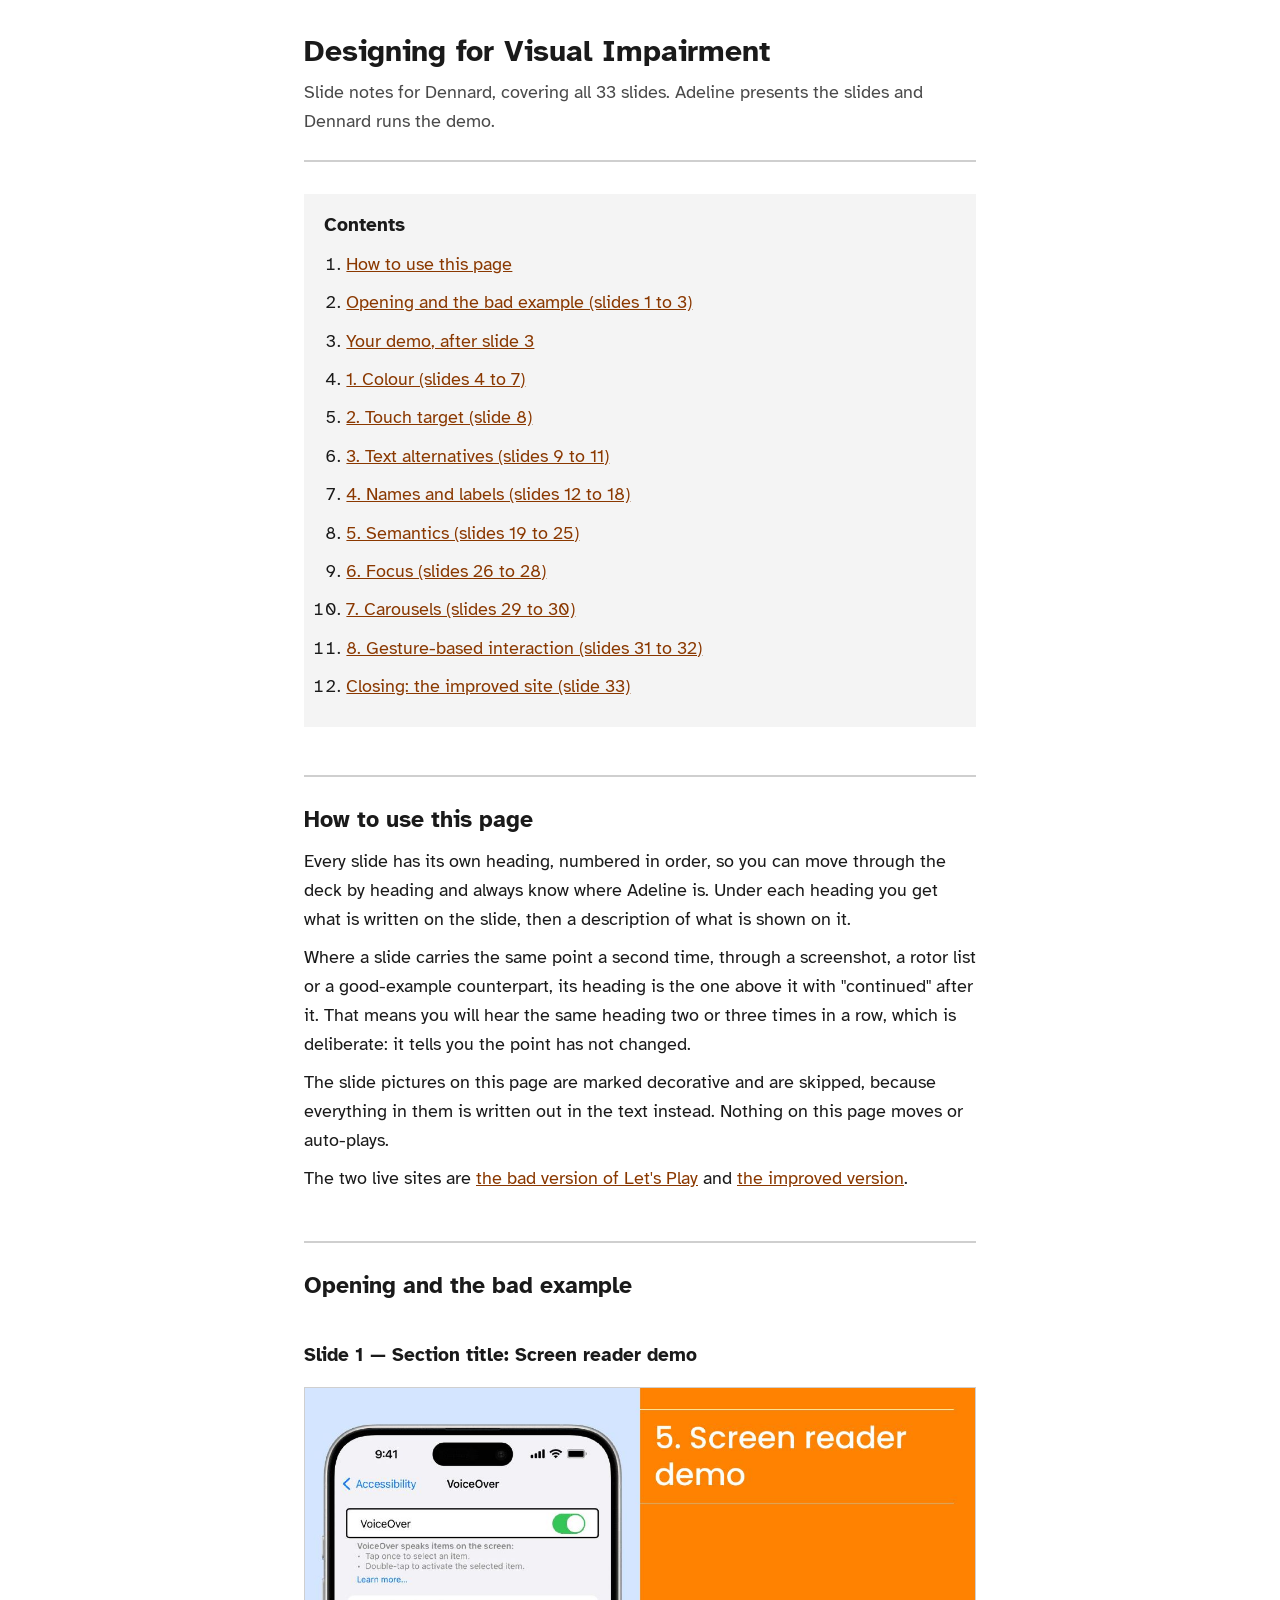
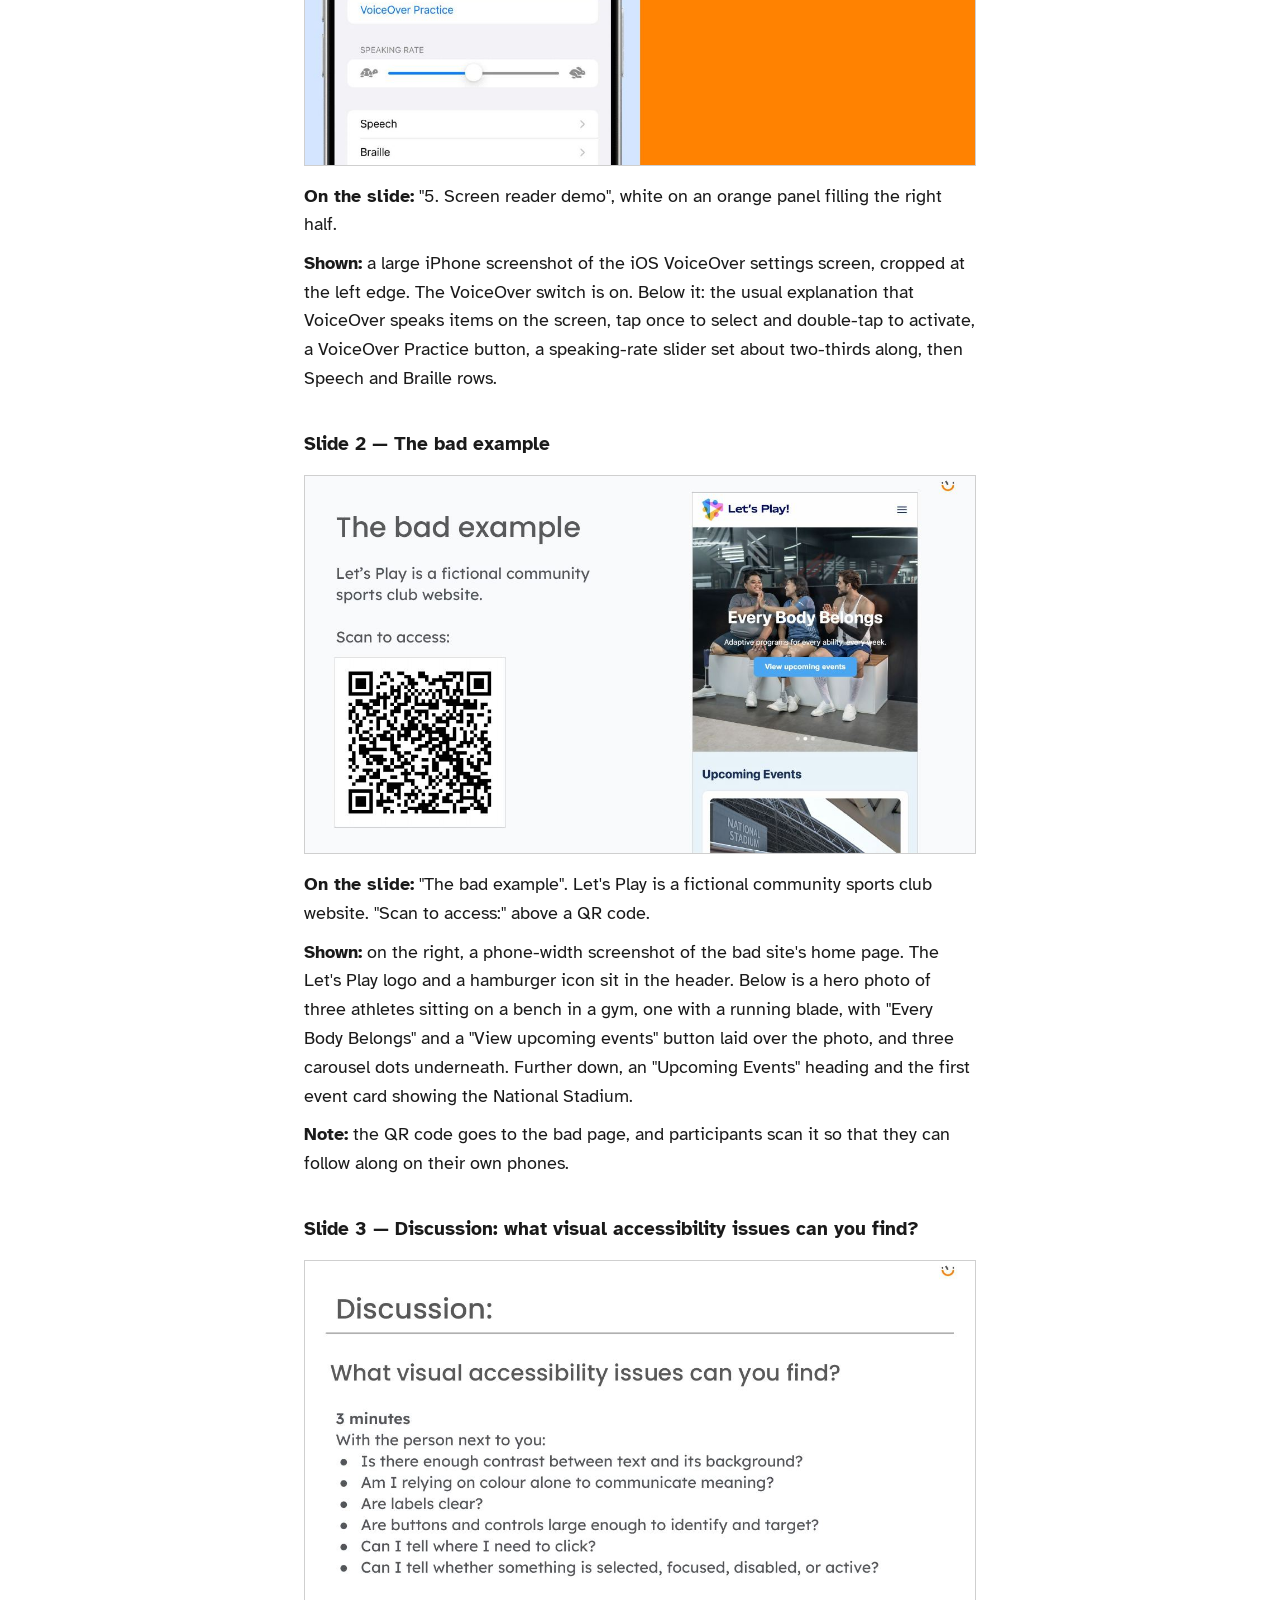
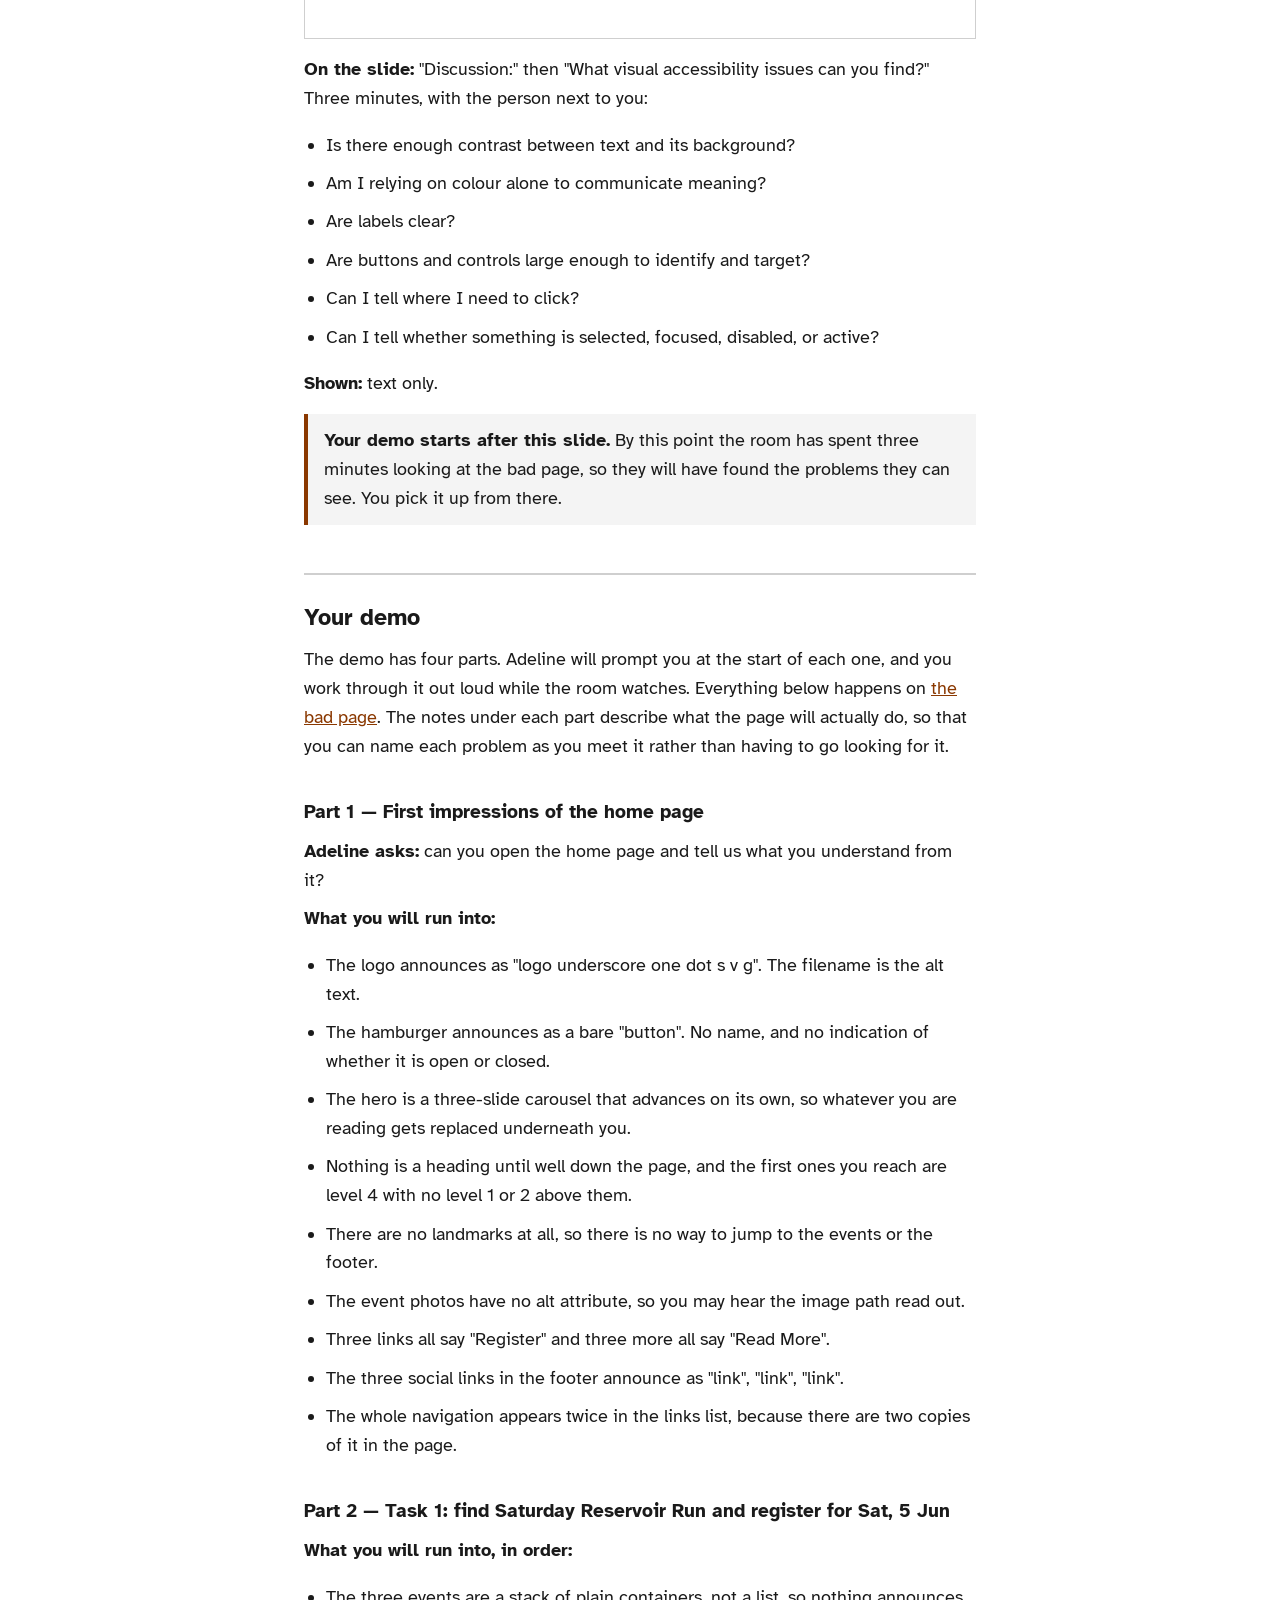
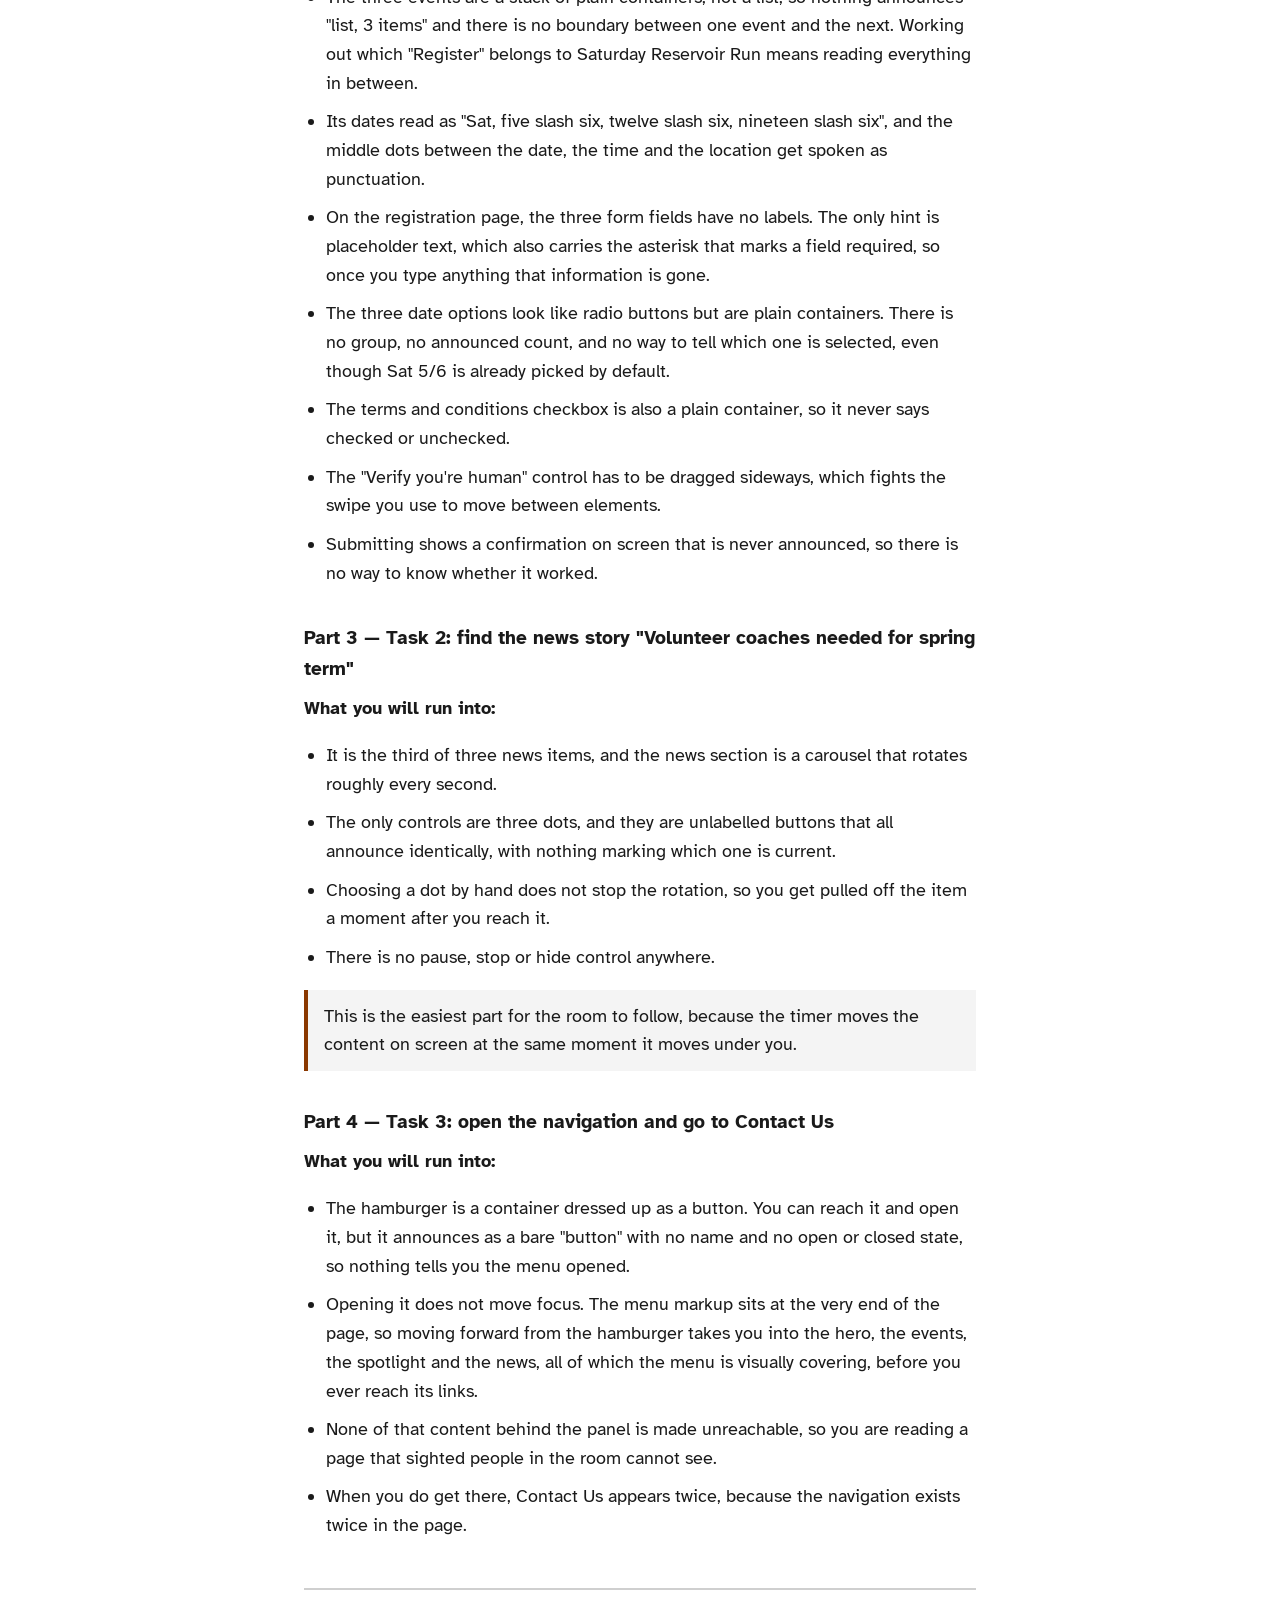
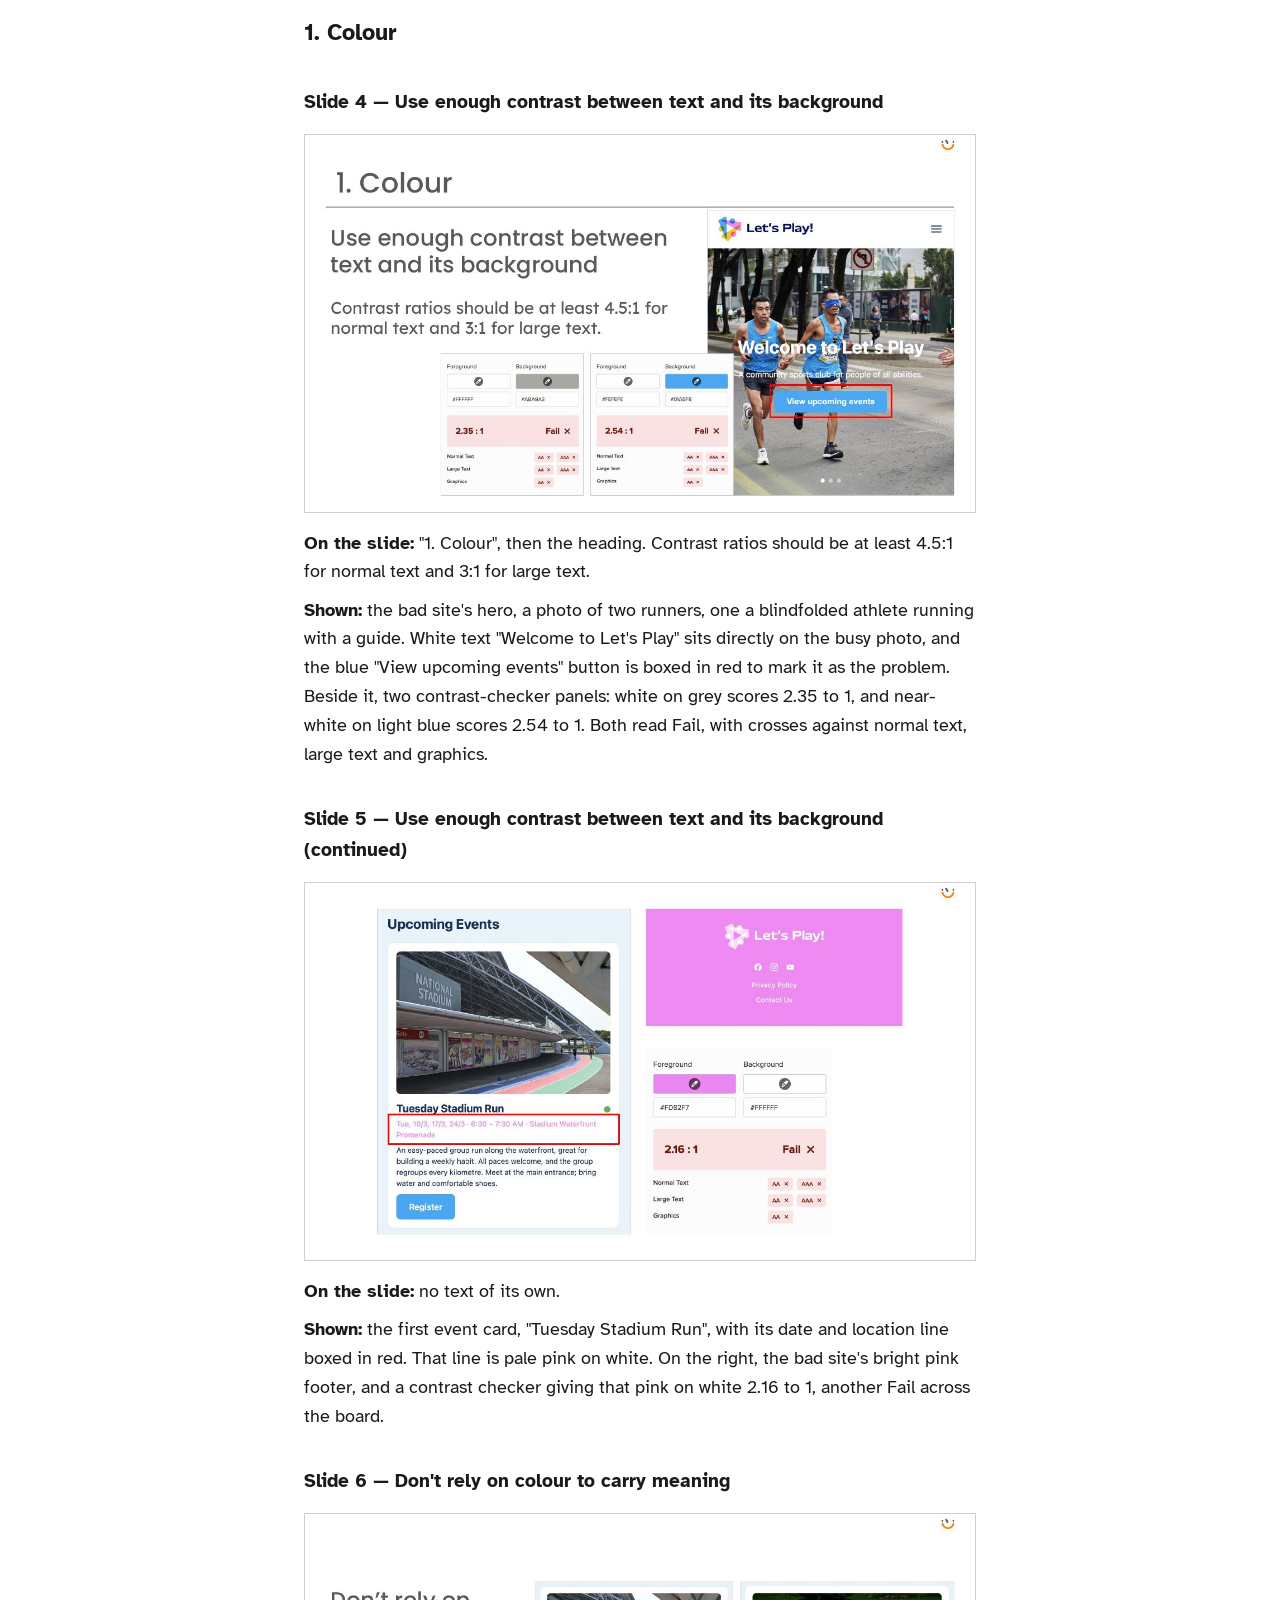
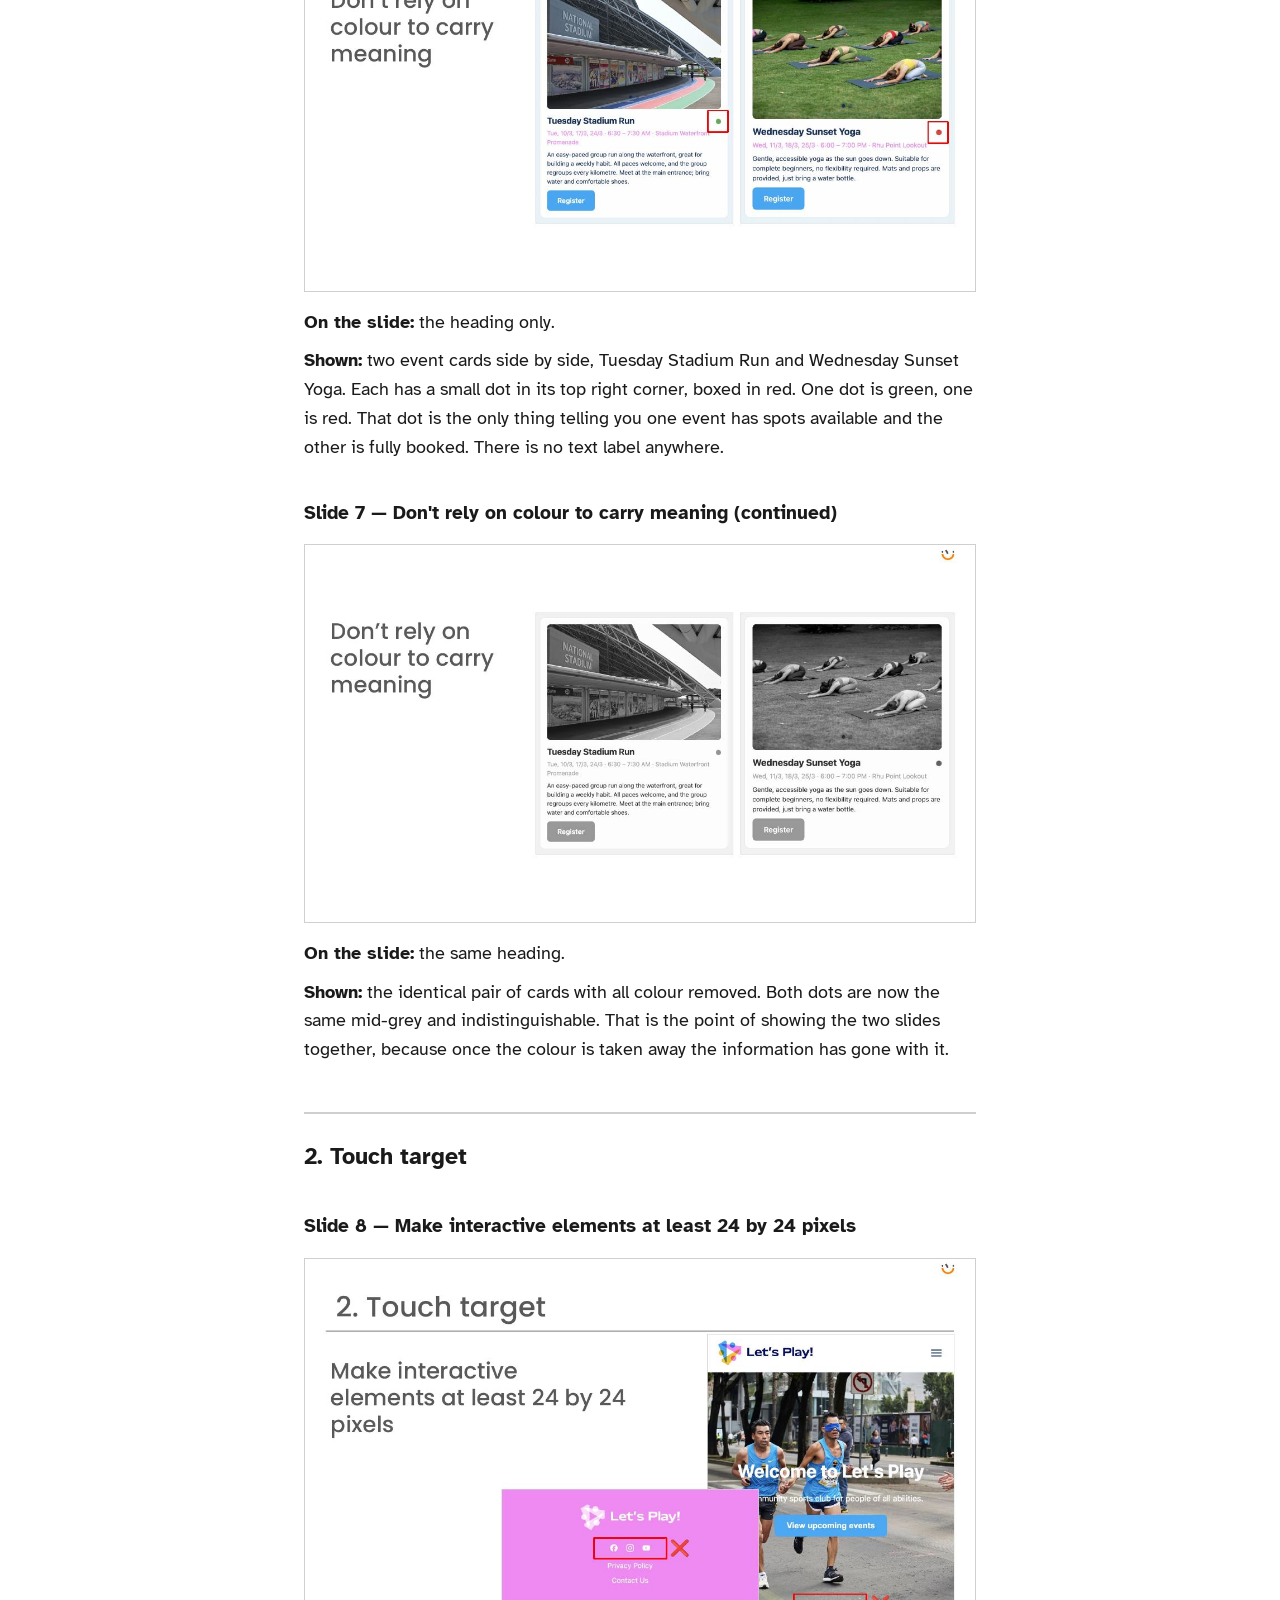
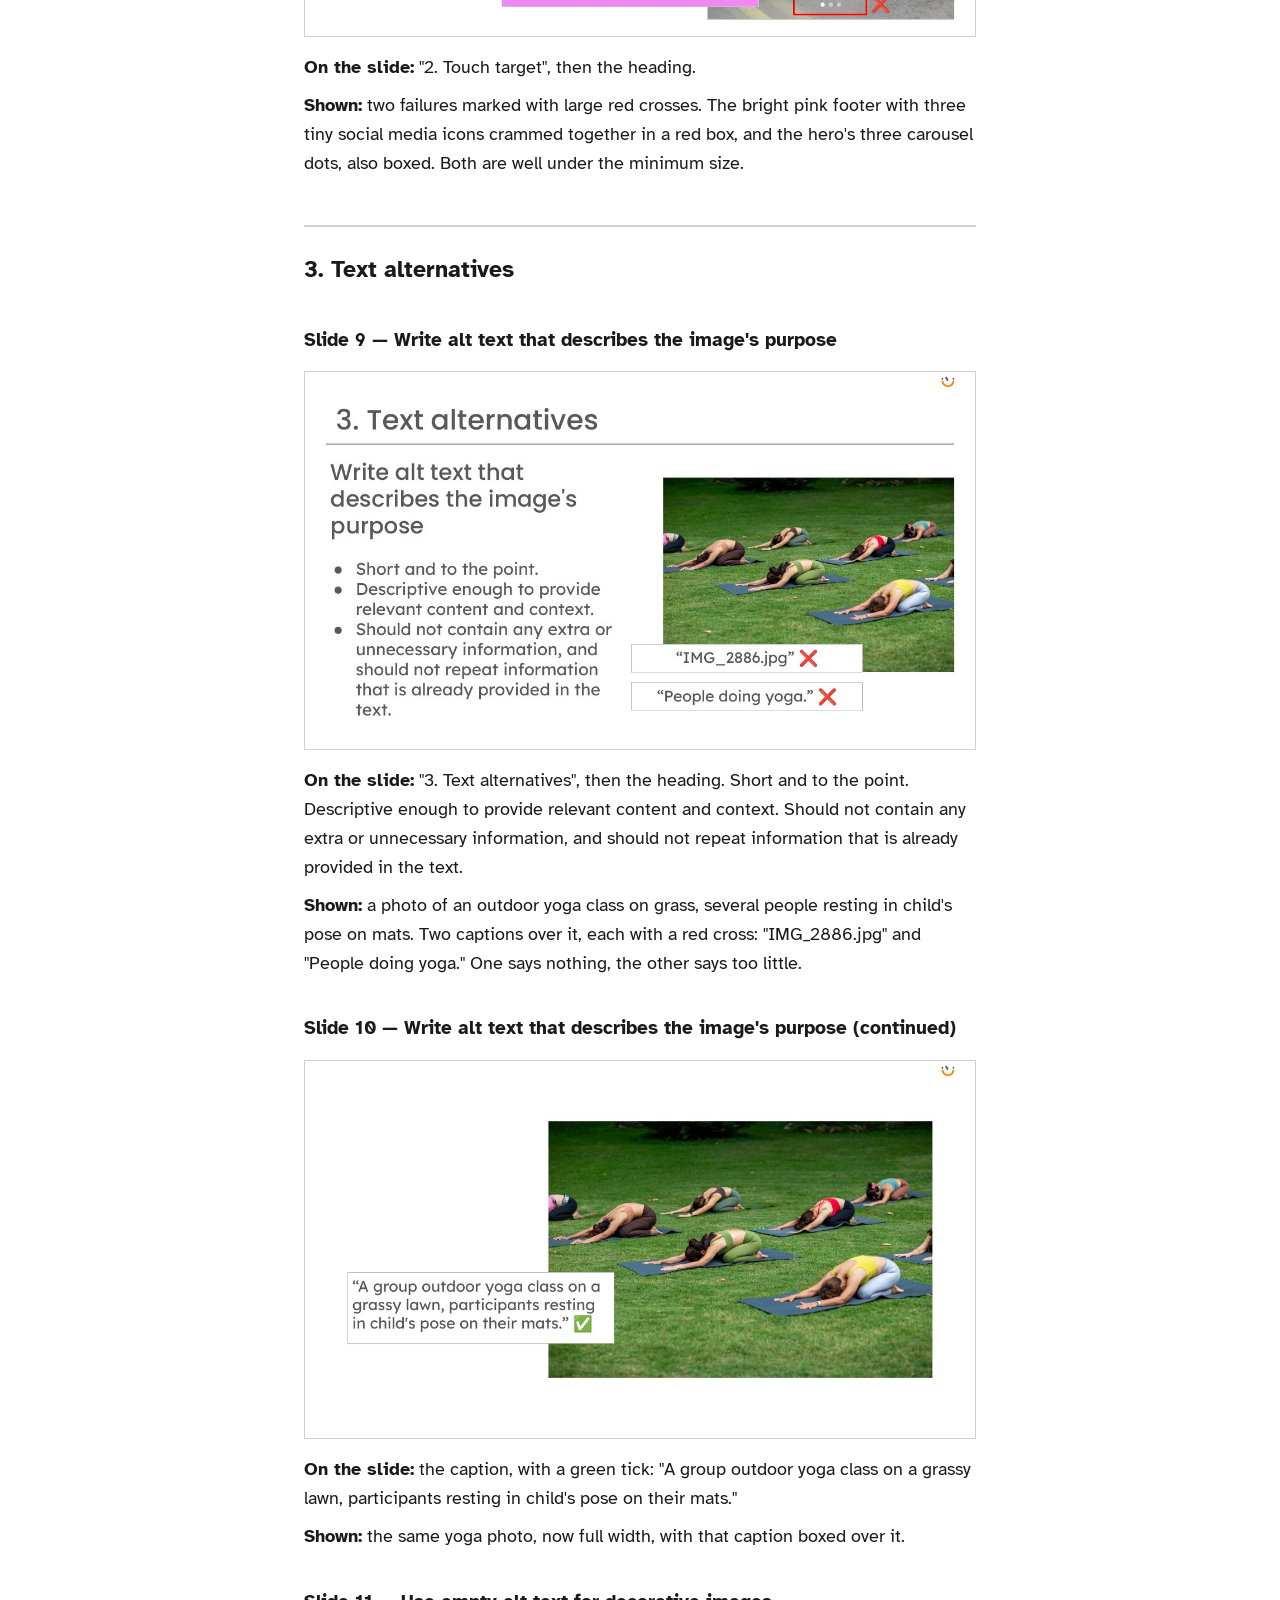
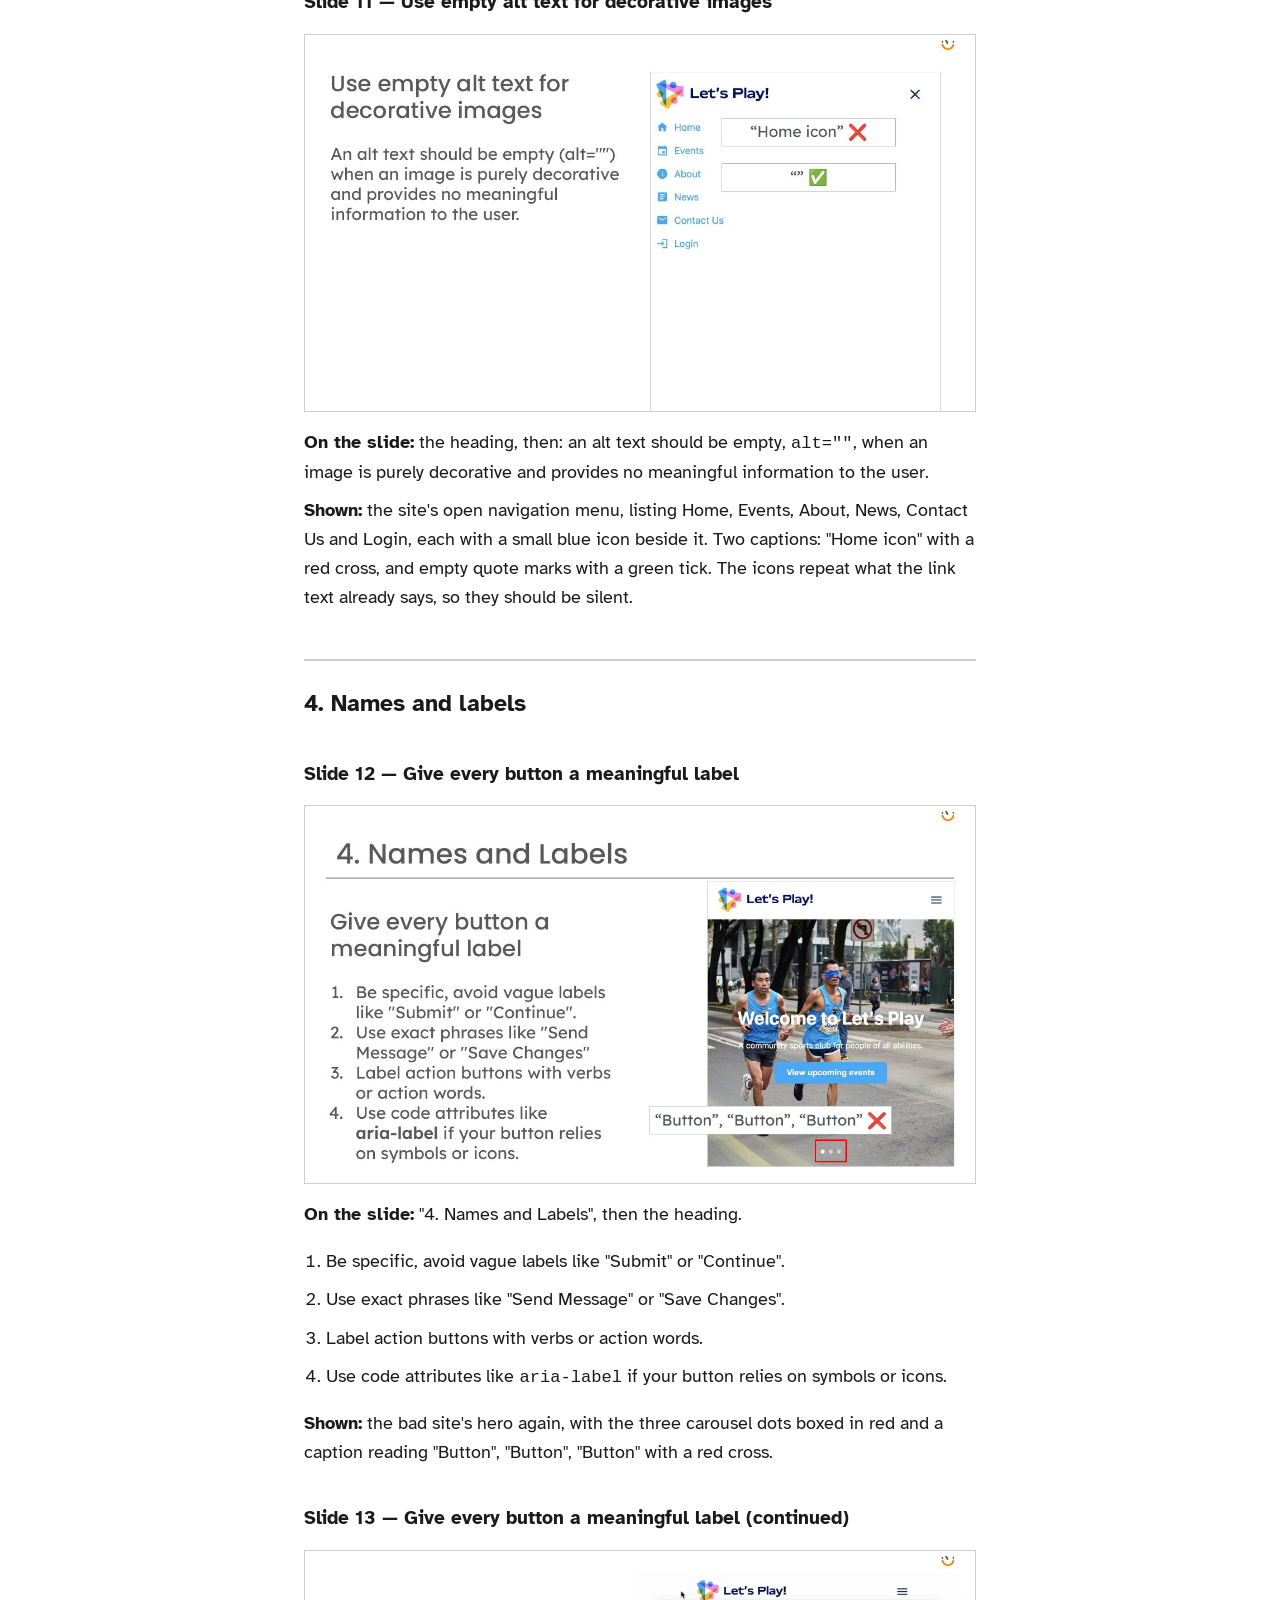
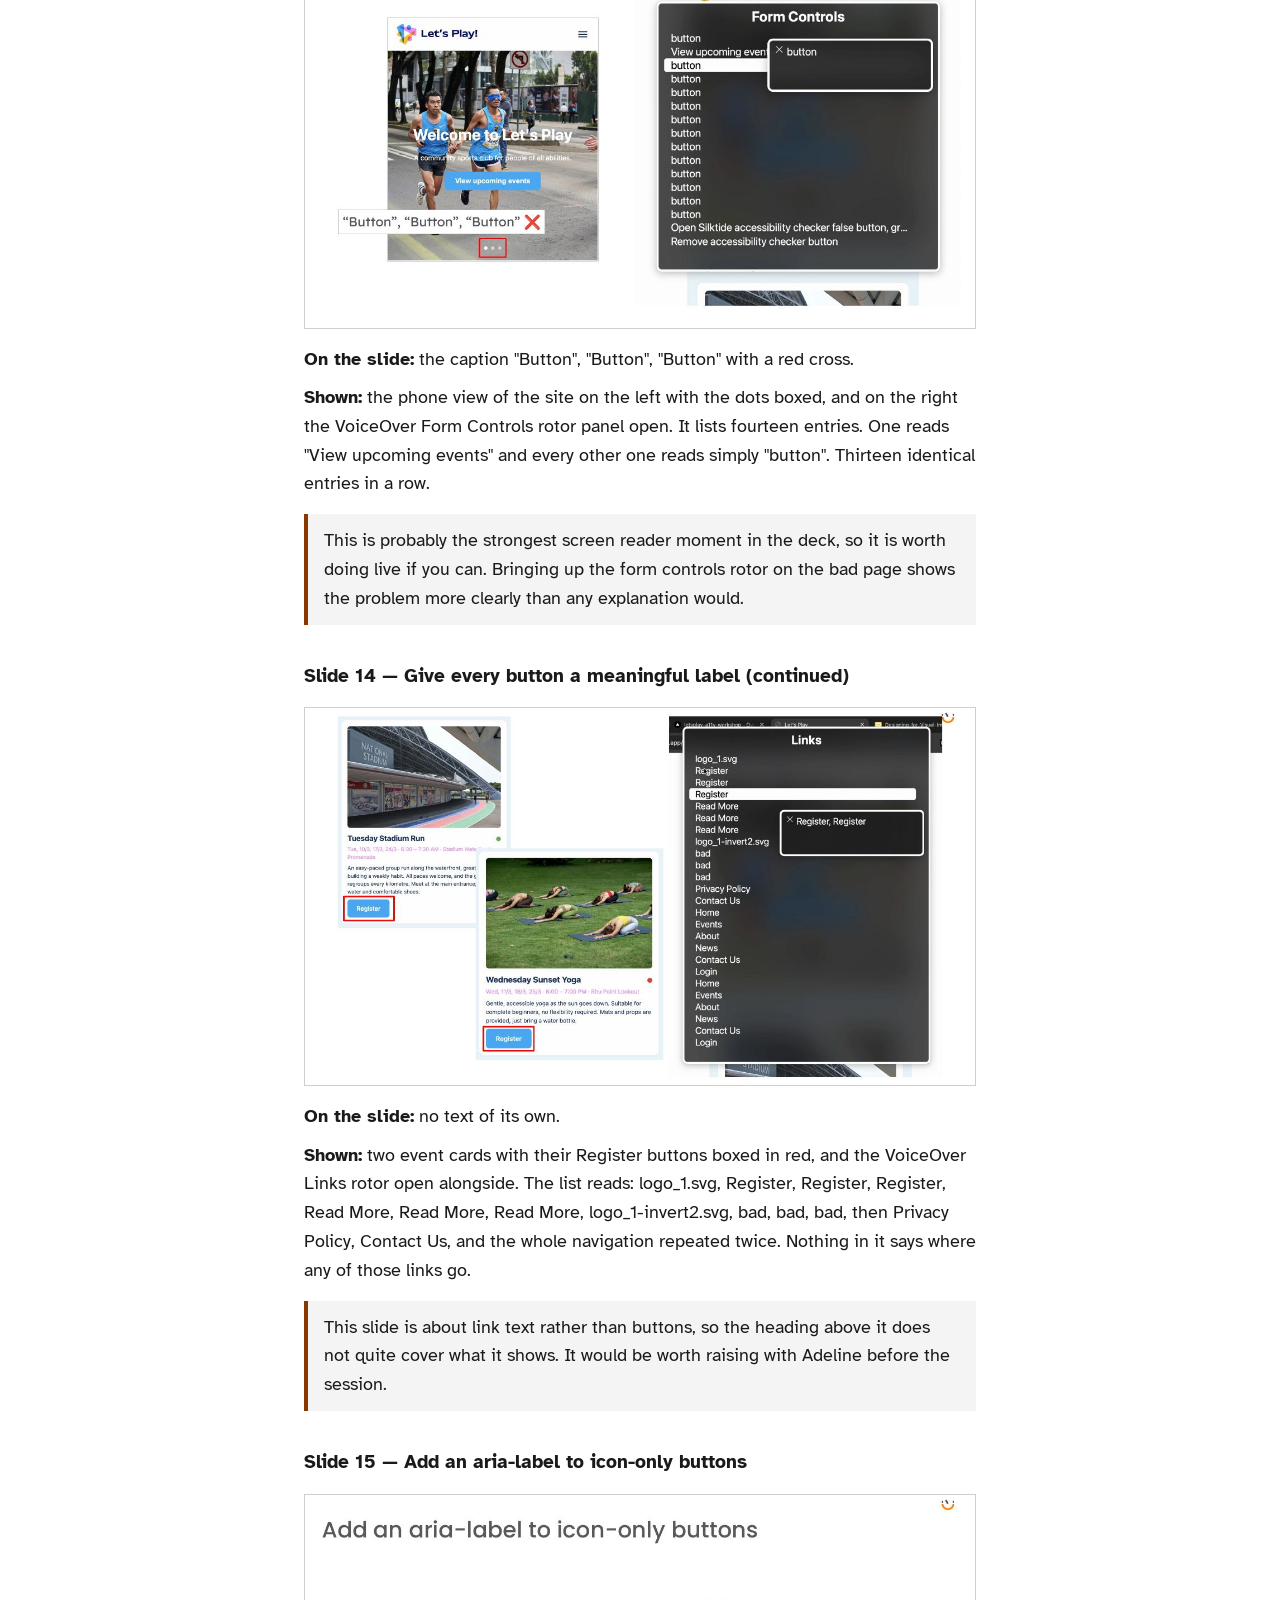
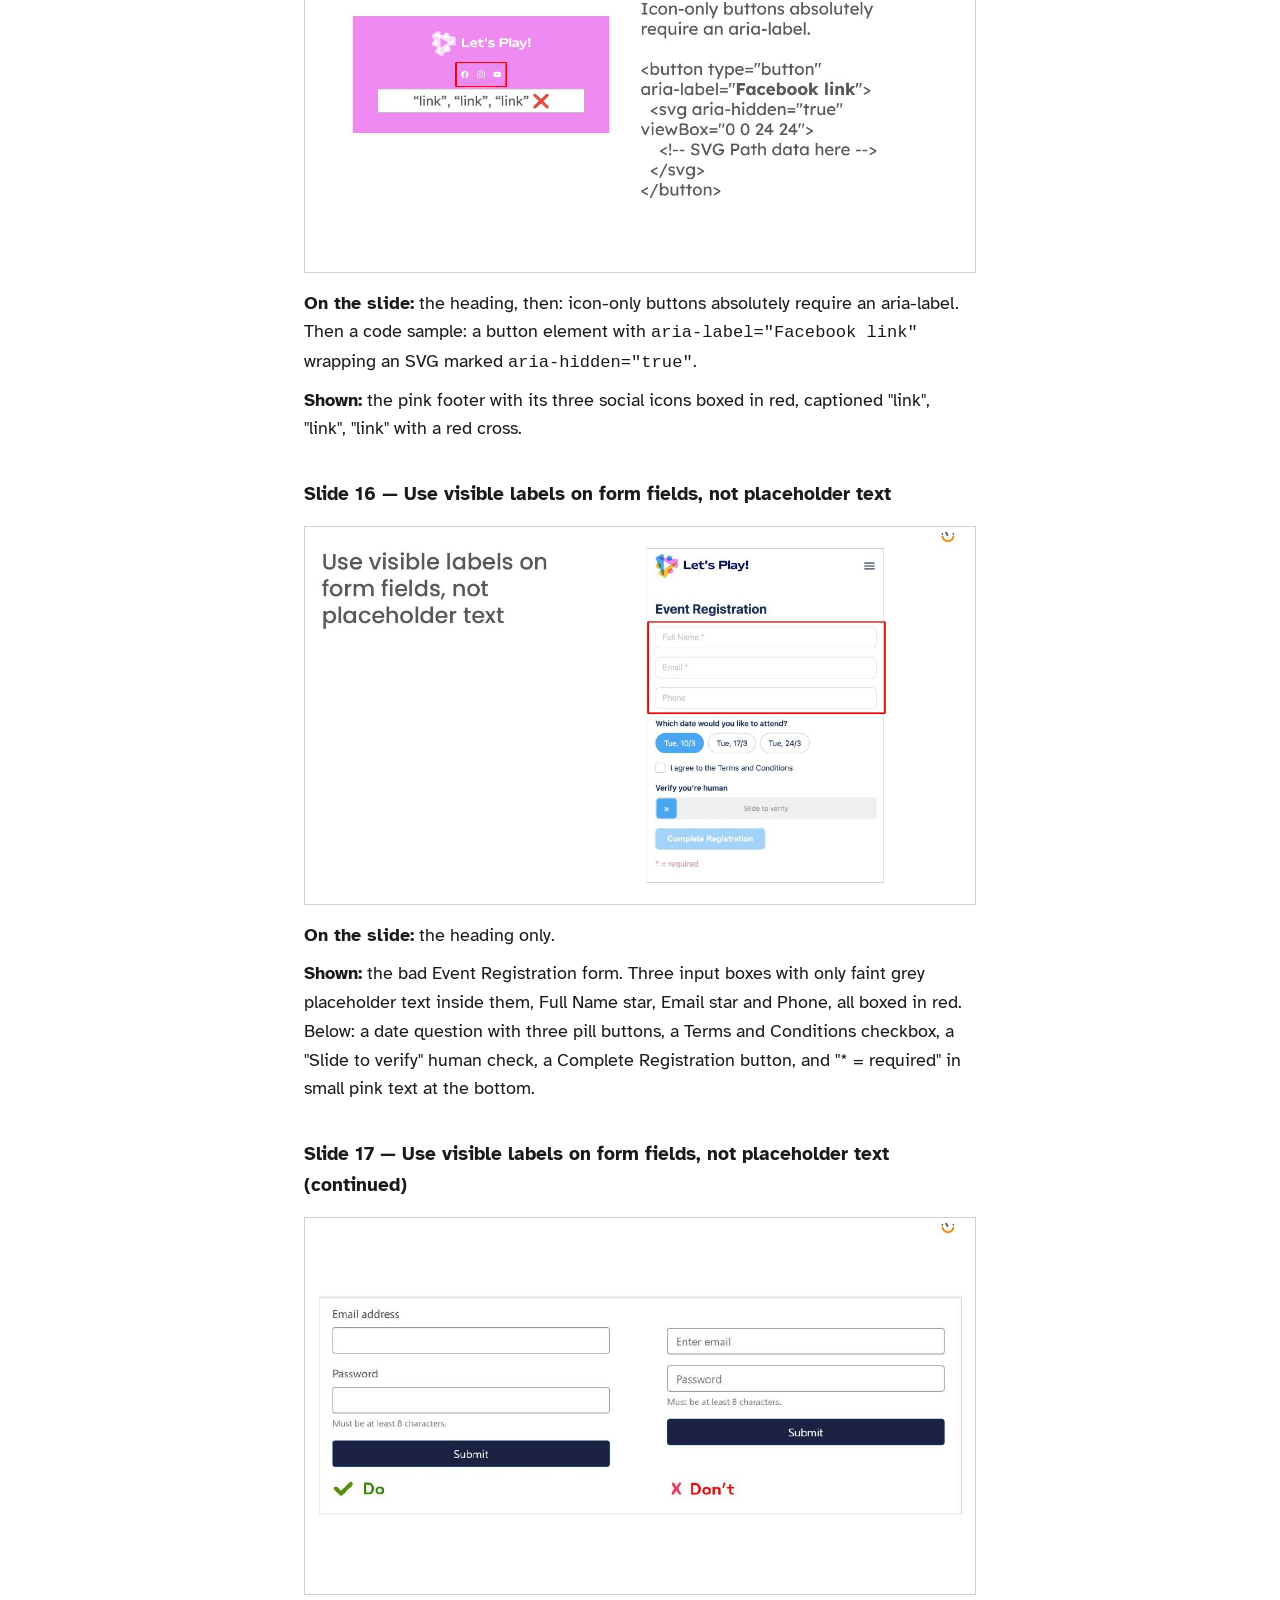
==== dennard/index.html @ 5a0f4a59 "Remove nav icons from good.html, fix register meta format, add slides/QR - Remove Material Icons fro" ====
<!DOCTYPE html>
<html lang="en">
<head>
<meta charset="utf-8">
<meta name="viewport" content="width=device-width, initial-scale=1">
<title>Designing for Visual Impairment — slide notes for Dennard</title>
<link rel="preconnect" href="https://fonts.googleapis.com">
<link rel="preconnect" href="https://fonts.gstatic.com" crossorigin>
<link rel="stylesheet" href="https://fonts.googleapis.com/css2?family=Atkinson+Hyperlegible:ital,wght@0,400;0,700;1,400&display=swap">
<style>
  :root {
    --ink: #1a1a1a;
    --muted: #4a4a4a;
    --bg: #ffffff;
    --rule: #cfcfcf;
    --accent: #8a3800;
    --panel: #f4f4f4;
  }
  @media (prefers-color-scheme: dark) {
    :root {
      --ink: #f2f2f2;
      --muted: #c9c9c9;
      --bg: #141414;
      --rule: #4a4a4a;
      --accent: #ffb27a;
      --panel: #202020;
    }
  }
  * { box-sizing: border-box; }
  body {
    margin: 0;
    background: var(--bg);
    color: var(--ink);
    font-family: "Atkinson Hyperlegible", Verdana, sans-serif;
    font-size: 1.125rem;
    line-height: 1.6;
  }
  .wrap { max-width: 44rem; margin: 0 auto; padding: 0 1rem 5rem; }
  .skip-link {
    position: absolute; left: -9999px; top: 0;
    background: var(--ink); color: var(--bg);
    padding: 0.75rem 1rem; z-index: 10;
  }
  .skip-link:focus { left: 0; }
  a { color: var(--accent); }
  a:focus-visible { outline: 3px solid var(--accent); outline-offset: 3px; }
  header.page { border-bottom: 2px solid var(--rule); padding: 2rem 0 1.5rem; }
  h1 { font-size: 1.9rem; line-height: 1.25; margin: 0 0 0.5rem; }
  .sub { color: var(--muted); margin: 0; }
  h2 {
    font-size: 1.45rem; margin: 3rem 0 0.5rem;
    padding-top: 1.5rem; border-top: 2px solid var(--rule);
  }
  h3 { font-size: 1.2rem; margin: 2.25rem 0 0.5rem; }
  p, li { margin: 0.6rem 0; }
  ul, ol { padding-left: 1.4rem; }
  nav.toc { background: var(--panel); padding: 1rem 1.25rem; margin: 2rem 0; }
  nav.toc h2 { margin-top: 0; border-top: none; padding-top: 0; font-size: 1.2rem; }
  nav.toc ol { margin: 0.5rem 0 0; }
  figure { margin: 1rem 0; }
  figure img {
    width: 100%; height: auto; display: block;
    border: 1px solid var(--rule);
  }
  .note {
    background: var(--panel);
    border-left: 4px solid var(--accent);
    padding: 0.75rem 1rem; margin: 1rem 0;
  }
  code { font-family: ui-monospace, "SF Mono", Menlo, monospace; font-size: 0.95em; }
  footer.page { border-top: 2px solid var(--rule); margin-top: 3rem; padding-top: 1.5rem; color: var(--muted); }
</style>
</head>
<body>
<a class="skip-link" href="#main">Skip to main content</a>

<div class="wrap">

<header class="page">
  <h1>Designing for Visual Impairment</h1>
  <p class="sub">Slide notes for Dennard, covering all 33 slides. Adeline presents
  the slides and Dennard runs the demo.</p>
</header>

<nav class="toc" aria-label="Contents">
  <h2>Contents</h2>
  <ol>
    <li><a href="#how">How to use this page</a></li>
    <li><a href="#intro">Opening and the bad example (slides 1 to 3)</a></li>
    <li><a href="#demo">Your demo, after slide 3</a></li>
    <li><a href="#colour">1. Colour (slides 4 to 7)</a></li>
    <li><a href="#touch">2. Touch target (slide 8)</a></li>
    <li><a href="#alt">3. Text alternatives (slides 9 to 11)</a></li>
    <li><a href="#names">4. Names and labels (slides 12 to 18)</a></li>
    <li><a href="#semantics">5. Semantics (slides 19 to 25)</a></li>
    <li><a href="#focus">6. Focus (slides 26 to 28)</a></li>
    <li><a href="#carousels">7. Carousels (slides 29 to 30)</a></li>
    <li><a href="#gestures">8. Gesture-based interaction (slides 31 to 32)</a></li>
    <li><a href="#improved">Closing: the improved site (slide 33)</a></li>
  </ol>
</nav>

<main id="main">

<h2 id="how">How to use this page</h2>

<p>Every slide has its own heading, numbered in order, so you can move through
the deck by heading and always know where Adeline is. Under each heading you get
what is written on the slide, then a description of what is shown on it.</p>

<p>Where a slide carries the same point a second time, through a screenshot, a
rotor list or a good-example counterpart, its heading is the one above it with
"continued" after it. That means you will hear the same heading two or three
times in a row, which is deliberate: it tells you the point has not changed.</p>

<p>The slide pictures on this page are marked decorative and are skipped, because
everything in them is written out in the text instead. Nothing on this page moves
or auto-plays.</p>

<p>The two live sites are
<a href="https://letsplay-a11y-workshop.vercel.app/bad">the bad version of Let's Play</a>
and <a href="https://letsplay-a11y-workshop.vercel.app/good">the improved version</a>.</p>

<h2 id="intro">Opening and the bad example</h2>

<h3>Slide 1 — Section title: Screen reader demo</h3>
<figure><img src="slides/slide-01.jpg" alt=""></figure>
<p><strong>On the slide:</strong> "5. Screen reader demo", white on an orange panel
filling the right half.</p>
<p><strong>Shown:</strong> a large iPhone screenshot of the iOS VoiceOver settings
screen, cropped at the left edge. The VoiceOver switch is on. Below it: the usual
explanation that VoiceOver speaks items on the screen, tap once to select and
double-tap to activate, a VoiceOver Practice button, a speaking-rate slider set
about two-thirds along, then Speech and Braille rows.</p>

<h3>Slide 2 — The bad example</h3>
<figure><img src="slides/slide-02.jpg" alt=""></figure>
<p><strong>On the slide:</strong> "The bad example". Let's Play is a fictional
community sports club website. "Scan to access:" above a QR code.</p>
<p><strong>Shown:</strong> on the right, a phone-width screenshot of the bad site's
home page. The Let's Play logo and a hamburger icon sit in the header. Below is a
hero photo of three athletes sitting on a bench in a gym, one with a running blade,
with "Every Body Belongs" and a "View upcoming events" button laid over the photo,
and three carousel dots underneath. Further down, an "Upcoming Events" heading and
the first event card showing the National Stadium.</p>
<p><strong>Note:</strong> the QR code goes to the bad page, and participants scan it
so that they can follow along on their own phones.</p>

<h3>Slide 3 — Discussion: what visual accessibility issues can you find?</h3>
<figure><img src="slides/slide-03.jpg" alt=""></figure>
<p><strong>On the slide:</strong> "Discussion:" then "What visual accessibility
issues can you find?" Three minutes, with the person next to you:</p>
<ul>
  <li>Is there enough contrast between text and its background?</li>
  <li>Am I relying on colour alone to communicate meaning?</li>
  <li>Are labels clear?</li>
  <li>Are buttons and controls large enough to identify and target?</li>
  <li>Can I tell where I need to click?</li>
  <li>Can I tell whether something is selected, focused, disabled, or active?</li>
</ul>
<p><strong>Shown:</strong> text only.</p>
<p class="note"><strong>Your demo starts after this slide.</strong> By this point the
room has spent three minutes looking at the bad page, so they will have found the
problems they can see. You pick it up from there.</p>

<h2 id="demo">Your demo</h2>

<p>The demo has four parts. Adeline will prompt you at the start of each one, and
you work through it out loud while the room watches. Everything below happens on
<a href="https://letsplay-a11y-workshop.vercel.app/bad">the bad page</a>. The notes
under each part describe what the page will actually do, so that you can name each
problem as you meet it rather than having to go looking for it.</p>

<h3>Part 1 — First impressions of the home page</h3>

<p><strong>Adeline asks:</strong> can you open the home page and tell us what you
understand from it?</p>

<p><strong>What you will run into:</strong></p>
<ul>
  <li>The logo announces as "logo underscore one dot s v g". The filename is the
  alt text.</li>
  <li>The hamburger announces as a bare "button". No name, and no indication of
  whether it is open or closed.</li>
  <li>The hero is a three-slide carousel that advances on its own, so whatever you
  are reading gets replaced underneath you.</li>
  <li>Nothing is a heading until well down the page, and the first ones you reach
  are level 4 with no level 1 or 2 above them.</li>
  <li>There are no landmarks at all, so there is no way to jump to the events or
  the footer.</li>
  <li>The event photos have no alt attribute, so you may hear the image path read out.</li>
  <li>Three links all say "Register" and three more all say "Read More".</li>
  <li>The three social links in the footer announce as "link", "link", "link".</li>
  <li>The whole navigation appears twice in the links list, because there are two
  copies of it in the page.</li>
</ul>

<h3>Part 2 — Task 1: find Saturday Reservoir Run and register for Sat, 5 Jun</h3>

<p><strong>What you will run into, in order:</strong></p>
<ul>
  <li>The three events are a stack of plain containers, not a list, so nothing
  announces "list, 3 items" and there is no boundary between one event and the next.
  Working out which "Register" belongs to Saturday Reservoir Run means reading
  everything in between.</li>
  <li>Its dates read as "Sat, five slash six, twelve slash six, nineteen slash six",
  and the middle dots between the date, the time and the location get spoken as
  punctuation.</li>
  <li>On the registration page, the three form fields have no labels. The only hint
  is placeholder text, which also carries the asterisk that marks a field required,
  so once you type anything that information is gone.</li>
  <li>The three date options look like radio buttons but are plain containers. There
  is no group, no announced count, and no way to tell which one is selected, even
  though Sat 5/6 is already picked by default.</li>
  <li>The terms and conditions checkbox is also a plain container, so it never says
  checked or unchecked.</li>
  <li>The "Verify you're human" control has to be dragged sideways, which fights the
  swipe you use to move between elements.</li>
  <li>Submitting shows a confirmation on screen that is never announced, so there is
  no way to know whether it worked.</li>
</ul>

<h3>Part 3 — Task 2: find the news story "Volunteer coaches needed for spring term"</h3>

<p><strong>What you will run into:</strong></p>
<ul>
  <li>It is the third of three news items, and the news section is a carousel that
  rotates roughly every second.</li>
  <li>The only controls are three dots, and they are unlabelled buttons that all
  announce identically, with nothing marking which one is current.</li>
  <li>Choosing a dot by hand does not stop the rotation, so you get pulled off the
  item a moment after you reach it.</li>
  <li>There is no pause, stop or hide control anywhere.</li>
</ul>
<p class="note">This is the easiest part for the room to follow, because the timer
moves the content on screen at the same moment it moves under you.</p>

<h3>Part 4 — Task 3: open the navigation and go to Contact Us</h3>

<p><strong>What you will run into:</strong></p>
<ul>
  <li>The hamburger is a container dressed up as a button. You can reach it and
  open it, but it announces as a bare "button" with no name and no open or closed
  state, so nothing tells you the menu opened.</li>
  <li>Opening it does not move focus. The menu markup sits at the very end of the
  page, so moving forward from the hamburger takes you into the hero, the events,
  the spotlight and the news, all of which the menu is visually covering, before you
  ever reach its links.</li>
  <li>None of that content behind the panel is made unreachable, so you are reading
  a page that sighted people in the room cannot see.</li>
  <li>When you do get there, Contact Us appears twice, because the navigation exists
  twice in the page.</li>
</ul>

<h2 id="colour">1. Colour</h2>

<h3>Slide 4 — Use enough contrast between text and its background</h3>
<figure><img src="slides/slide-04.jpg" alt=""></figure>
<p><strong>On the slide:</strong> "1. Colour", then the heading. Contrast ratios
should be at least 4.5:1 for normal text and 3:1 for large text.</p>
<p><strong>Shown:</strong> the bad site's hero, a photo of two runners, one a
blindfolded athlete running with a guide. White text "Welcome to Let's Play" sits
directly on the busy photo, and the blue "View upcoming events" button is boxed in
red to mark it as the problem. Beside it, two contrast-checker panels: white on
grey scores 2.35 to 1, and near-white on light blue scores 2.54 to 1. Both read
Fail, with crosses against normal text, large text and graphics.</p>

<h3>Slide 5 — Use enough contrast between text and its background (continued)</h3>
<figure><img src="slides/slide-05.jpg" alt=""></figure>
<p><strong>On the slide:</strong> no text of its own.</p>
<p><strong>Shown:</strong> the first event card, "Tuesday Stadium Run", with its
date and location line boxed in red. That line is pale pink on white. On the right,
the bad site's bright pink footer, and a contrast checker giving that pink on white
2.16 to 1, another Fail across the board.</p>

<h3>Slide 6 — Don't rely on colour to carry meaning</h3>
<figure><img src="slides/slide-06.jpg" alt=""></figure>
<p><strong>On the slide:</strong> the heading only.</p>
<p><strong>Shown:</strong> two event cards side by side, Tuesday Stadium Run and
Wednesday Sunset Yoga. Each has a small dot in its top right corner, boxed in red.
One dot is green, one is red. That dot is the only thing telling you one event has
spots available and the other is fully booked. There is no text label anywhere.</p>

<h3>Slide 7 — Don't rely on colour to carry meaning (continued)</h3>
<figure><img src="slides/slide-07.jpg" alt=""></figure>
<p><strong>On the slide:</strong> the same heading.</p>
<p><strong>Shown:</strong> the identical pair of cards with all colour removed. Both
dots are now the same mid-grey and indistinguishable. That is the point of showing the two
slides together, because once the colour is taken away the information has gone
with it.</p>

<h2 id="touch">2. Touch target</h2>

<h3>Slide 8 — Make interactive elements at least 24 by 24 pixels</h3>
<figure><img src="slides/slide-08.jpg" alt=""></figure>
<p><strong>On the slide:</strong> "2. Touch target", then the heading.</p>
<p><strong>Shown:</strong> two failures marked with large red crosses. The bright
pink footer with three tiny social media icons crammed together in a red box, and
the hero's three carousel dots, also boxed. Both are well under the minimum size.</p>

<h2 id="alt">3. Text alternatives</h2>

<h3>Slide 9 — Write alt text that describes the image's purpose</h3>
<figure><img src="slides/slide-09.jpg" alt=""></figure>
<p><strong>On the slide:</strong> "3. Text alternatives", then the heading. Short and
to the point. Descriptive enough to provide relevant content and context. Should not
contain any extra or unnecessary information, and should not repeat information that
is already provided in the text.</p>
<p><strong>Shown:</strong> a photo of an outdoor yoga class on grass, several people
resting in child's pose on mats. Two captions over it, each with a red cross:
"IMG_2886.jpg" and "People doing yoga." One says nothing, the other says too little.</p>

<h3>Slide 10 — Write alt text that describes the image's purpose (continued)</h3>
<figure><img src="slides/slide-10.jpg" alt=""></figure>
<p><strong>On the slide:</strong> the caption, with a green tick: "A group outdoor
yoga class on a grassy lawn, participants resting in child's pose on their mats."</p>
<p><strong>Shown:</strong> the same yoga photo, now full width, with that caption
boxed over it.</p>

<h3>Slide 11 — Use empty alt text for decorative images</h3>
<figure><img src="slides/slide-11.jpg" alt=""></figure>
<p><strong>On the slide:</strong> the heading, then: an alt text should be empty,
<code>alt=""</code>, when an image is purely decorative and provides no meaningful
information to the user.</p>
<p><strong>Shown:</strong> the site's open navigation menu, listing Home, Events,
About, News, Contact Us and Login, each with a small blue icon beside it. Two
captions: "Home icon" with a red cross, and empty quote marks with a green tick.
The icons repeat what the link text already says, so they should be silent.</p>

<h2 id="names">4. Names and labels</h2>

<h3>Slide 12 — Give every button a meaningful label</h3>
<figure><img src="slides/slide-12.jpg" alt=""></figure>
<p><strong>On the slide:</strong> "4. Names and Labels", then the heading.</p>
<ol>
  <li>Be specific, avoid vague labels like "Submit" or "Continue".</li>
  <li>Use exact phrases like "Send Message" or "Save Changes".</li>
  <li>Label action buttons with verbs or action words.</li>
  <li>Use code attributes like <code>aria-label</code> if your button relies on
  symbols or icons.</li>
</ol>
<p><strong>Shown:</strong> the bad site's hero again, with the three carousel dots
boxed in red and a caption reading "Button", "Button", "Button" with a red cross.</p>

<h3>Slide 13 — Give every button a meaningful label (continued)</h3>
<figure><img src="slides/slide-13.jpg" alt=""></figure>
<p><strong>On the slide:</strong> the caption "Button", "Button", "Button" with a
red cross.</p>
<p><strong>Shown:</strong> the phone view of the site on the left with the dots
boxed, and on the right the VoiceOver Form Controls rotor panel open. It lists
fourteen entries. One reads "View upcoming events" and every other one reads simply
"button". Thirteen identical entries in a row.</p>
<p class="note">This is probably the strongest screen reader moment in the deck, so
it is worth doing live if you can. Bringing up the form controls rotor on the bad
page shows the problem more clearly than any explanation would.</p>

<h3>Slide 14 — Give every button a meaningful label (continued)</h3>
<figure><img src="slides/slide-14.jpg" alt=""></figure>
<p><strong>On the slide:</strong> no text of its own.</p>
<p><strong>Shown:</strong> two event cards with their Register buttons boxed in red,
and the VoiceOver Links rotor open alongside. The list reads: logo_1.svg, Register,
Register, Register, Read More, Read More, Read More, logo_1-invert2.svg, bad, bad,
bad, then Privacy Policy, Contact Us, and the whole navigation repeated twice.
Nothing in it says where any of those links go.</p>
<p class="note">This slide is about link text rather than buttons, so the heading
above it does not quite cover what it shows. It would be worth raising with
Adeline before the session.</p>

<h3>Slide 15 — Add an aria-label to icon-only buttons</h3>
<figure><img src="slides/slide-15.jpg" alt=""></figure>
<p><strong>On the slide:</strong> the heading, then: icon-only buttons absolutely
require an aria-label. Then a code sample: a button element with
<code>aria-label="Facebook link"</code> wrapping an SVG marked
<code>aria-hidden="true"</code>.</p>
<p><strong>Shown:</strong> the pink footer with its three social icons boxed in red,
captioned "link", "link", "link" with a red cross.</p>

<h3>Slide 16 — Use visible labels on form fields, not placeholder text</h3>
<figure><img src="slides/slide-16.jpg" alt=""></figure>
<p><strong>On the slide:</strong> the heading only.</p>
<p><strong>Shown:</strong> the bad Event Registration form. Three input boxes with
only faint grey placeholder text inside them, Full Name star, Email star and Phone,
all boxed in red. Below: a date question with three pill buttons, a Terms and
Conditions checkbox, a "Slide to verify" human check, a Complete Registration button,
and "* = required" in small pink text at the bottom.</p>

<h3>Slide 17 — Use visible labels on form fields, not placeholder text (continued)</h3>
<figure><img src="slides/slide-17.jpg" alt=""></figure>
<p><strong>On the slide:</strong> no text beyond the two labels, "Do" with a green
tick and "Don't" with a red cross.</p>
<p><strong>Shown:</strong> two versions of the same short sign-in form. On the left,
visible labels sit above each field: Email address, Password. On the right, the same
fields carry only placeholder text inside the box, which vanishes the moment you
start typing.</p>

<h3>Slide 18 — Avoid ambiguous text</h3>
<figure><img src="slides/slide-18.jpg" alt=""></figure>
<p><strong>On the slide:</strong> the heading, then: when a screen reader encounters
ambiguous text like "10/3", it may read it as a fraction or confuse the month and day
depending on the user's regional settings. Then a caption: "Tuesday, ten slash three"
with a red cross, and the question "Is it 10th of March or 3rd of October?"</p>
<p><strong>Shown:</strong> the Tuesday Stadium Run card with "Tue, 10/3," boxed in
red inside its date line.</p>

<h2 id="semantics">5. Semantics</h2>

<h3>Slide 19 — Use real heading levels, not just large text</h3>
<figure><img src="slides/slide-19.jpg" alt=""></figure>
<p><strong>On the slide:</strong> "5. Semantics", then the heading.</p>
<ul>
  <li>Headings are NOT just font size.</li>
  <li>One <code>&lt;h1&gt;</code> per page, then descend one level at a time.</li>
  <li>Never fake one with styled text.</li>
  <li>How big it looks is a separate decision from what level it is.</li>
</ul>
<p><strong>Shown:</strong> text only.</p>

<h3>Slide 20 — Use real heading levels, not just large text (continued)</h3>
<figure><img src="slides/slide-20.jpg" alt=""></figure>
<p><strong>On the slide:</strong> Many assistive technology users skim a page by
jumping from heading to heading via the rotor. If headings are missing or out of
order, they lose their primary way to scan the page.</p>
<p><strong>Shown:</strong> the bad site with the VoiceOver headings rotor open over
it. It finds only three headings, and all three are level 4: Upcoming Events,
Athlete Spotlight, Latest News. There is no level 1 and no level 2 on the page at all.</p>

<h3>Slide 21 — Use real heading levels, not just large text (continued)</h3>
<figure><img src="slides/slide-21.jpg" alt=""></figure>
<p><strong>On the slide:</strong> four labels, each with a green tick: H1, H2, H2, H3.</p>
<p><strong>Shown:</strong> two phone views of the improved site with the labels
pinned to the elements they belong to. "Every Body Belongs" is marked H1, "Upcoming
Events" is marked H2, and the event title "Tuesday Stadium Run" is marked H3. One
level at a time, top to bottom.</p>

<h3>Slide 22 — Use landmark elements: header, nav, main, footer</h3>
<figure><img src="slides/slide-22.jpg" alt=""></figure>
<p><strong>On the slide:</strong> the heading, then:</p>
<ul>
  <li>Use proper named regions, so someone can jump straight to the part they want
  instead of swiping through everything above it.</li>
  <li>For example <code>&lt;header&gt;</code>, <code>&lt;nav&gt;</code>, one
  <code>&lt;main&gt;</code> per page, <code>&lt;footer&gt;</code>.</li>
  <li>Give a skip link as the first focusable element.</li>
</ul>
<p><strong>Shown:</strong> a simple page diagram in pastel blocks. A header strip
across the top, a narrow nav column down the left, a large main area filling the
middle, and a footer strip across the bottom.</p>

<h3>Slide 23 — Use landmark elements: header, nav, main, footer (continued)</h3>
<figure><img src="slides/slide-23.jpg" alt=""></figure>
<p><strong>On the slide:</strong> three labels reading <code>&lt;div&gt;</code>,
each with a red cross.</p>
<p><strong>Shown:</strong> the bad site's home page in a phone frame with red boxes
drawn round the header strip, the hamburger button and the whole body of the page.
Every one of them is an unnamed div, so there is nothing for the landmarks rotor
to find.</p>

<h3>Slide 24 — Use landmark elements: header, nav, main, footer (continued)</h3>
<figure><img src="slides/slide-24.jpg" alt=""></figure>
<p><strong>On the slide:</strong> three labels with green ticks:
<code>&lt;header&gt;</code>, <code>&lt;nav&gt;</code>, <code>&lt;main&gt;</code>.</p>
<p><strong>Shown:</strong> the same page, same boxes, now drawn in green and labelled
with the real elements instead of divs.</p>

<h3>Slide 25 — Use the real element instead of a styled div</h3>
<figure><img src="slides/slide-25.jpg" alt=""></figure>
<p><strong>On the slide:</strong> the heading, then:</p>
<ul>
  <li>If the browser has an element for it, use it.</li>
  <li>A div in a costume gives you nothing: no announced role, no announced state,
  no keyboard behaviour, no focusability.</li>
</ul>
<p>Then a caption: don't use a stylised <code>&lt;div&gt;</code>, with a red cross.
Use a proper checkbox or radio button for selectors. An
<code>&lt;input type="radio"&gt;</code> with <code>aria-checked</code> true or false.</p>
<p><strong>Shown:</strong> the full registration form on the right, with the row of
three date pills boxed in red. They look like a radio group and behave like nothing
at all.</p>

<h2 id="focus">6. Focus</h2>

<h3>Slide 26 — Show a visible focus ring on every interactive element</h3>
<figure><img src="slides/slide-26.jpg" alt=""></figure>
<p><strong>On the slide:</strong> "6. Focus", then the heading. You must always see
where you are, the focus ring. Never <code>outline: none</code> without a replacement.</p>
<p><strong>Shown:</strong> a small panel of plain controls, each drawn with a clear
blue focus ring: a slider, a button, a radio button and a text field.</p>

<h3>Slide 27 — Keep the focus order the same as the visual order</h3>
<figure><img src="slides/slide-27.jpg" alt=""></figure>
<p><strong>On the slide:</strong> the heading, and a note with a red cross: focus
skips the date selector, terms and conditions checkbox, and human verification.</p>
<p><strong>Shown:</strong> the registration form with a purple line traced across it,
numbered one to six, showing the real focus path. It goes logo, hamburger, then the
three text fields, then jumps straight to Complete Registration. The date pills, the
checkbox and the verification slider are never visited at all.</p>

<h3>Slide 28 — Make content behind an open overlay unreachable</h3>
<figure><img src="slides/slide-28.jpg" alt=""></figure>
<p><strong>On the slide:</strong> "Focus management:" then the heading.</p>
<p><strong>Shown:</strong> the site's navigation panel open as a full overlay, with
a close cross in its top right corner, listing Home, Events, About, News, Contact Us
and Login.</p>
<p class="note">On the bad page the markup for this panel sits at the very end of
the document, so moving forward from the hamburger takes you through the whole page
underneath it before you reach any of these links.</p>

<h2 id="carousels">7. Carousels</h2>

<h3>Slide 29 — Treat a carousel as a last resort</h3>
<figure><img src="slides/slide-29.jpg" alt=""></figure>
<p><strong>On the slide:</strong> "7. Carousels", then the heading.</p>
<ul>
  <li>Don't use one. Stack the content, or use a grid or a simple list.</li>
  <li>If you must use one: don't auto-advance, manual only, no timer.</li>
  <li>Use real button controls with visible text or a proper label, aria-current on
  the active one, and previous and next as well as dots.</li>
</ul>
<p><strong>Shown:</strong> the site's Latest News carousel on a cream background. One
news item is visible, "Club wins regional blind football tournament", with a photo of
a blind football match and a Read More link. Three dots underneath.</p>

<h3>Slide 30 — Carousel best practice</h3>
<figure><img src="slides/slide-30.jpg" alt=""></figure>
<p><strong>On the slide:</strong> "Carousel best practice", as a link.</p>
<p><strong>Shown:</strong> an example carousel from elsewhere, a coastal landscape
captioned "Travel to Southwest England and Paris". It has a clear play and pause
control in the top left and large previous and next arrows in the top right, all
visible on the image rather than hidden.</p>

<h2 id="gestures">8. Gesture-based interaction</h2>

<h3>Slide 31 — Don't make swiping or dragging the only way to do something</h3>
<figure><img src="slides/slide-31.jpg" alt=""></figure>
<p><strong>On the slide:</strong> "8. Gesture-based interaction", then the heading.
Conflict with system gestures: screen reader users rely on specific swipe gestures
to move their focus or read the screen.</p>
<p><strong>Shown:</strong> text only.</p>

<h3>Slide 32 — Don't make swiping or dragging the only way to do something (continued)</h3>
<figure><img src="slides/slide-32.jpg" alt=""></figure>
<p><strong>On the slide:</strong> Swiping left or right on a slider often accidentally
triggers a "next element" command instead of moving the slider.</p>
<p><strong>Shown:</strong> the registration form with the "Verify you're human"
section boxed in red. It is a track labelled "Slide to verify" with a small blue
handle at the left end, and it can only be operated by dragging.</p>
<p class="note">This is one for you to speak to directly, since you will already
have met the verification slider during Task 1 and can describe what happened when
you tried to get past it.</p>

<h2 id="improved">Closing</h2>

<h3>Slide 33 — The improved site</h3>
<figure><img src="slides/slide-33.jpg" alt=""></figure>
<p><strong>On the slide:</strong> "The improved site". How might we make Let's Play
more accessible and inclusive for visually impaired users? "Scan to access:" above a
QR code.</p>
<p><strong>Shown:</strong> a phone view of the improved site on a dark navy
background. The header carries the logo and hamburger, then a photo of the guide
runner and blindfolded athlete as a normal image with the text underneath it rather
than on top: "Welcome to Let's Play", "Find your team, where everybody belongs",
"A community sports club for people of all abilities", and a View upcoming events
button. Upcoming Events follows below.</p>
<p class="note"><strong>This is the second demo point.</strong> It is the same
walkthrough as before but on the improved page, and the difference between the two
is what the whole session has been building towards.</p>

</main>

<footer class="page">
  <p>Notes prepared from the slide deck "Designing for Visual Impairment". Adeline
  presents the slides; this page exists so Dennard knows what is on screen at each
  point.</p>
</footer>

</div>
</body>
</html>
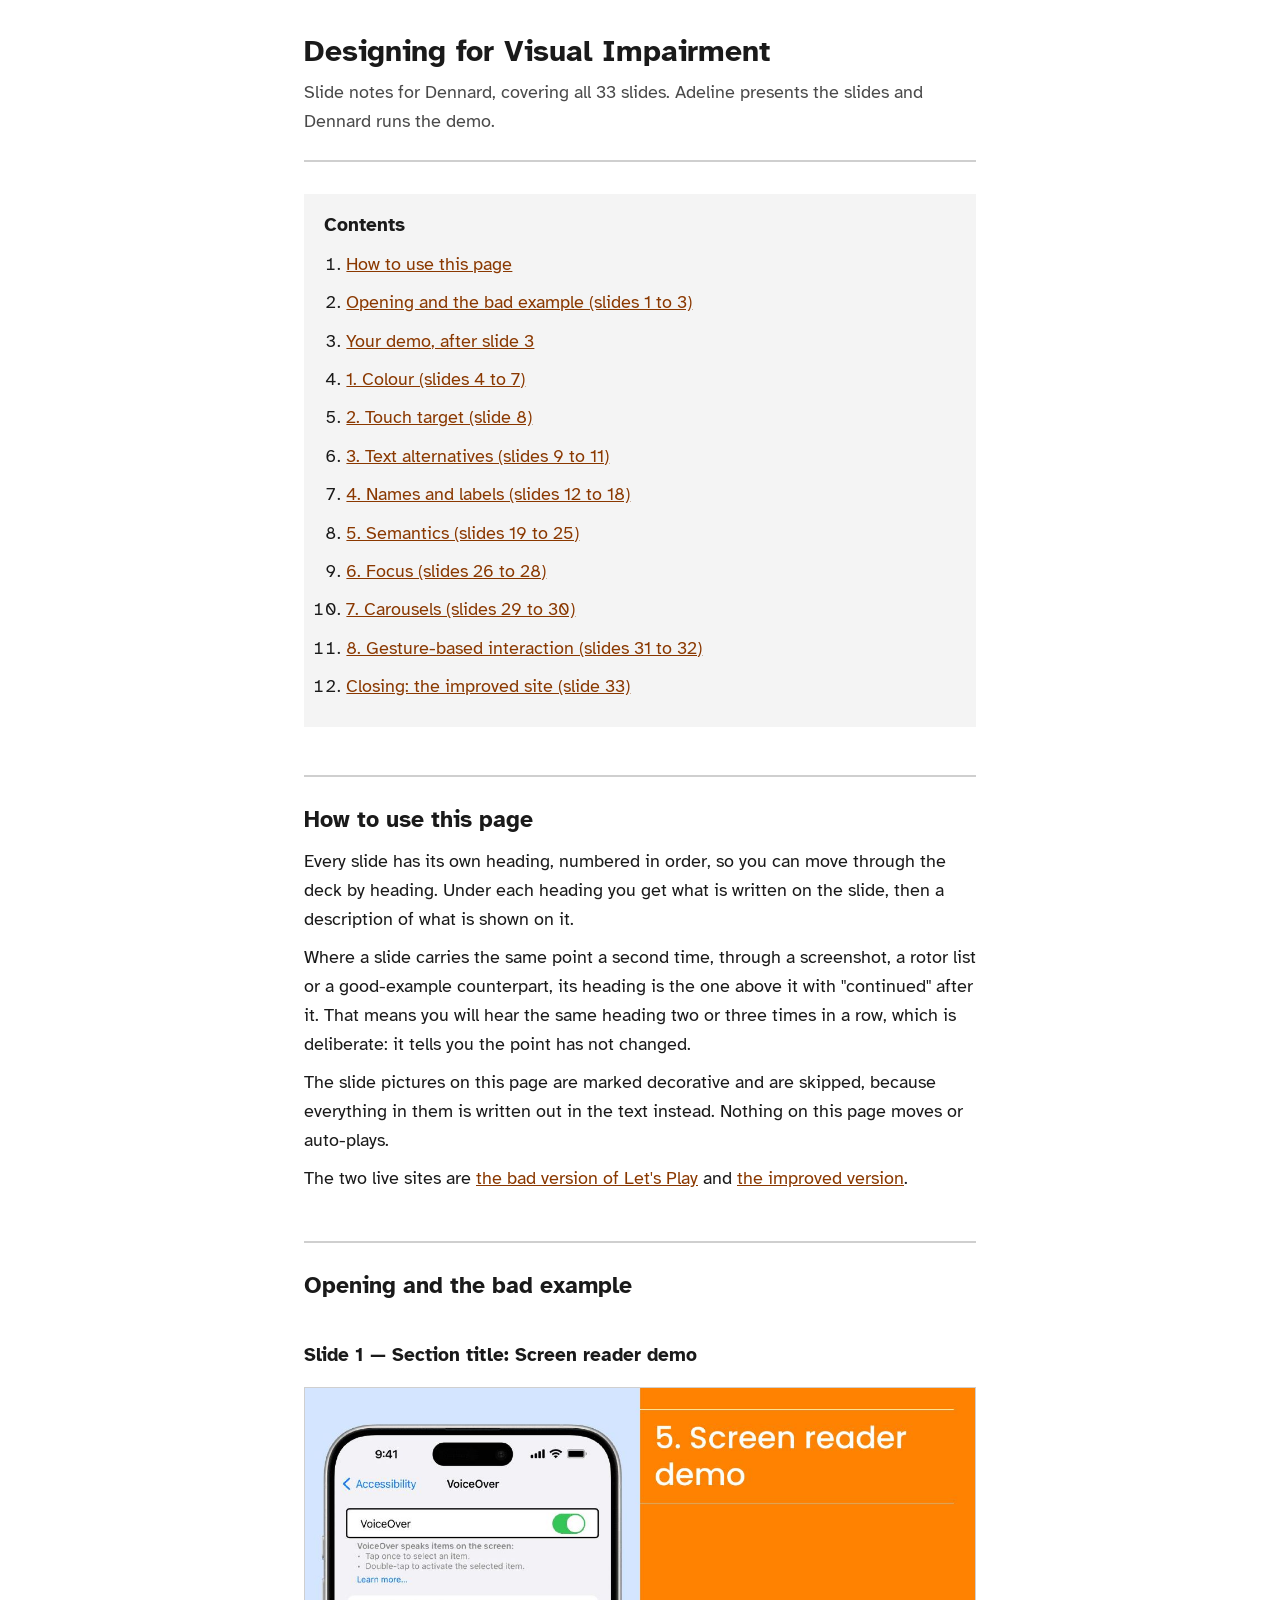
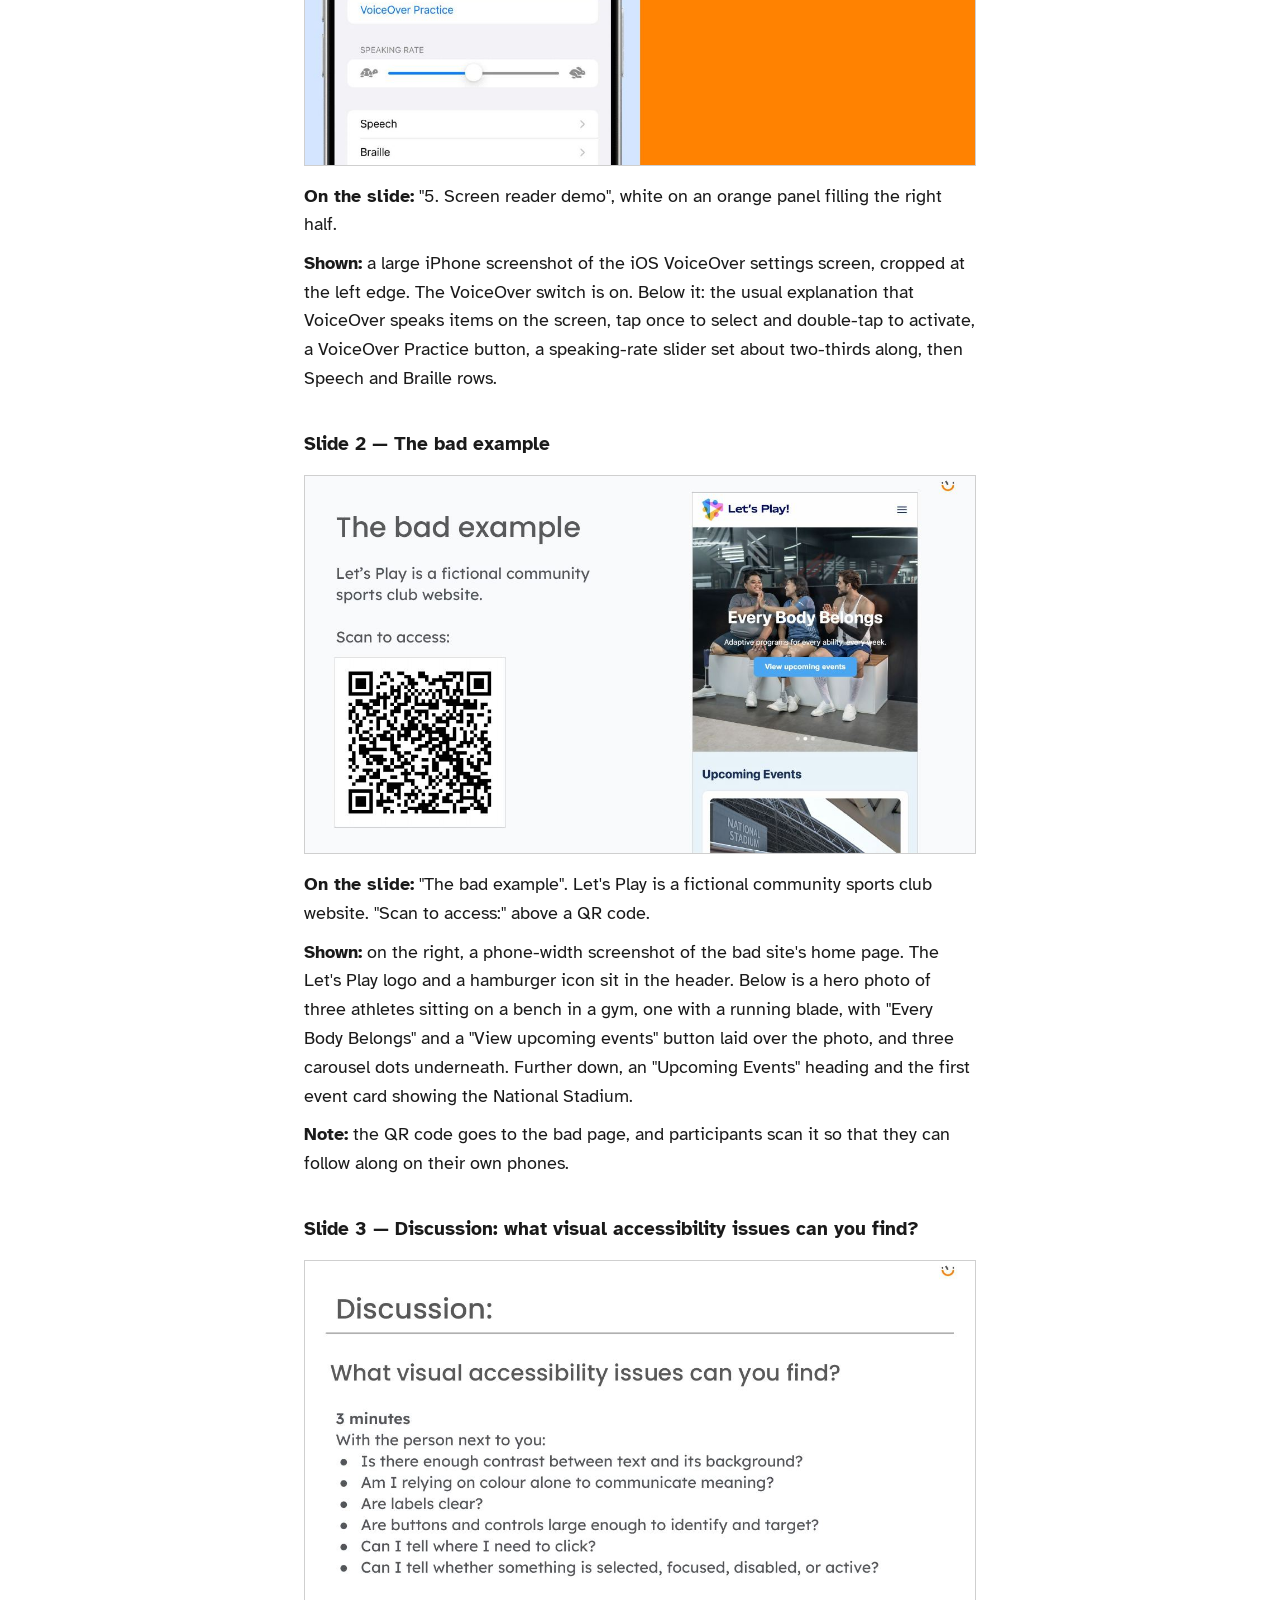
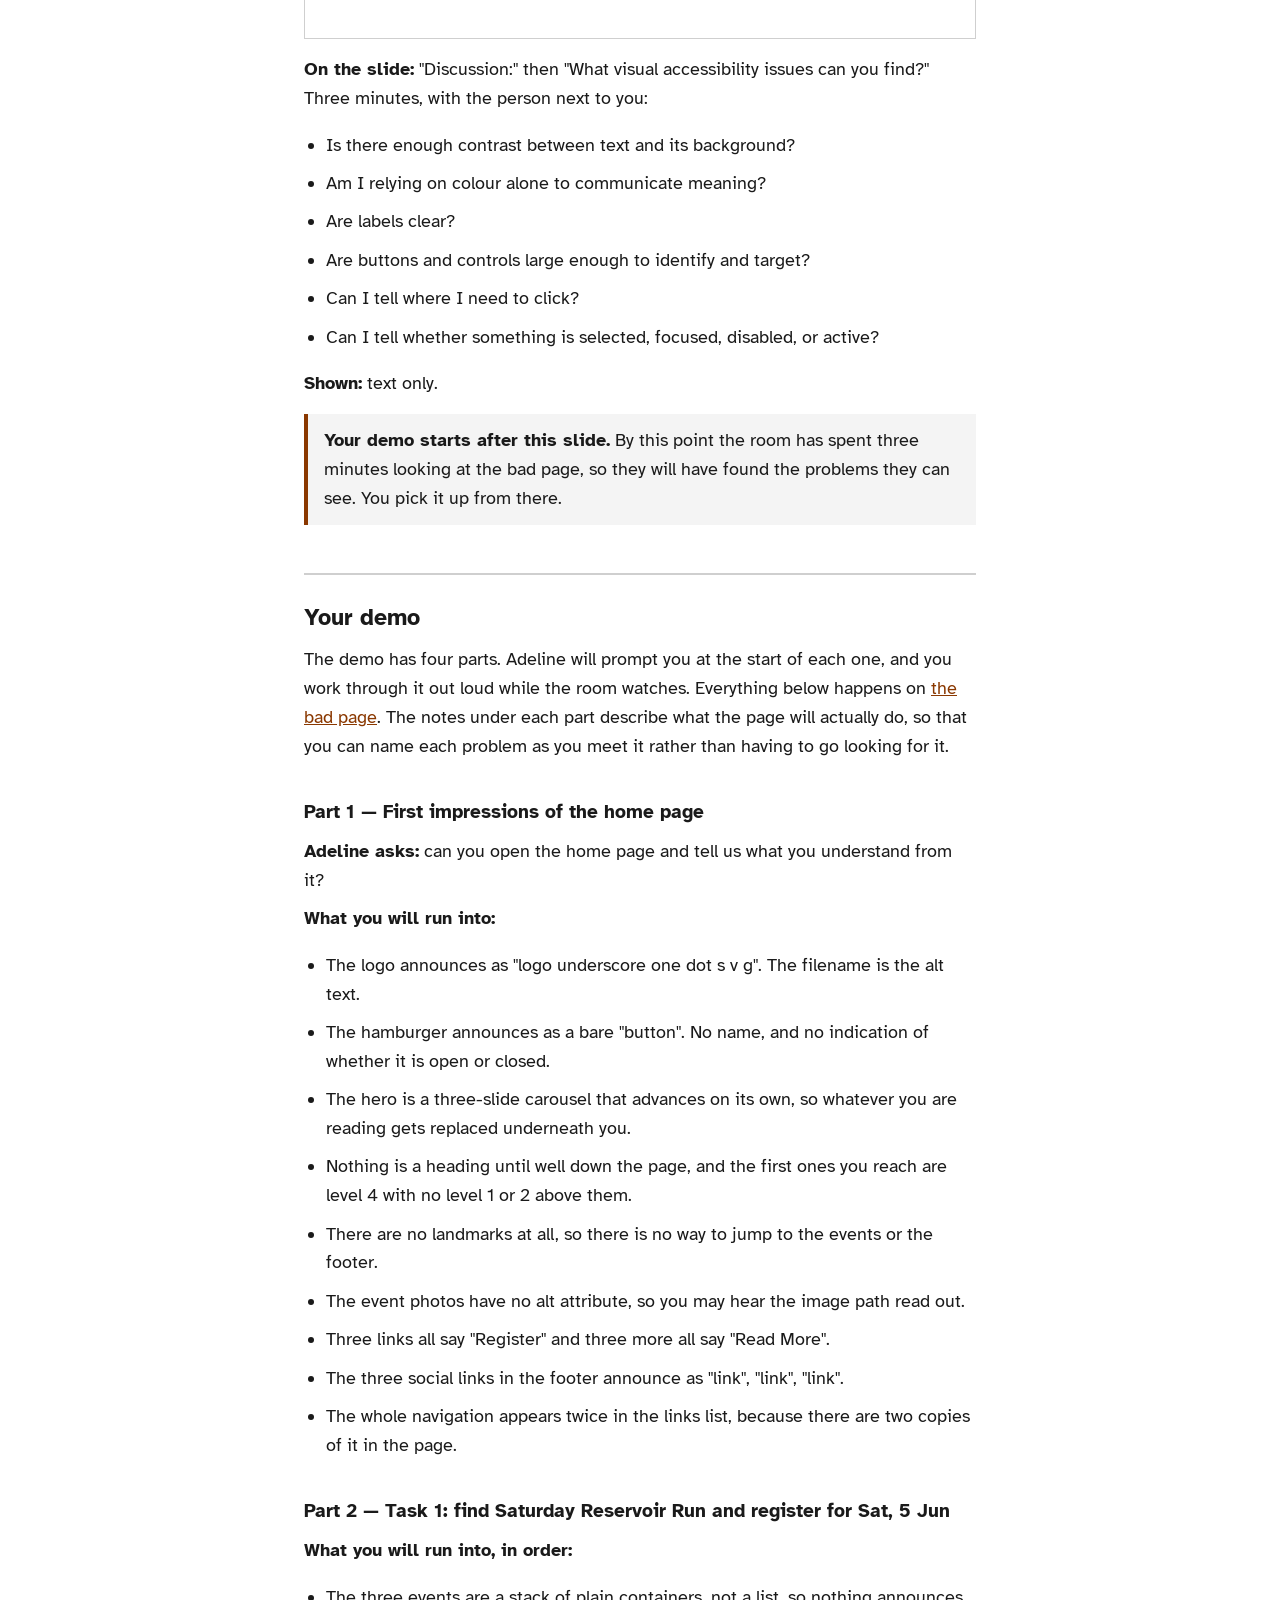
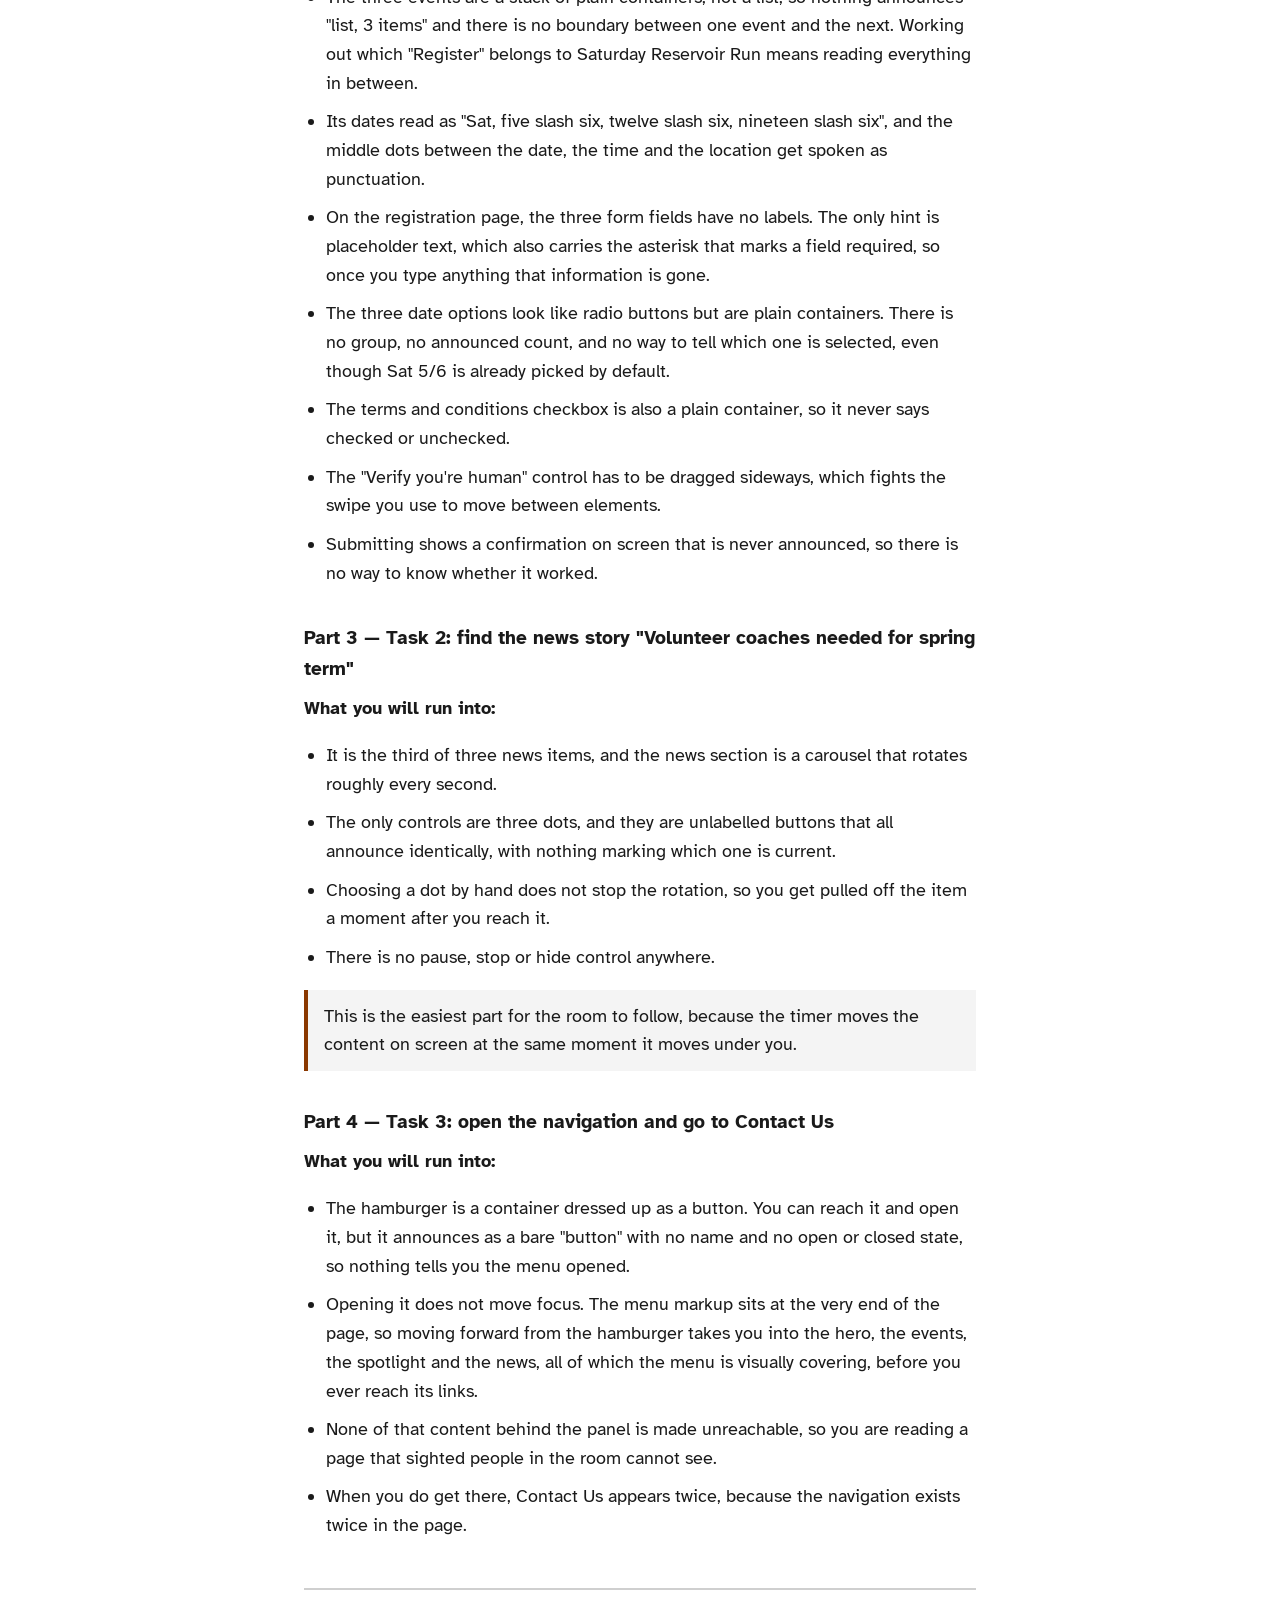
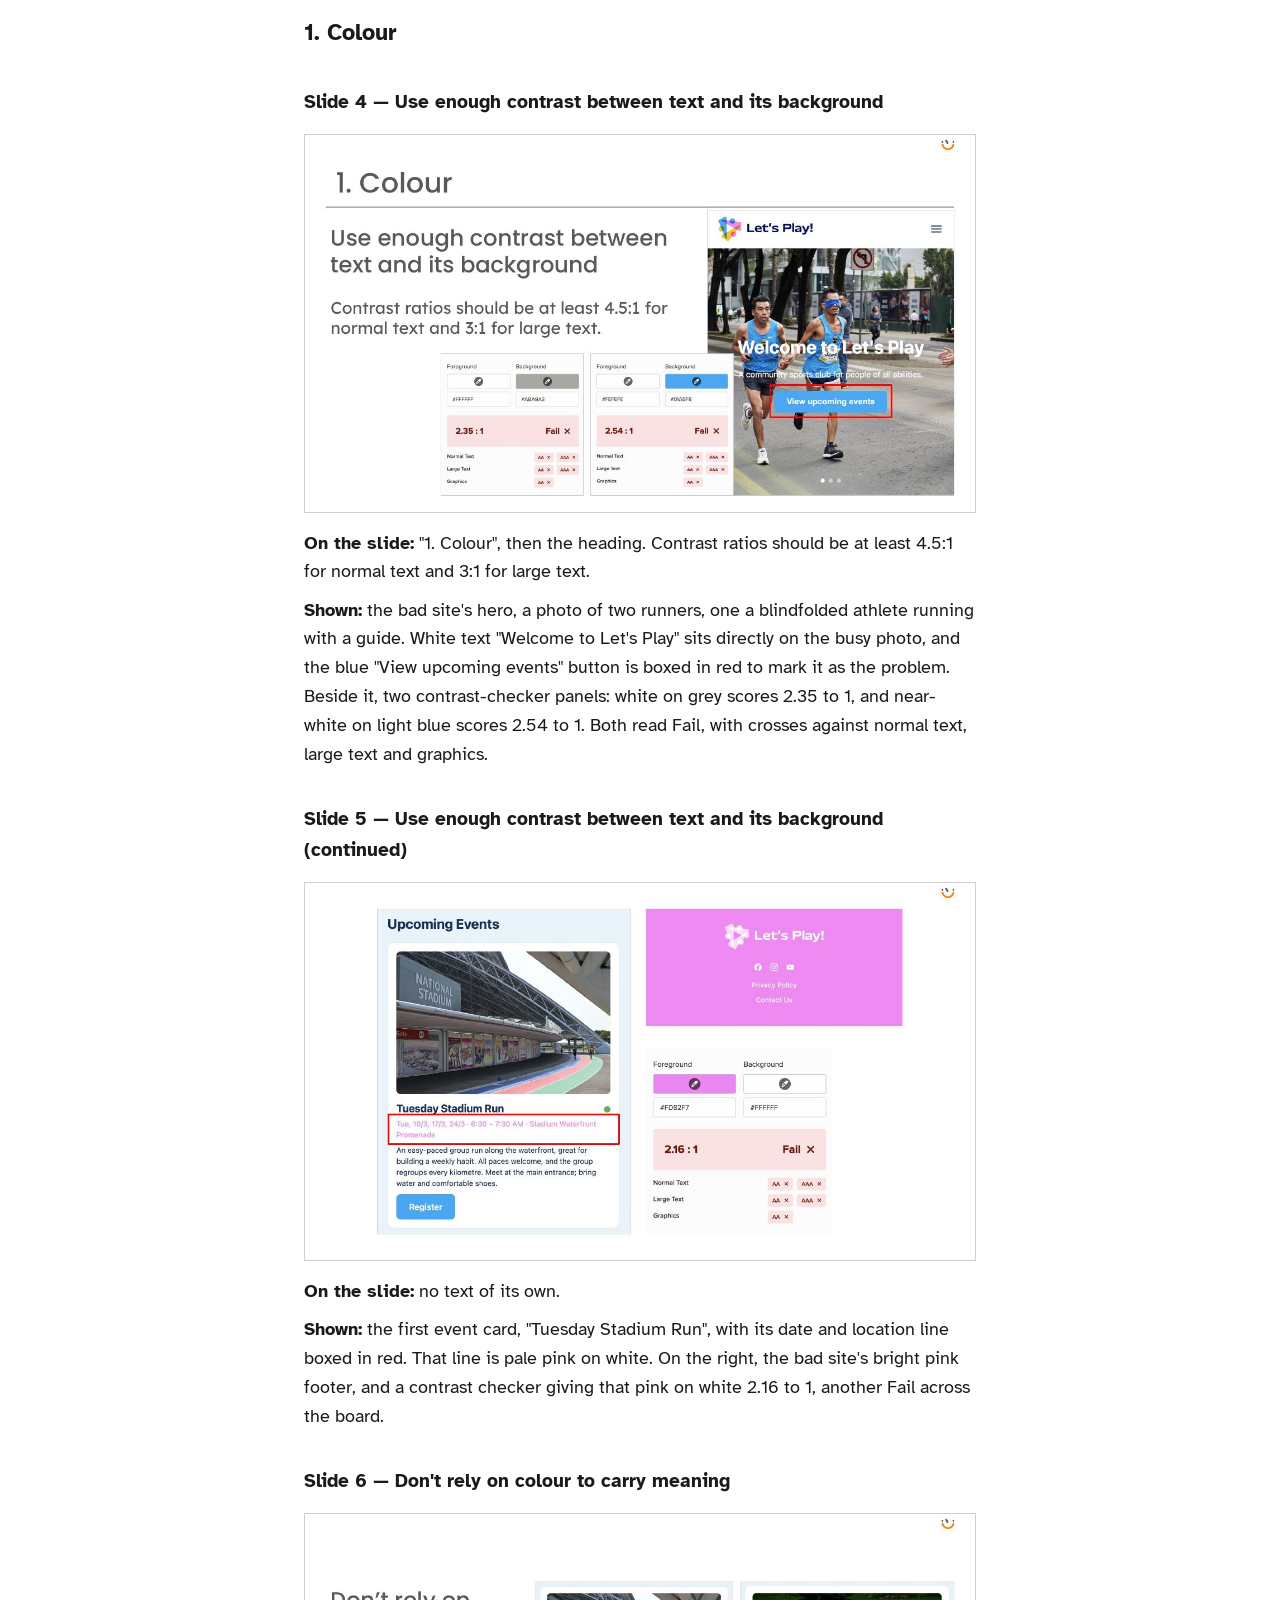
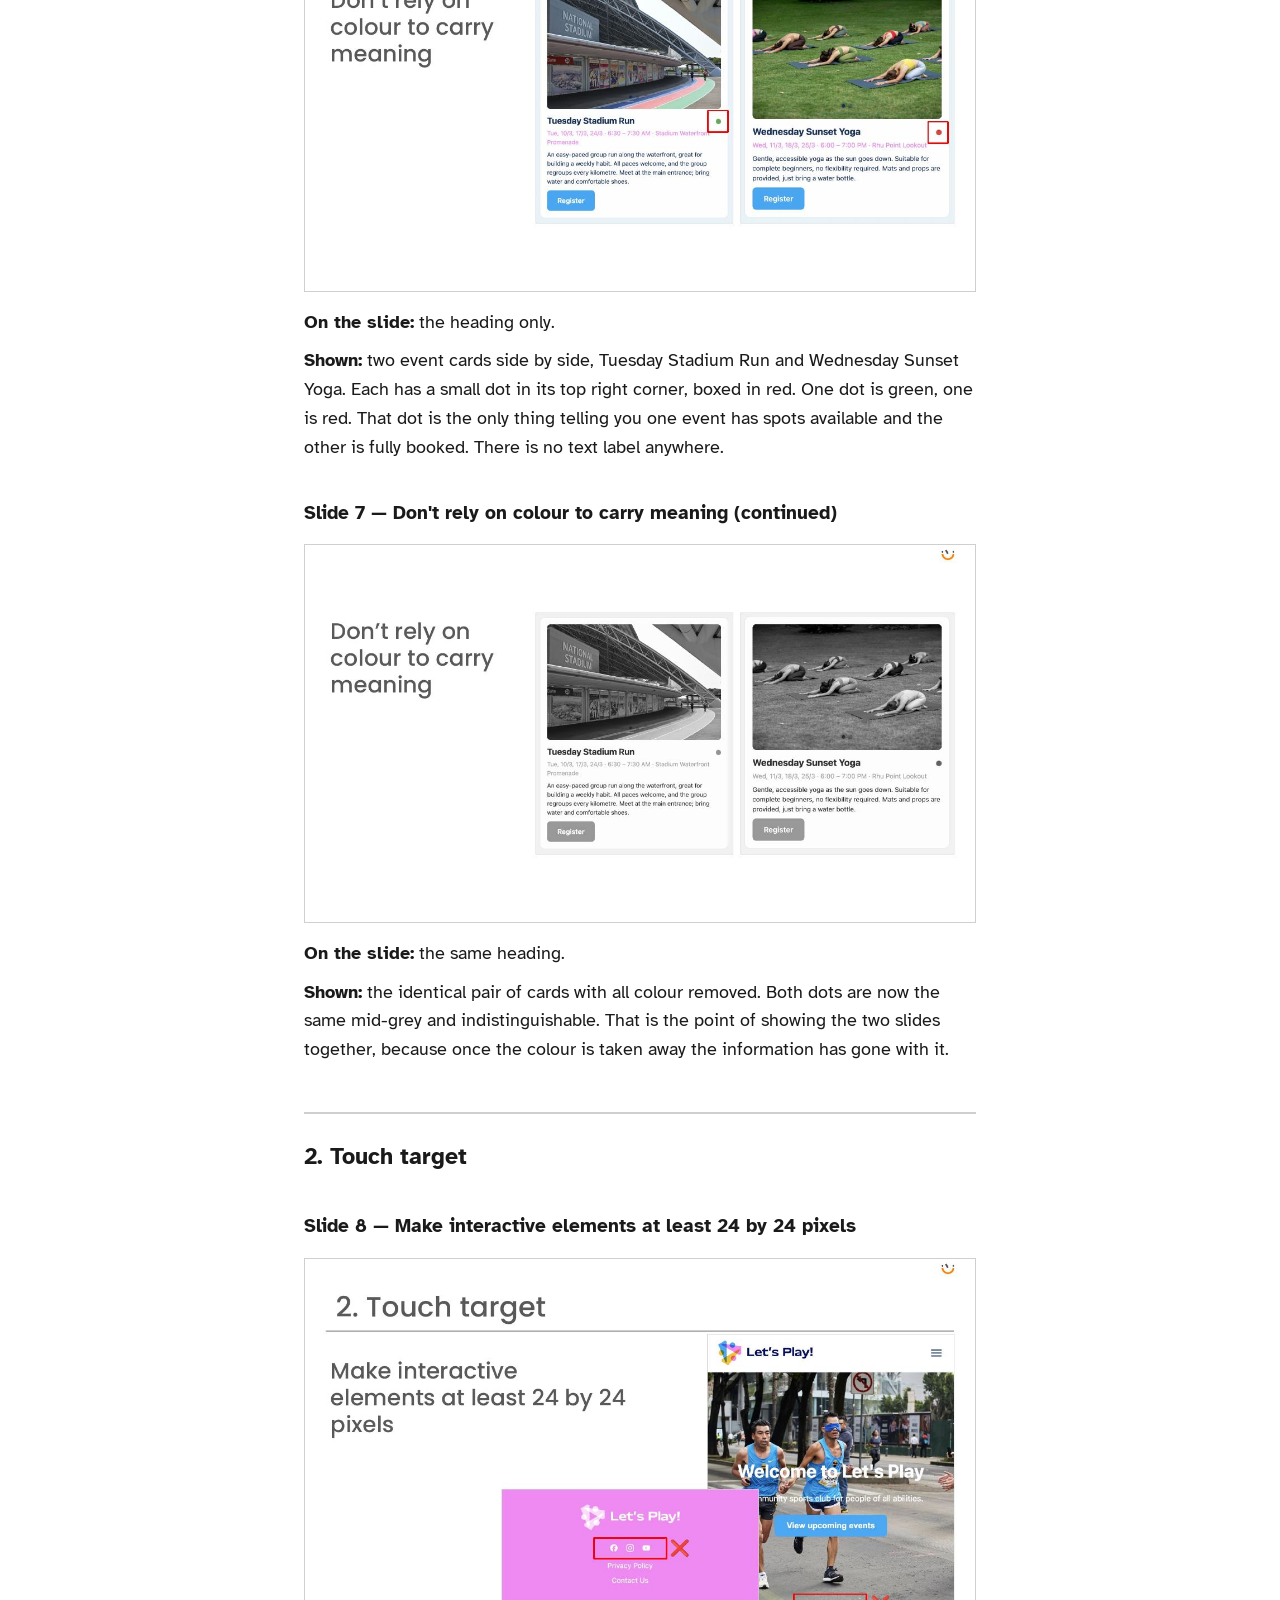
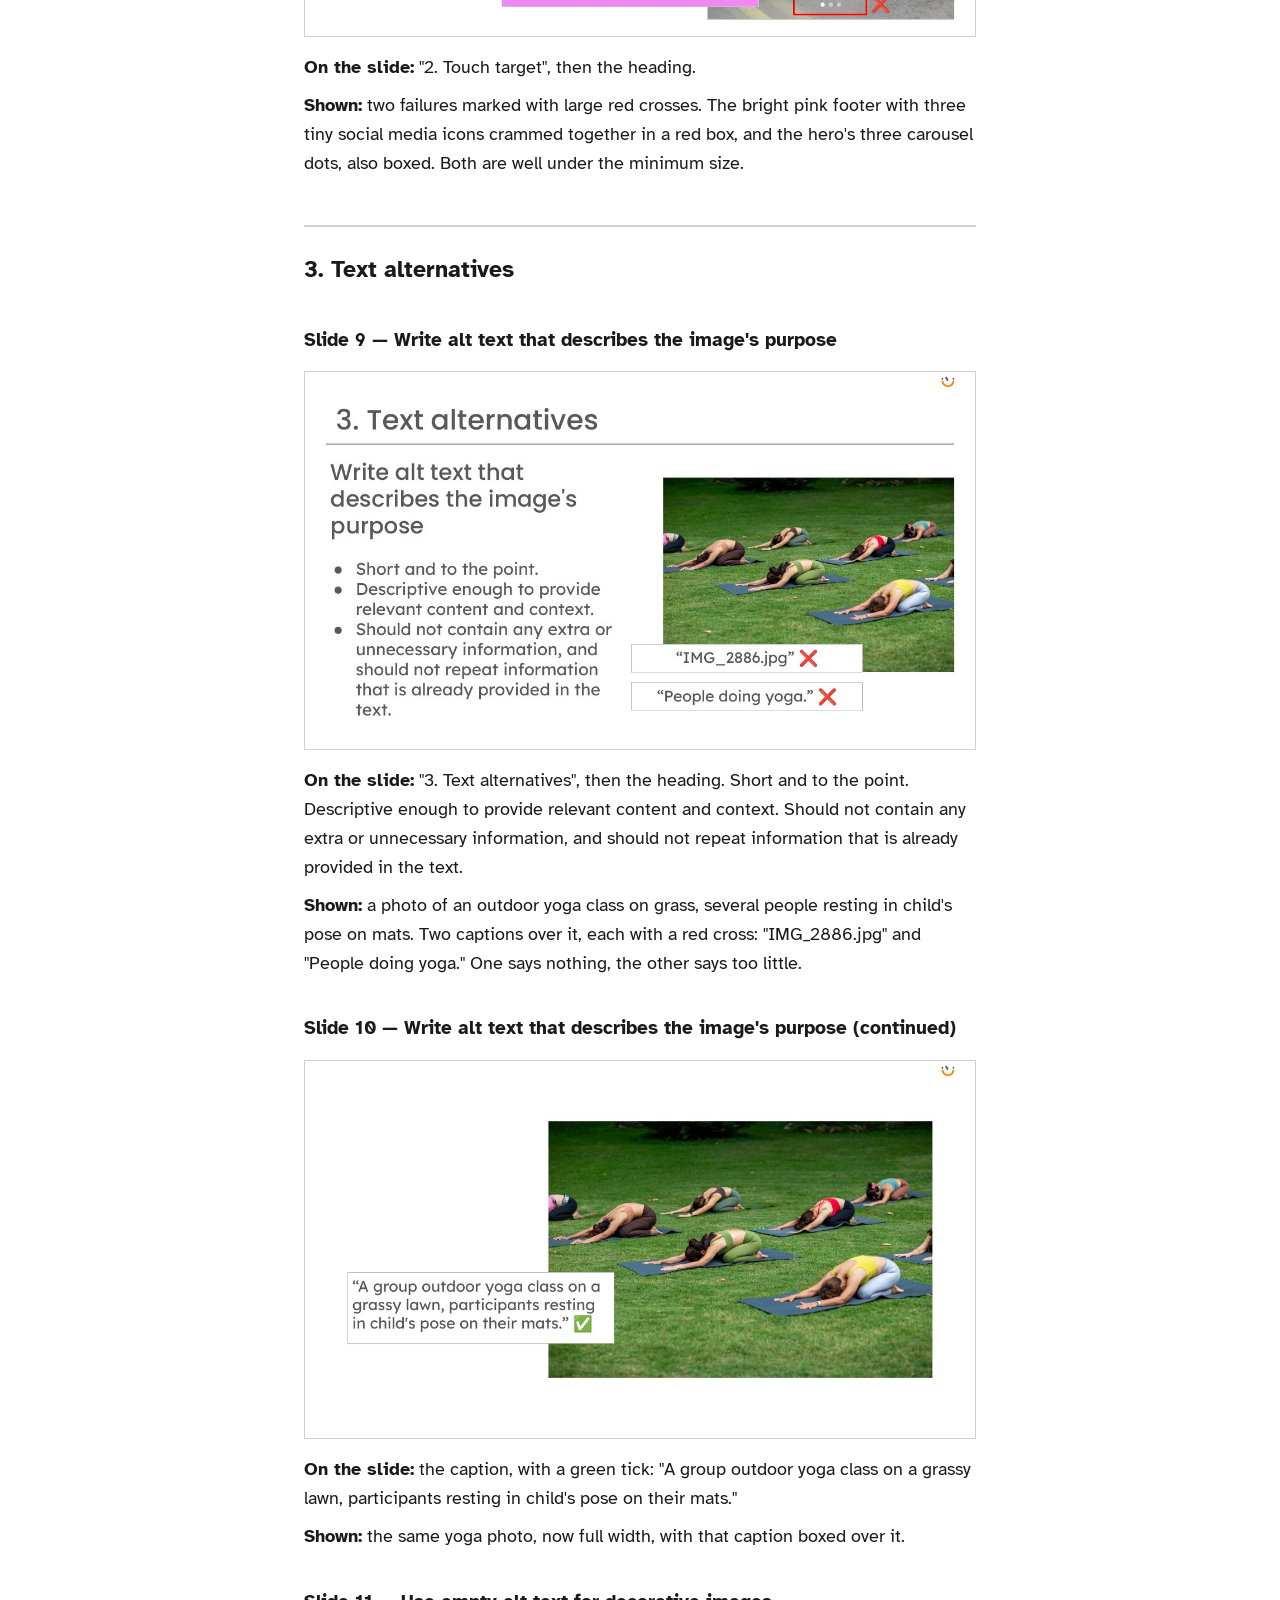
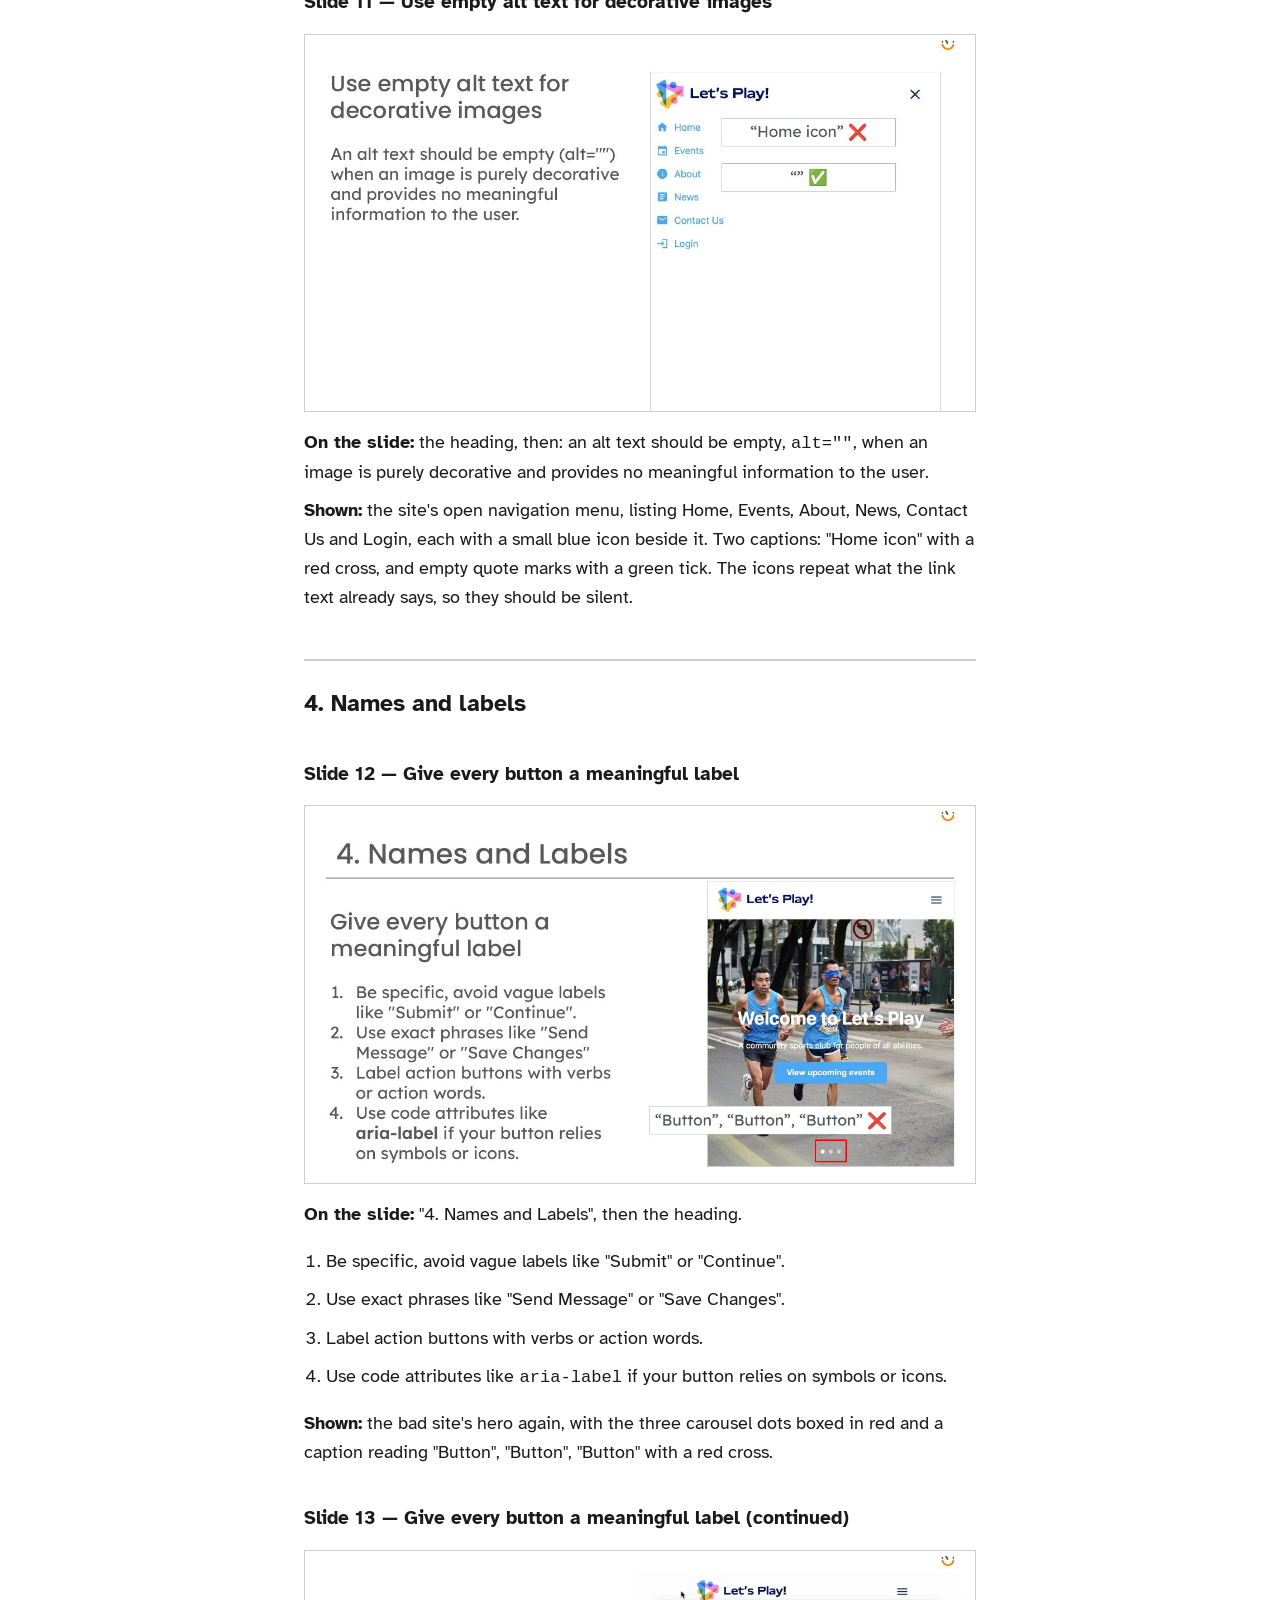
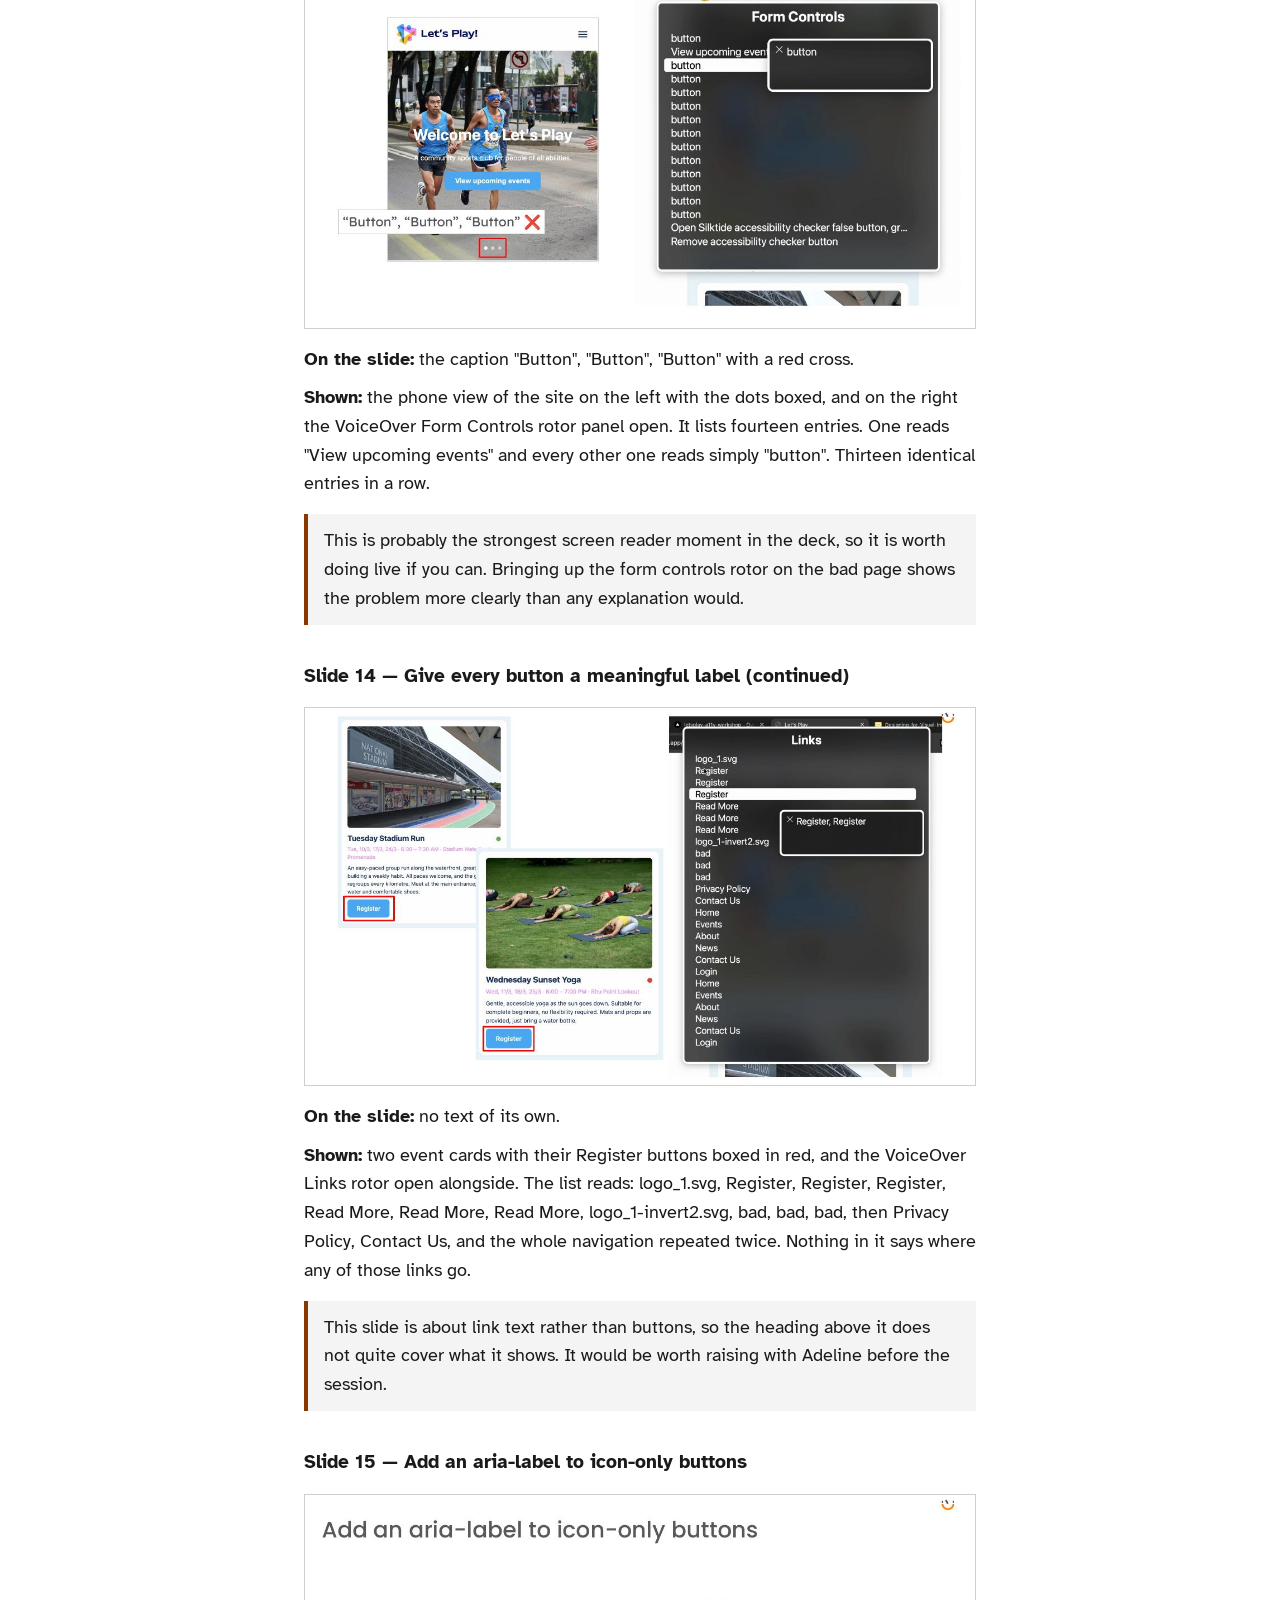
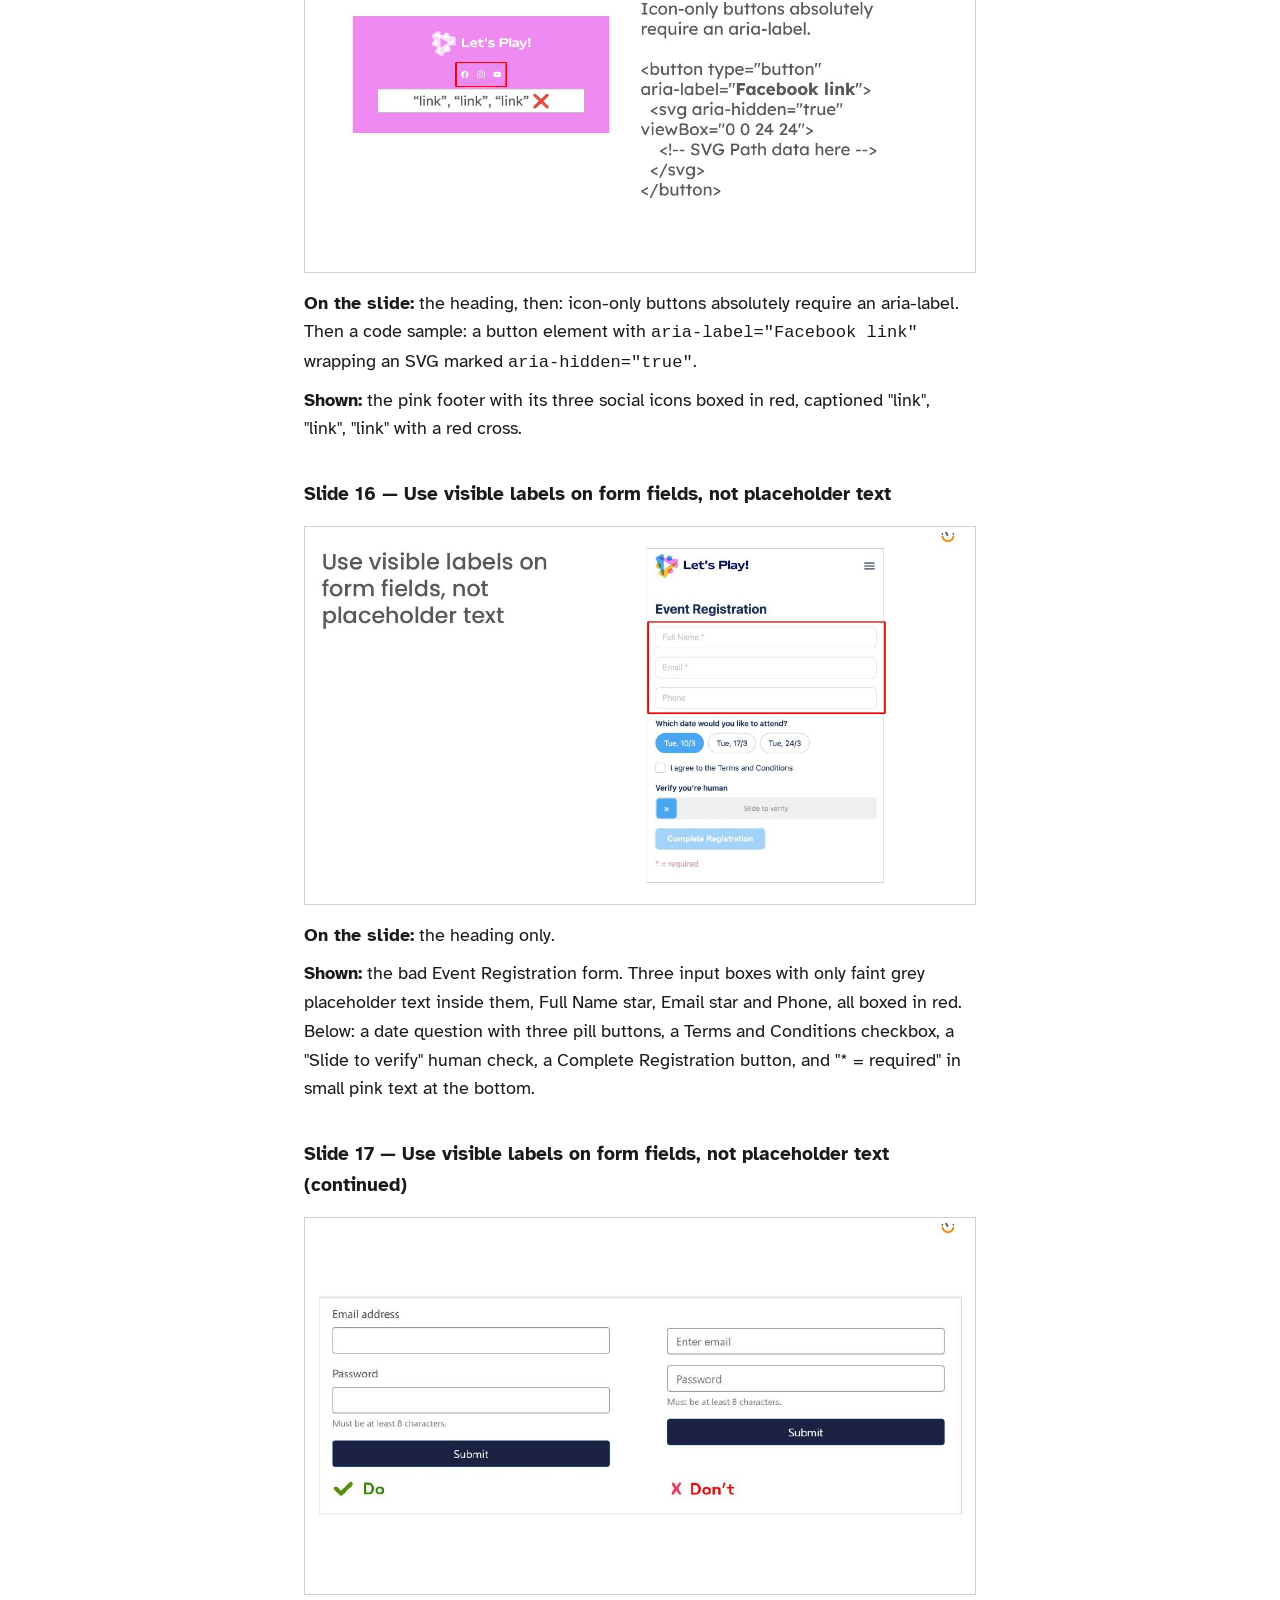
==== commit f56371b4: "Remove confusing "always know where Adeline is" from slide-notes intro Co-Authored-By: Claude Sonnet" ====
--- a/dennard/index.html
+++ b/dennard/index.html
@@ -105,8 +105,8 @@
 <h2 id="how">How to use this page</h2>
 
 <p>Every slide has its own heading, numbered in order, so you can move through
-the deck by heading and always know where Adeline is. Under each heading you get
-what is written on the slide, then a description of what is shown on it.</p>
+the deck by heading. Under each heading you get what is written on the slide,
+then a description of what is shown on it.</p>
 
 <p>Where a slide carries the same point a second time, through a screenshot, a
 rotor list or a good-example counterpart, its heading is the one above it with
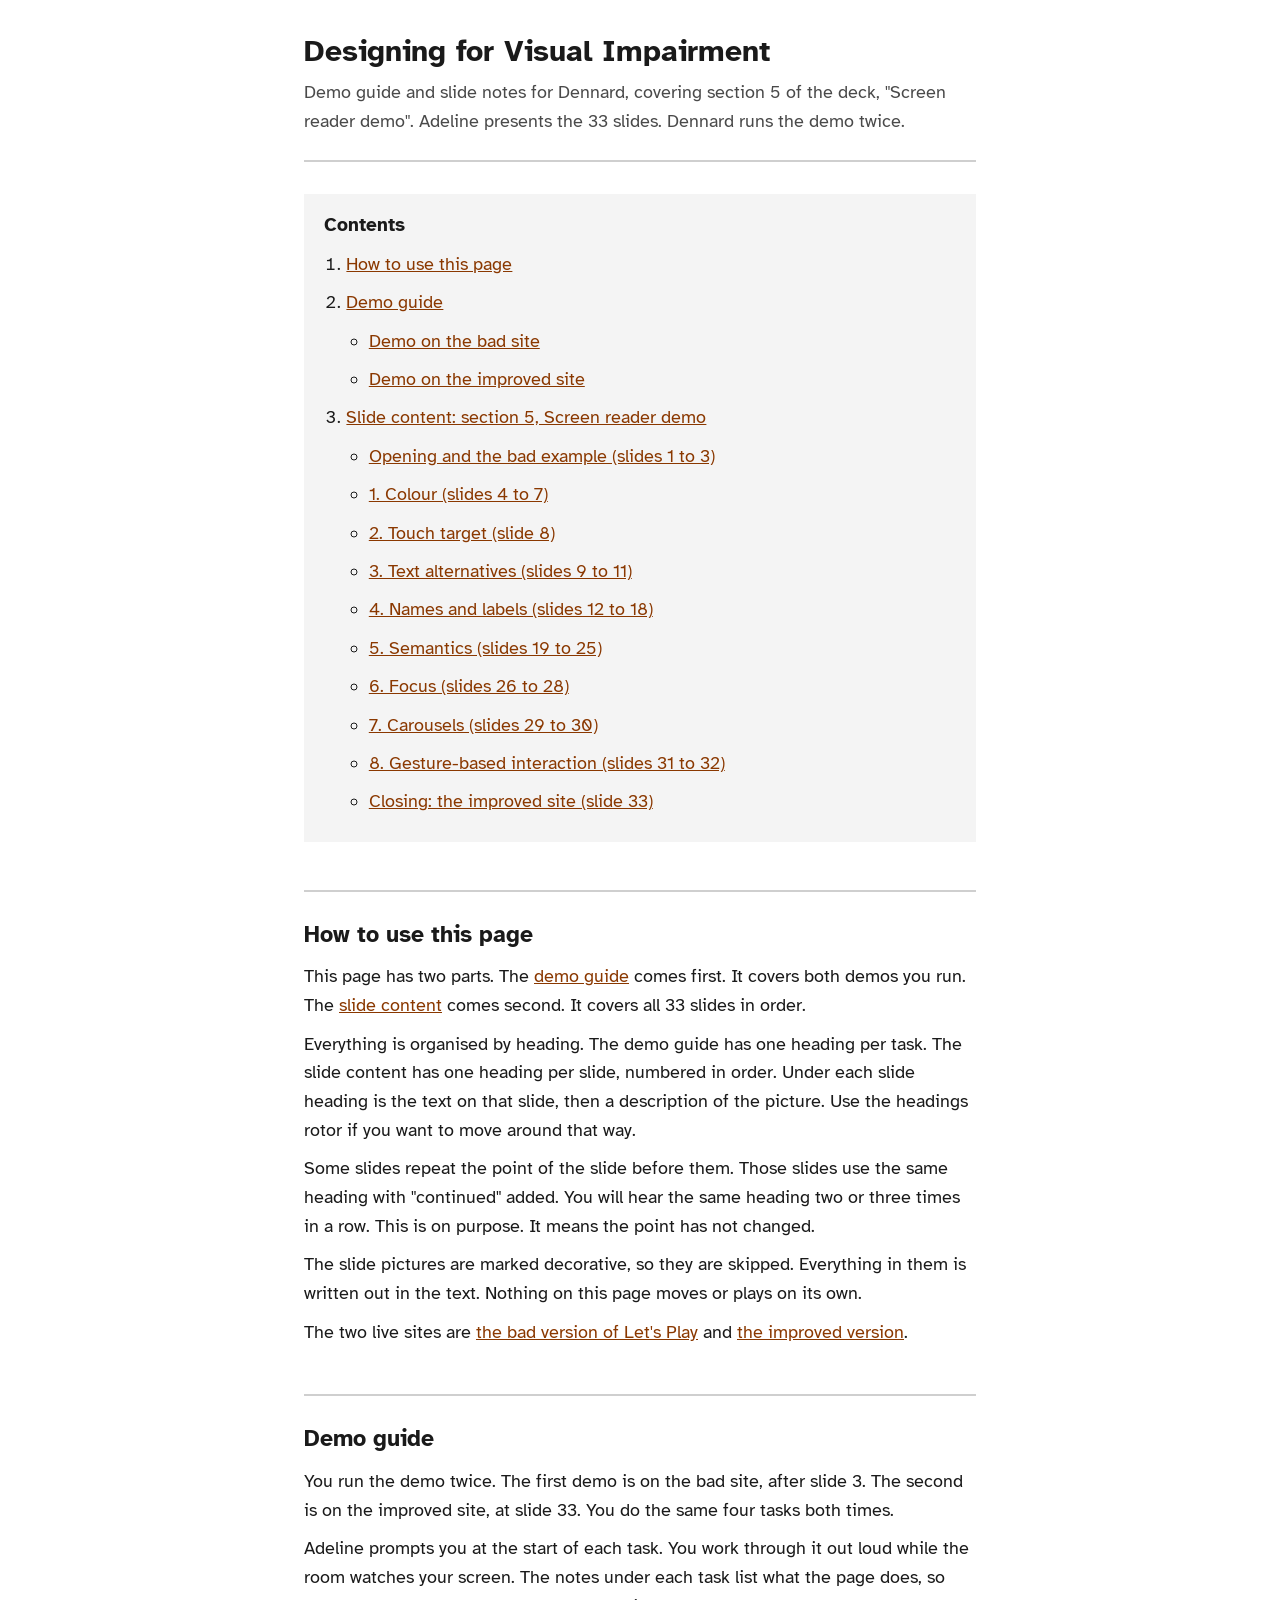
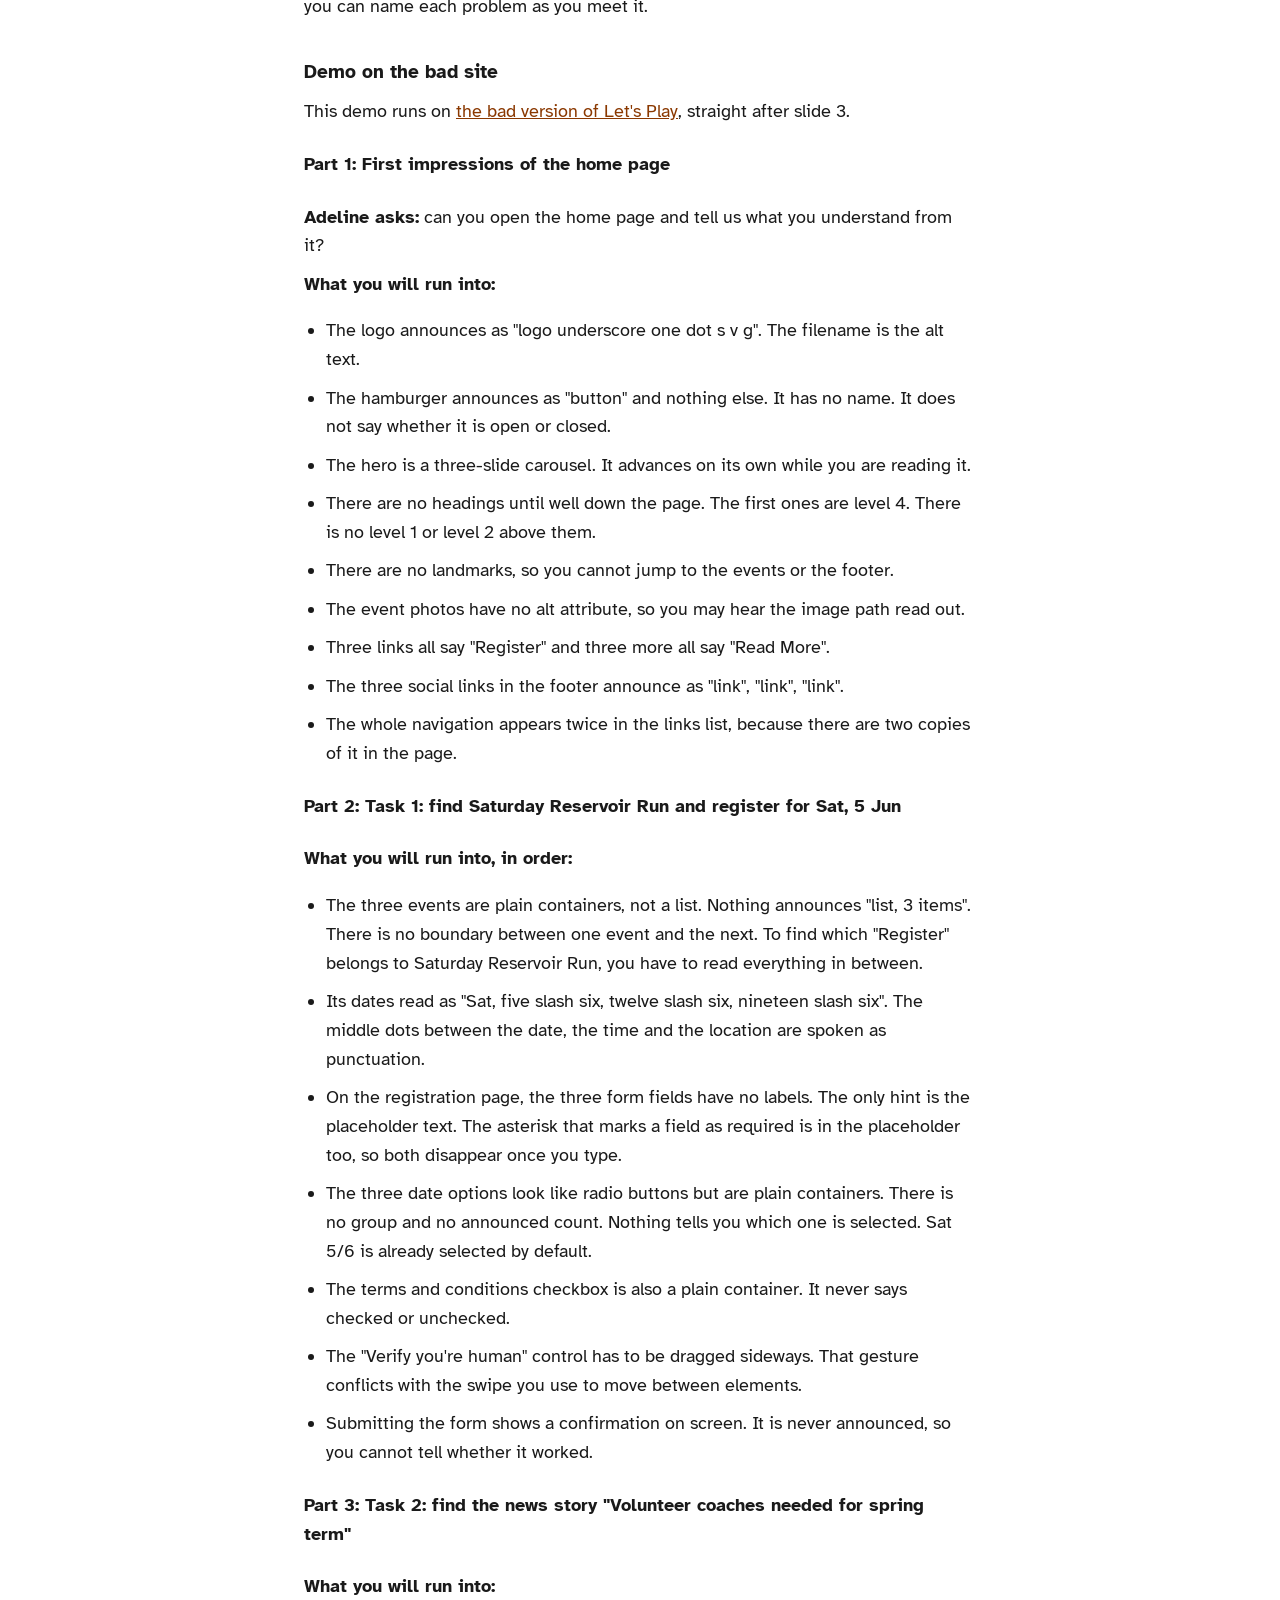
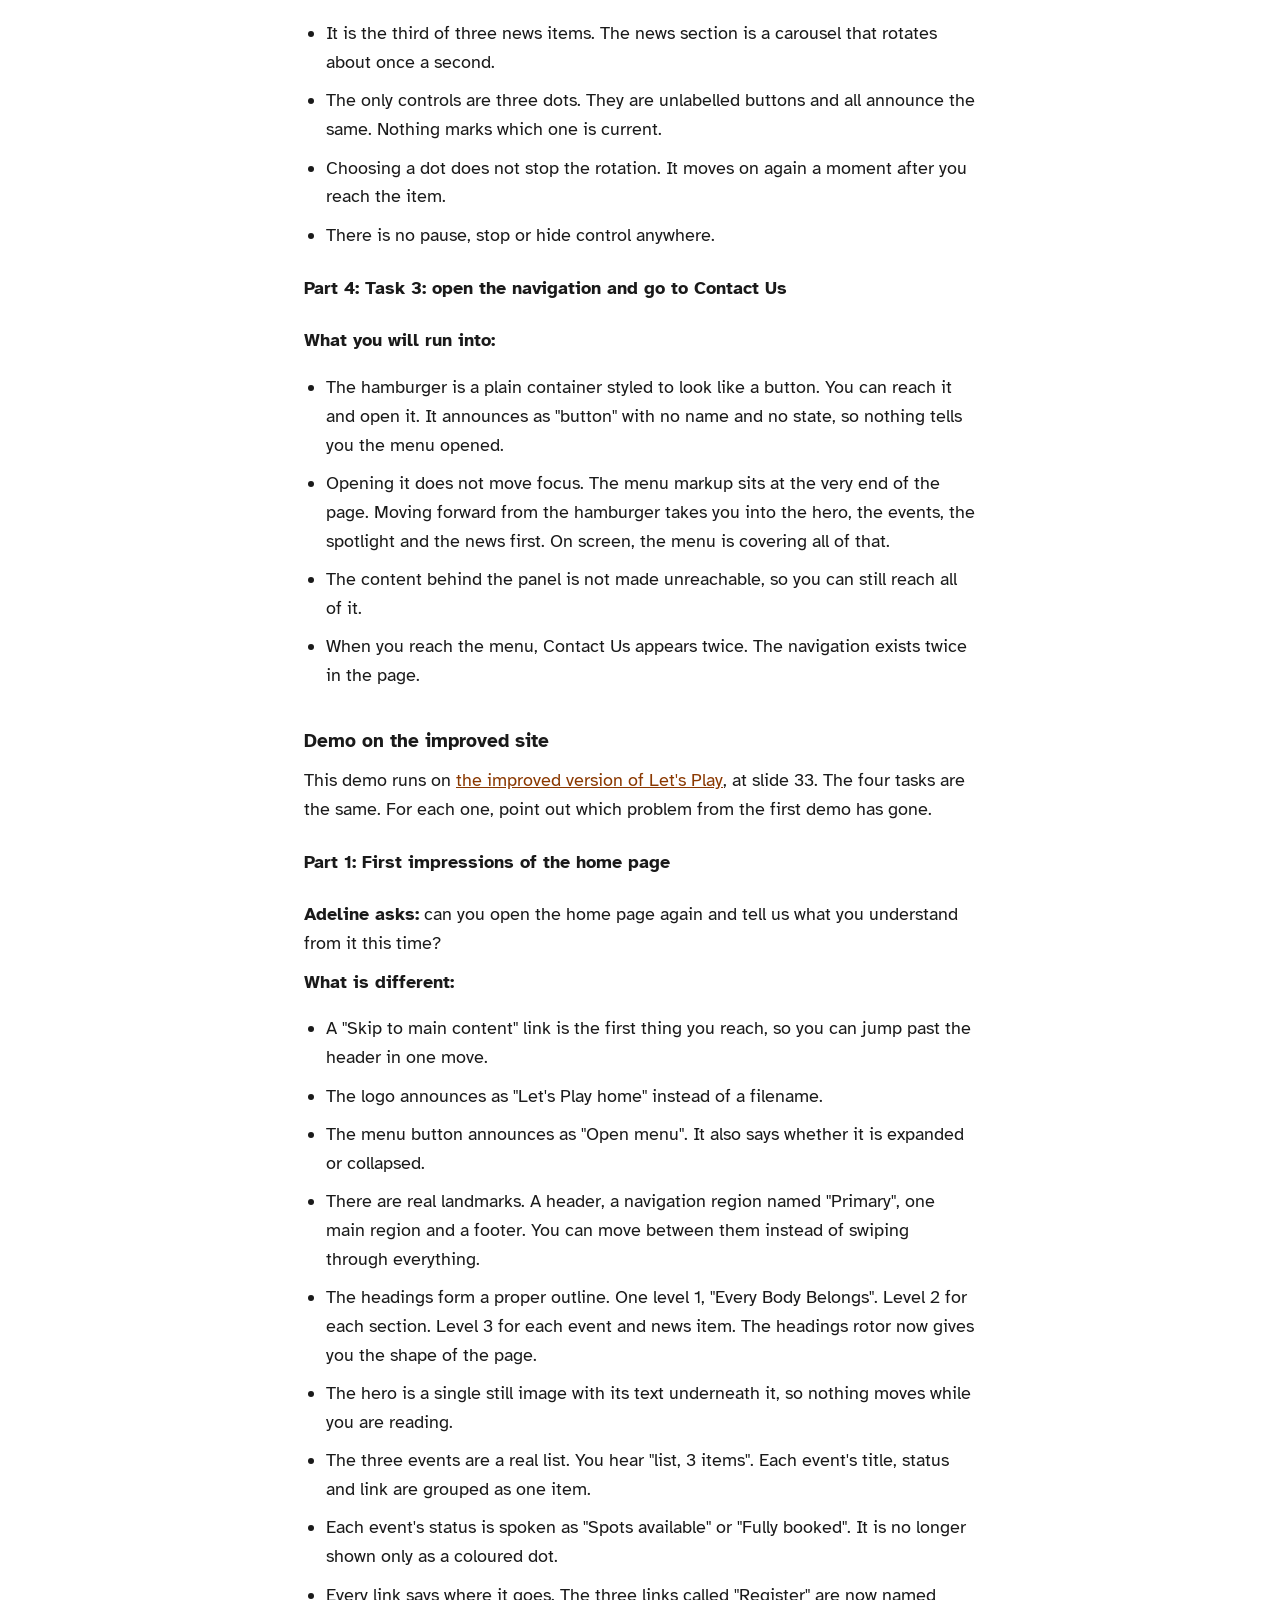
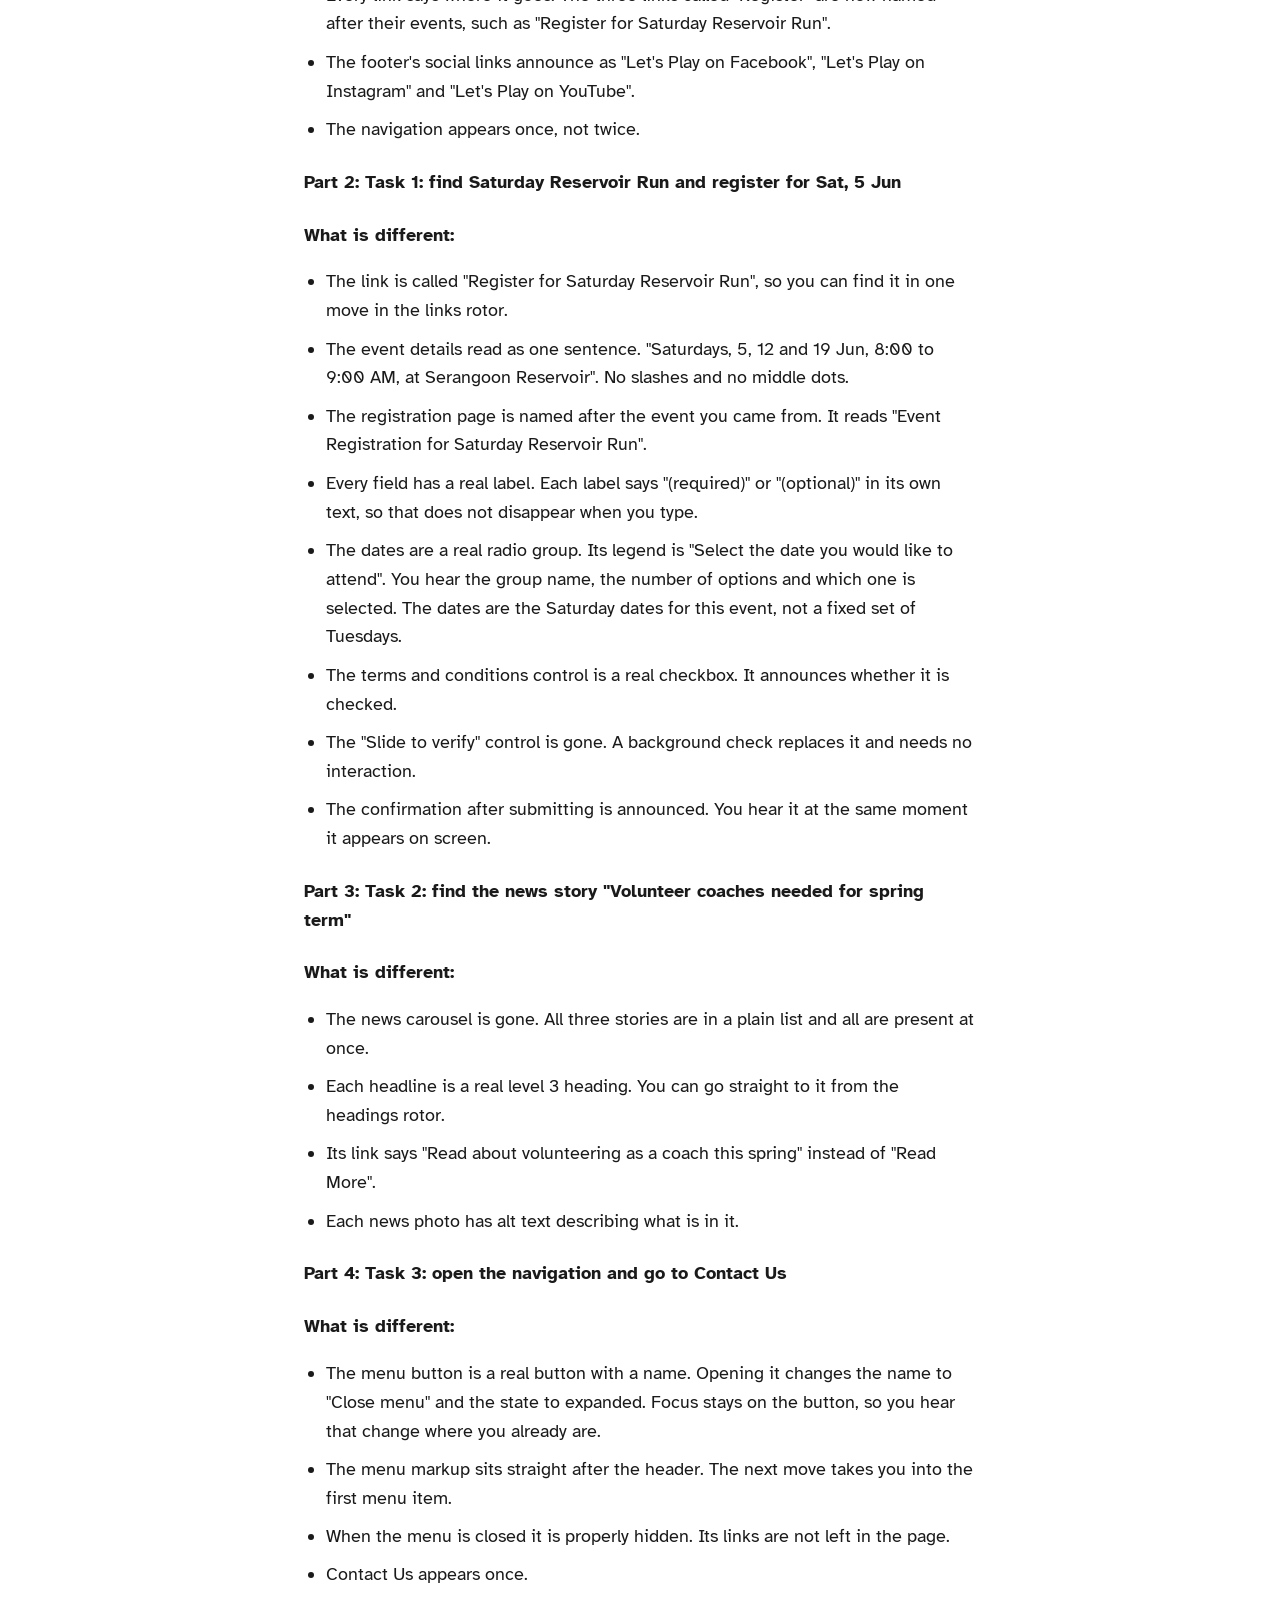
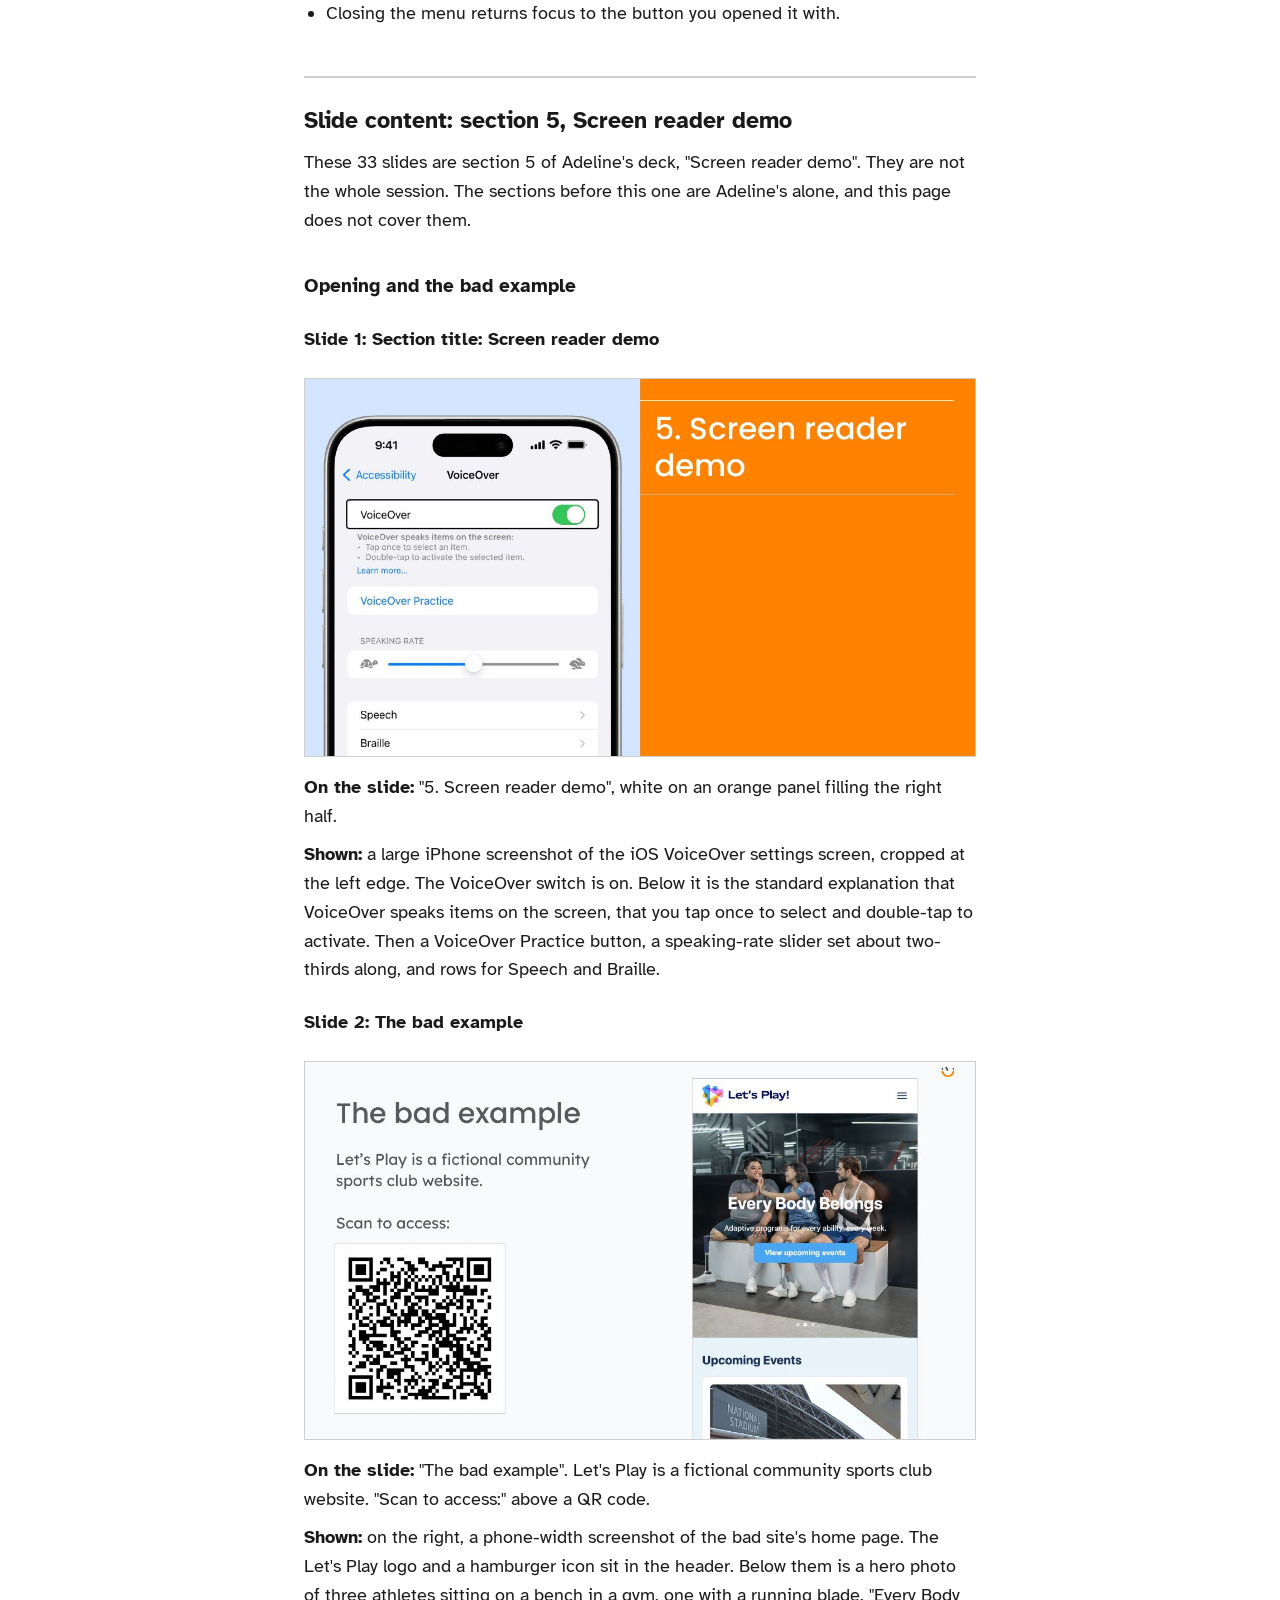
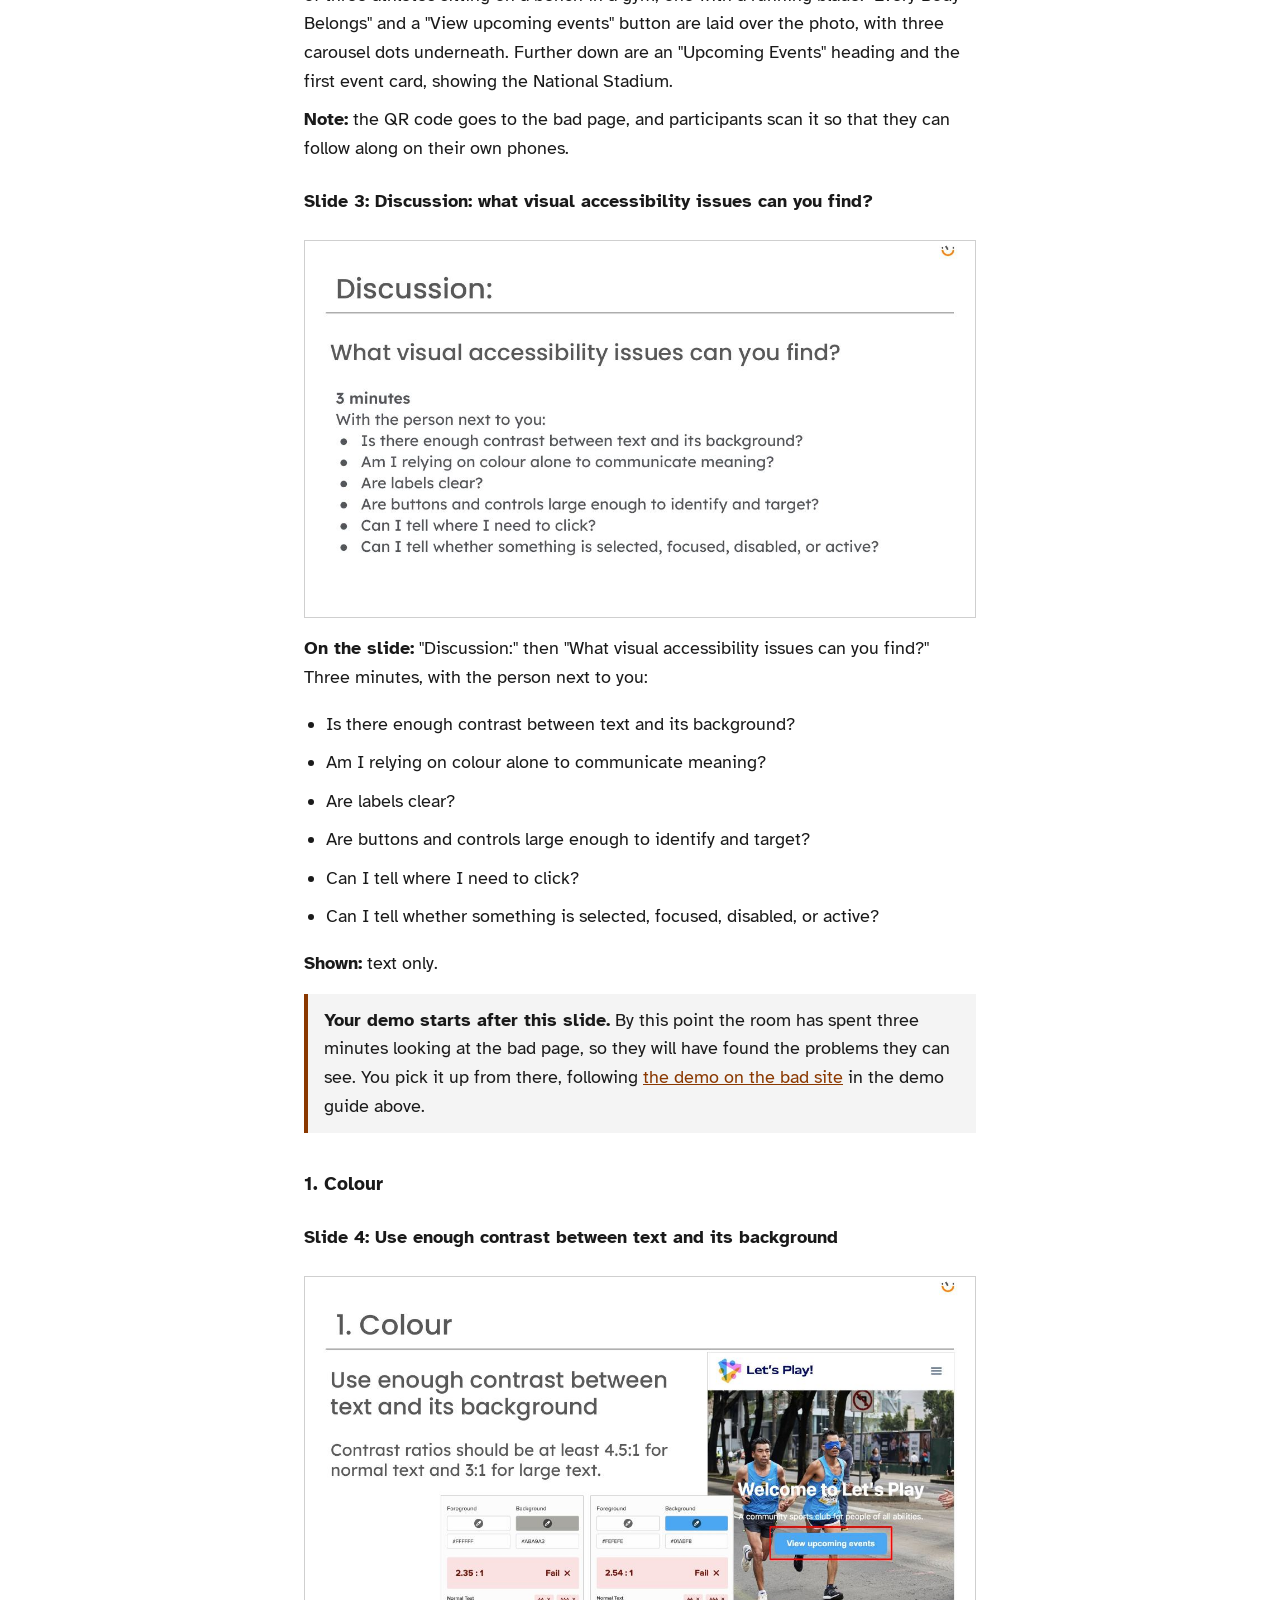
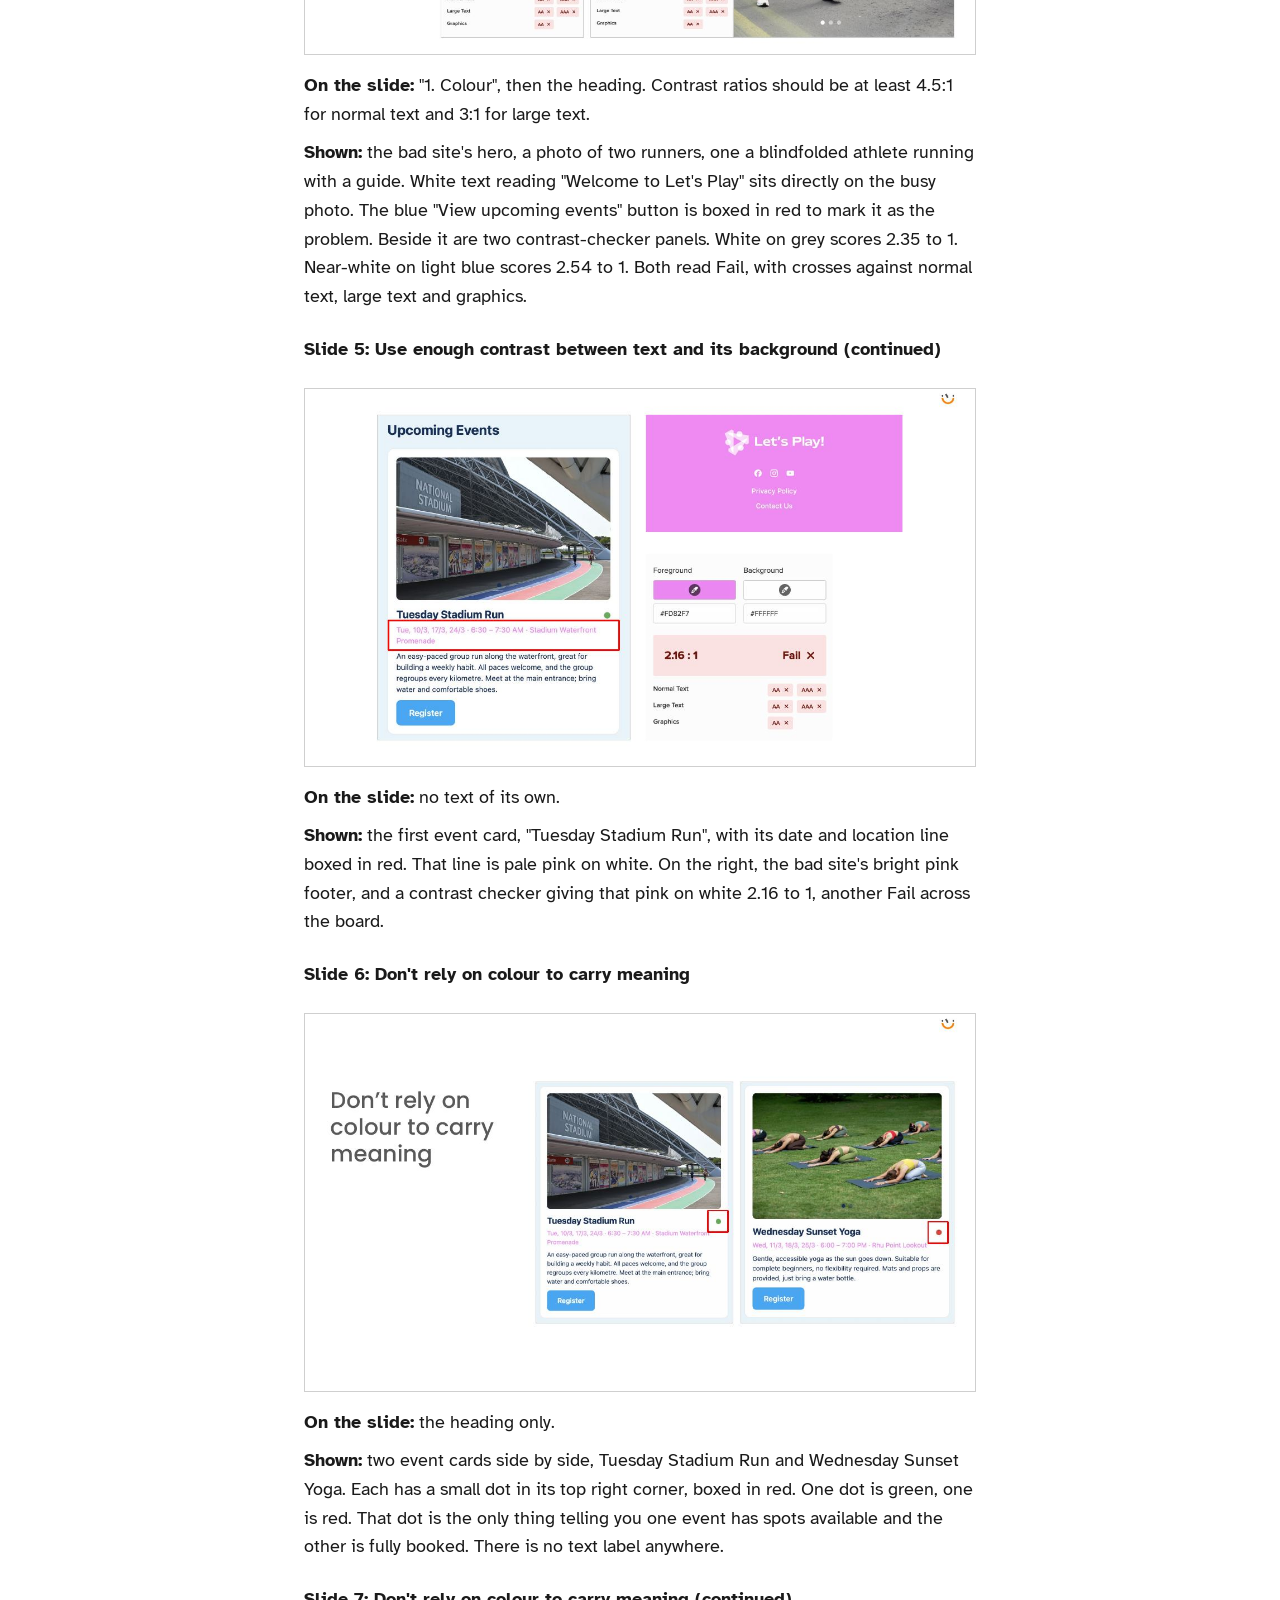
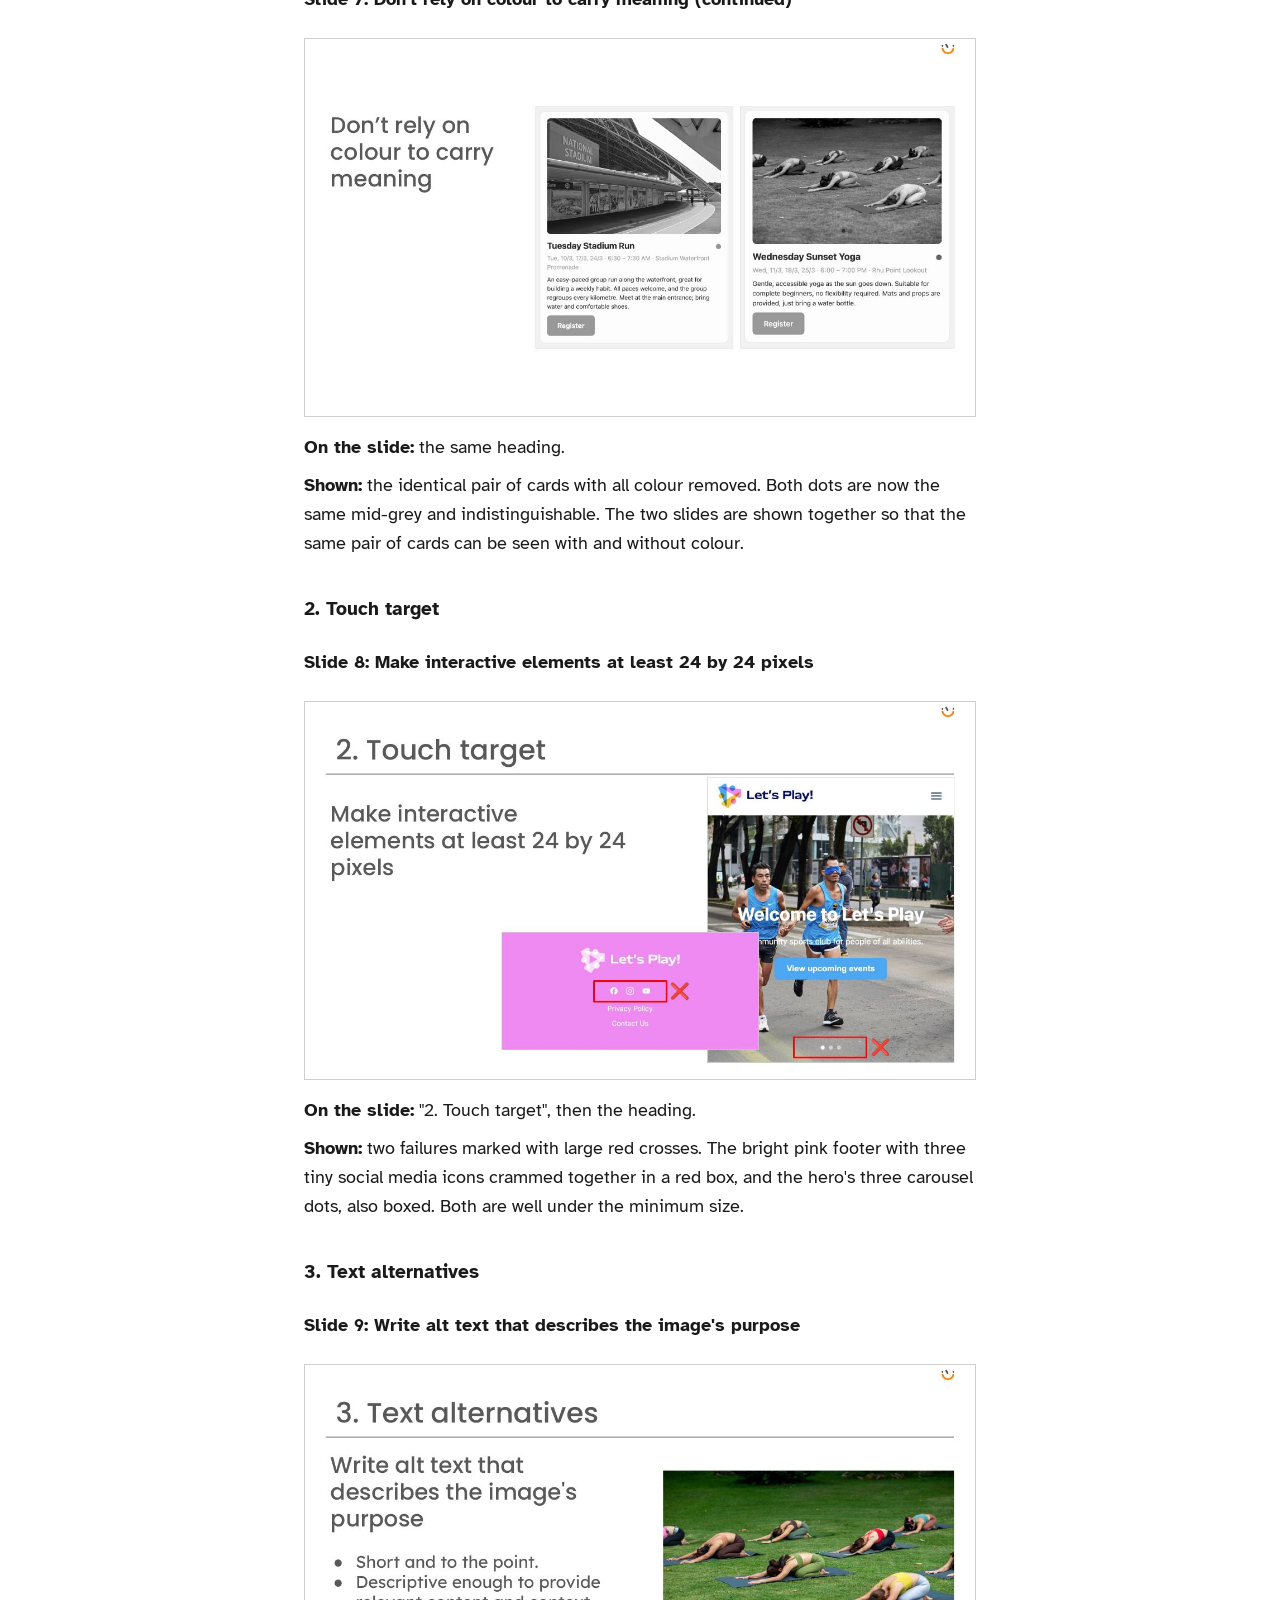
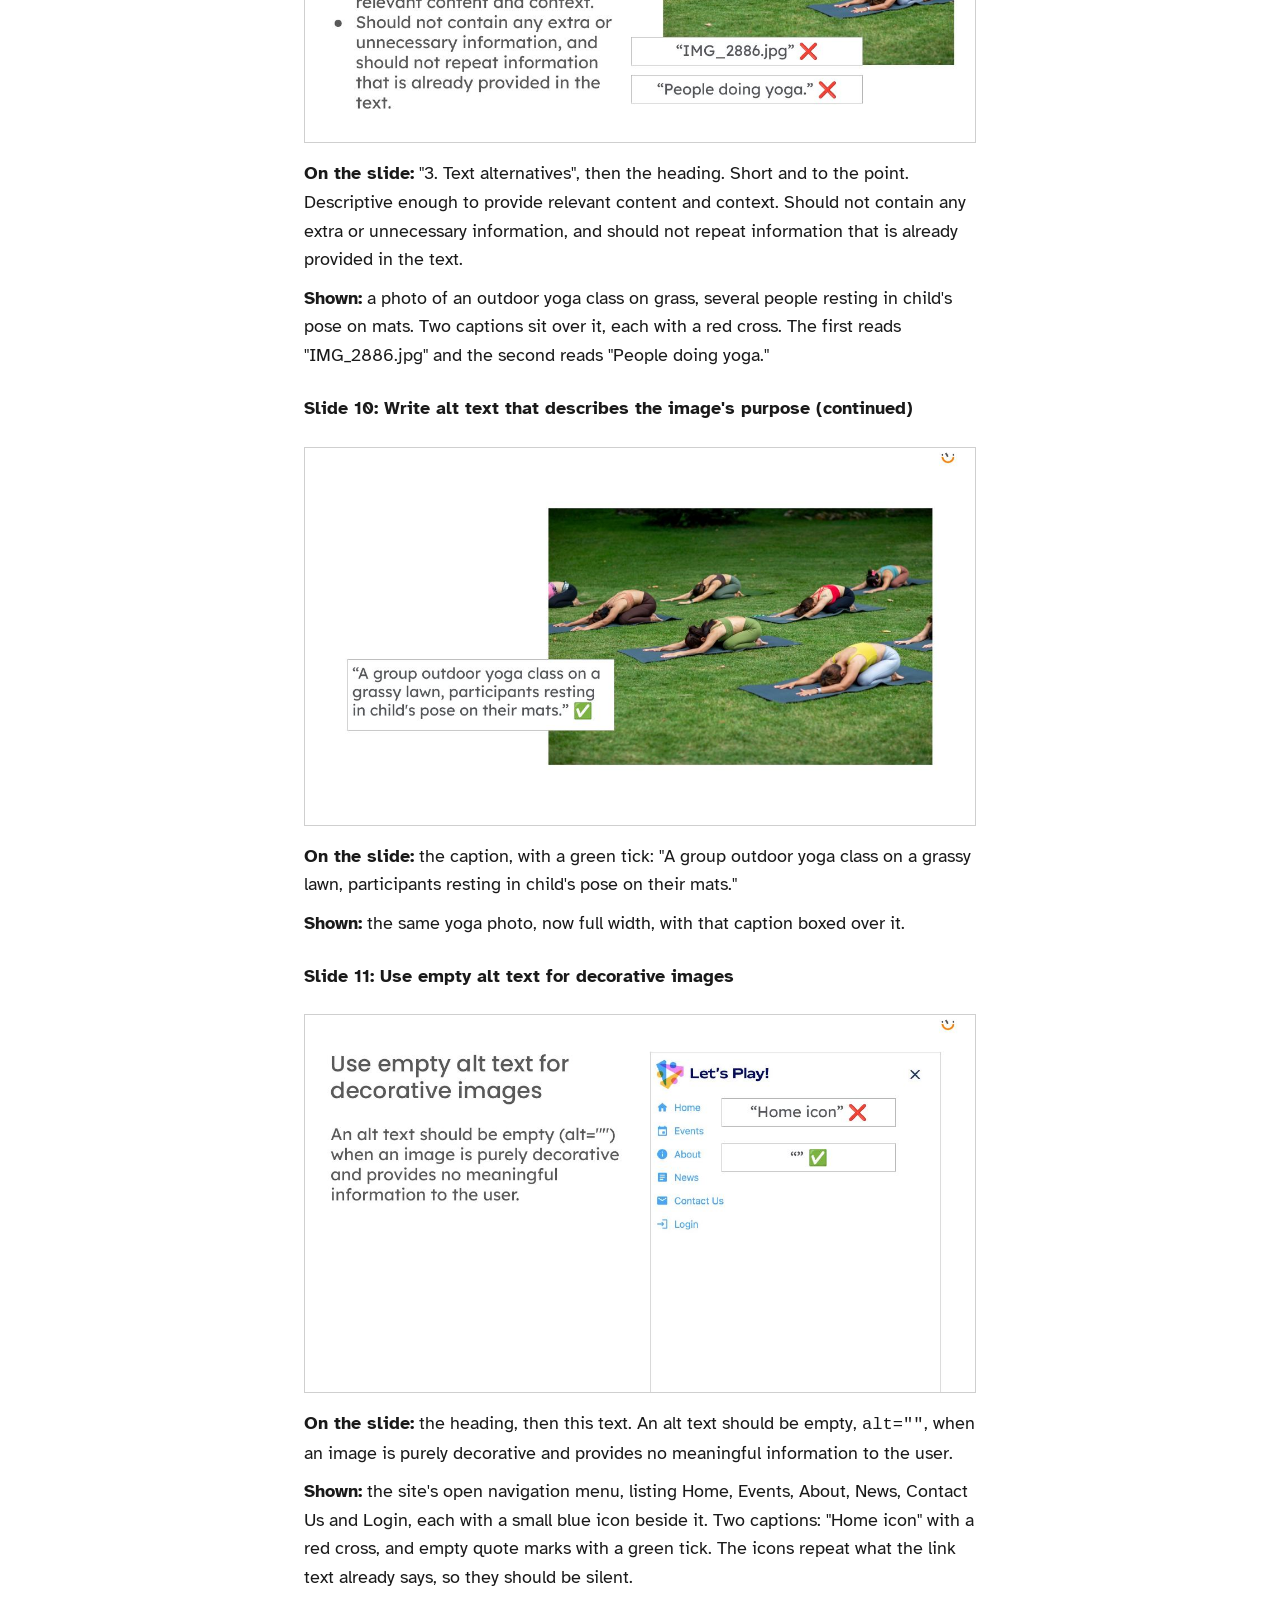
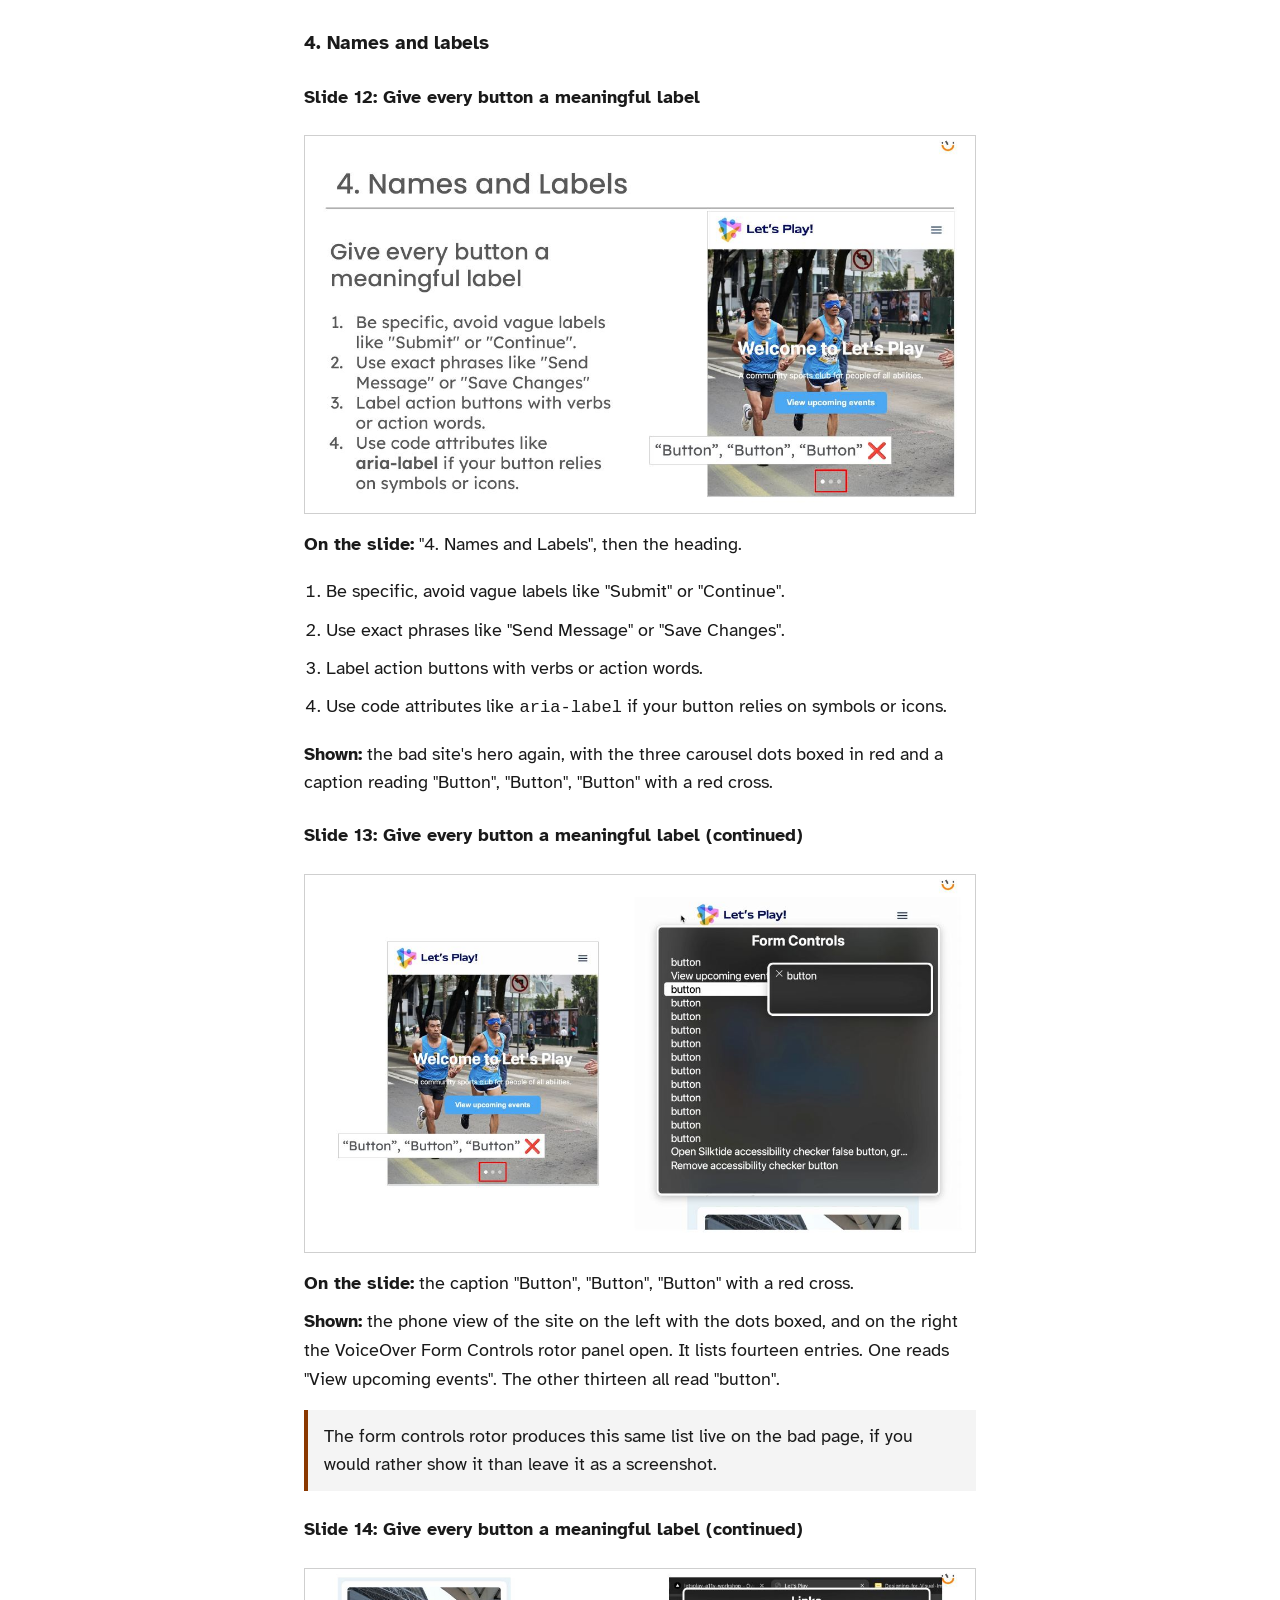
==== commit cfc74739: "Expand and rewrite Dennard's slide-notes page Co-Authored-By: Claude Sonnet 5 <noreply@anthropic.com" ====
--- a/dennard/index.html
+++ b/dennard/index.html
@@ -3,7 +3,7 @@
 <head>
 <meta charset="utf-8">
 <meta name="viewport" content="width=device-width, initial-scale=1">
-<title>Designing for Visual Impairment — slide notes for Dennard</title>
+<title>Designing for Visual Impairment: slide notes for Dennard</title>
 <link rel="preconnect" href="https://fonts.googleapis.com">
 <link rel="preconnect" href="https://fonts.gstatic.com" crossorigin>
 <link rel="stylesheet" href="https://fonts.googleapis.com/css2?family=Atkinson+Hyperlegible:ital,wght@0,400;0,700;1,400&display=swap">
@@ -78,25 +78,35 @@
 
 <header class="page">
   <h1>Designing for Visual Impairment</h1>
-  <p class="sub">Slide notes for Dennard, covering all 33 slides. Adeline presents
-  the slides and Dennard runs the demo.</p>
+  <p class="sub">Demo guide and slide notes for Dennard, covering section 5 of the
+  deck, "Screen reader demo". Adeline presents the 33 slides. Dennard runs the demo
+  twice.</p>
 </header>
 
 <nav class="toc" aria-label="Contents">
   <h2>Contents</h2>
   <ol>
     <li><a href="#how">How to use this page</a></li>
-    <li><a href="#intro">Opening and the bad example (slides 1 to 3)</a></li>
-    <li><a href="#demo">Your demo, after slide 3</a></li>
-    <li><a href="#colour">1. Colour (slides 4 to 7)</a></li>
-    <li><a href="#touch">2. Touch target (slide 8)</a></li>
-    <li><a href="#alt">3. Text alternatives (slides 9 to 11)</a></li>
-    <li><a href="#names">4. Names and labels (slides 12 to 18)</a></li>
-    <li><a href="#semantics">5. Semantics (slides 19 to 25)</a></li>
-    <li><a href="#focus">6. Focus (slides 26 to 28)</a></li>
-    <li><a href="#carousels">7. Carousels (slides 29 to 30)</a></li>
-    <li><a href="#gestures">8. Gesture-based interaction (slides 31 to 32)</a></li>
-    <li><a href="#improved">Closing: the improved site (slide 33)</a></li>
+    <li><a href="#demo">Demo guide</a>
+      <ul>
+        <li><a href="#demo-bad">Demo on the bad site</a></li>
+        <li><a href="#demo-good">Demo on the improved site</a></li>
+      </ul>
+    </li>
+    <li><a href="#slides">Slide content: section 5, Screen reader demo</a>
+      <ul>
+        <li><a href="#intro">Opening and the bad example (slides 1 to 3)</a></li>
+        <li><a href="#colour">1. Colour (slides 4 to 7)</a></li>
+        <li><a href="#touch">2. Touch target (slide 8)</a></li>
+        <li><a href="#alt">3. Text alternatives (slides 9 to 11)</a></li>
+        <li><a href="#names">4. Names and labels (slides 12 to 18)</a></li>
+        <li><a href="#semantics">5. Semantics (slides 19 to 25)</a></li>
+        <li><a href="#focus">6. Focus (slides 26 to 28)</a></li>
+        <li><a href="#carousels">7. Carousels (slides 29 to 30)</a></li>
+        <li><a href="#gestures">8. Gesture-based interaction (slides 31 to 32)</a></li>
+        <li><a href="#improved">Closing: the improved site (slide 33)</a></li>
+      </ul>
+    </li>
   </ol>
 </nav>
 
@@ -104,49 +114,240 @@
 
 <h2 id="how">How to use this page</h2>
 
-<p>Every slide has its own heading, numbered in order, so you can move through
-the deck by heading. Under each heading you get what is written on the slide,
-then a description of what is shown on it.</p>
-
-<p>Where a slide carries the same point a second time, through a screenshot, a
-rotor list or a good-example counterpart, its heading is the one above it with
-"continued" after it. That means you will hear the same heading two or three
-times in a row, which is deliberate: it tells you the point has not changed.</p>
-
-<p>The slide pictures on this page are marked decorative and are skipped, because
-everything in them is written out in the text instead. Nothing on this page moves
-or auto-plays.</p>
+<p>This page has two parts. The <a href="#demo">demo guide</a> comes first. It
+covers both demos you run. The <a href="#slides">slide content</a> comes second. It
+covers all 33 slides in order.</p>
+
+<p>Everything is organised by heading. The demo guide has one heading per task.
+The slide content has one heading per slide, numbered in order. Under each slide
+heading is the text on that slide, then a description of the picture. Use the
+headings rotor if you want to move around that way.</p>
+
+<p>Some slides repeat the point of the slide before them. Those slides use the same
+heading with "continued" added. You will hear the same heading two or three times in
+a row. This is on purpose. It means the point has not changed.</p>
+
+<p>The slide pictures are marked decorative, so they are skipped. Everything in
+them is written out in the text. Nothing on this page moves or plays on its own.</p>
 
 <p>The two live sites are
 <a href="https://letsplay-a11y-workshop.vercel.app/bad">the bad version of Let's Play</a>
 and <a href="https://letsplay-a11y-workshop.vercel.app/good">the improved version</a>.</p>
 
-<h2 id="intro">Opening and the bad example</h2>
-
-<h3>Slide 1 — Section title: Screen reader demo</h3>
+<h2 id="demo">Demo guide</h2>
+
+<p>You run the demo twice. The first demo is on the bad site, after slide 3. The
+second is on the improved site, at slide 33. You do the same four tasks both
+times.</p>
+
+<p>Adeline prompts you at the start of each task. You work through it out loud
+while the room watches your screen. The notes under each task list what the page
+does, so you can name each problem as you meet it.</p>
+
+<h3 id="demo-bad">Demo on the bad site</h3>
+
+<p>This demo runs on <a href="https://letsplay-a11y-workshop.vercel.app/bad">the
+bad version of Let's Play</a>, straight after slide 3.</p>
+
+<h4>Part 1: First impressions of the home page</h4>
+
+<p><strong>Adeline asks:</strong> can you open the home page and tell us what you
+understand from it?</p>
+
+<p><strong>What you will run into:</strong></p>
+<ul>
+  <li>The logo announces as "logo underscore one dot s v g". The filename is the
+  alt text.</li>
+  <li>The hamburger announces as "button" and nothing else. It has no name. It does
+  not say whether it is open or closed.</li>
+  <li>The hero is a three-slide carousel. It advances on its own while you are
+  reading it.</li>
+  <li>There are no headings until well down the page. The first ones are level 4.
+  There is no level 1 or level 2 above them.</li>
+  <li>There are no landmarks, so you cannot jump to the events or the footer.</li>
+  <li>The event photos have no alt attribute, so you may hear the image path read out.</li>
+  <li>Three links all say "Register" and three more all say "Read More".</li>
+  <li>The three social links in the footer announce as "link", "link", "link".</li>
+  <li>The whole navigation appears twice in the links list, because there are two
+  copies of it in the page.</li>
+</ul>
+
+<h4>Part 2: Task 1: find Saturday Reservoir Run and register for Sat, 5 Jun</h4>
+
+<p><strong>What you will run into, in order:</strong></p>
+<ul>
+  <li>The three events are plain containers, not a list. Nothing announces "list, 3
+  items". There is no boundary between one event and the next. To find which
+  "Register" belongs to Saturday Reservoir Run, you have to read everything in
+  between.</li>
+  <li>Its dates read as "Sat, five slash six, twelve slash six, nineteen slash six".
+  The middle dots between the date, the time and the location are spoken as
+  punctuation.</li>
+  <li>On the registration page, the three form fields have no labels. The only hint
+  is the placeholder text. The asterisk that marks a field as required is in the
+  placeholder too, so both disappear once you type.</li>
+  <li>The three date options look like radio buttons but are plain containers. There
+  is no group and no announced count. Nothing tells you which one is selected. Sat
+  5/6 is already selected by default.</li>
+  <li>The terms and conditions checkbox is also a plain container. It never says
+  checked or unchecked.</li>
+  <li>The "Verify you're human" control has to be dragged sideways. That gesture
+  conflicts with the swipe you use to move between elements.</li>
+  <li>Submitting the form shows a confirmation on screen. It is never announced, so
+  you cannot tell whether it worked.</li>
+</ul>
+
+<h4>Part 3: Task 2: find the news story "Volunteer coaches needed for spring term"</h4>
+
+<p><strong>What you will run into:</strong></p>
+<ul>
+  <li>It is the third of three news items. The news section is a carousel that
+  rotates about once a second.</li>
+  <li>The only controls are three dots. They are unlabelled buttons and all announce
+  the same. Nothing marks which one is current.</li>
+  <li>Choosing a dot does not stop the rotation. It moves on again a moment after
+  you reach the item.</li>
+  <li>There is no pause, stop or hide control anywhere.</li>
+</ul>
+
+<h4>Part 4: Task 3: open the navigation and go to Contact Us</h4>
+
+<p><strong>What you will run into:</strong></p>
+<ul>
+  <li>The hamburger is a plain container styled to look like a button. You can reach
+  it and open it. It announces as "button" with no name and no state, so nothing
+  tells you the menu opened.</li>
+  <li>Opening it does not move focus. The menu markup sits at the very end of the
+  page. Moving forward from the hamburger takes you into the hero, the events, the
+  spotlight and the news first. On screen, the menu is covering all of that.</li>
+  <li>The content behind the panel is not made unreachable, so you can still reach
+  all of it.</li>
+  <li>When you reach the menu, Contact Us appears twice. The navigation exists twice
+  in the page.</li>
+</ul>
+
+
+<h3 id="demo-good">Demo on the improved site</h3>
+
+<p>This demo runs on <a href="https://letsplay-a11y-workshop.vercel.app/good">the
+improved version of Let's Play</a>, at slide 33. The four tasks are the same. For
+each one, point out which problem from the first demo has gone.</p>
+
+<h4>Part 1: First impressions of the home page</h4>
+
+<p><strong>Adeline asks:</strong> can you open the home page again and tell us what
+you understand from it this time?</p>
+
+<p><strong>What is different:</strong></p>
+<ul>
+  <li>A "Skip to main content" link is the first thing you reach, so you can jump
+  past the header in one move.</li>
+  <li>The logo announces as "Let's Play home" instead of a filename.</li>
+  <li>The menu button announces as "Open menu". It also says whether it is expanded
+  or collapsed.</li>
+  <li>There are real landmarks. A header, a navigation region named "Primary", one
+  main region and a footer. You can move between them instead of swiping through
+  everything.</li>
+  <li>The headings form a proper outline. One level 1, "Every Body Belongs". Level 2
+  for each section. Level 3 for each event and news item. The headings rotor now
+  gives you the shape of the page.</li>
+  <li>The hero is a single still image with its text underneath it, so nothing moves
+  while you are reading.</li>
+  <li>The three events are a real list. You hear "list, 3 items". Each event's
+  title, status and link are grouped as one item.</li>
+  <li>Each event's status is spoken as "Spots available" or "Fully booked". It is no
+  longer shown only as a coloured dot.</li>
+  <li>Every link says where it goes. The three links called "Register" are now named
+  after their events, such as "Register for Saturday Reservoir Run".</li>
+  <li>The footer's social links announce as "Let's Play on Facebook", "Let's Play on
+  Instagram" and "Let's Play on YouTube".</li>
+  <li>The navigation appears once, not twice.</li>
+</ul>
+
+<h4>Part 2: Task 1: find Saturday Reservoir Run and register for Sat, 5 Jun</h4>
+
+<p><strong>What is different:</strong></p>
+<ul>
+  <li>The link is called "Register for Saturday Reservoir Run", so you can find it
+  in one move in the links rotor.</li>
+  <li>The event details read as one sentence. "Saturdays, 5, 12 and 19 Jun, 8:00 to
+  9:00 AM, at Serangoon Reservoir". No slashes and no middle dots.</li>
+  <li>The registration page is named after the event you came from. It reads "Event
+  Registration for Saturday Reservoir Run".</li>
+  <li>Every field has a real label. Each label says "(required)" or "(optional)" in
+  its own text, so that does not disappear when you type.</li>
+  <li>The dates are a real radio group. Its legend is "Select the date you would
+  like to attend". You hear the group name, the number of options and which one is
+  selected. The dates are the Saturday dates for this event, not a fixed set of
+  Tuesdays.</li>
+  <li>The terms and conditions control is a real checkbox. It announces whether it
+  is checked.</li>
+  <li>The "Slide to verify" control is gone. A background check replaces it and
+  needs no interaction.</li>
+  <li>The confirmation after submitting is announced. You hear it at the same moment
+  it appears on screen.</li>
+</ul>
+
+<h4>Part 3: Task 2: find the news story "Volunteer coaches needed for spring term"</h4>
+
+<p><strong>What is different:</strong></p>
+<ul>
+  <li>The news carousel is gone. All three stories are in a plain list and all are
+  present at once.</li>
+  <li>Each headline is a real level 3 heading. You can go straight to it from the
+  headings rotor.</li>
+  <li>Its link says "Read about volunteering as a coach this spring" instead of
+  "Read More".</li>
+  <li>Each news photo has alt text describing what is in it.</li>
+</ul>
+
+<h4>Part 4: Task 3: open the navigation and go to Contact Us</h4>
+
+<p><strong>What is different:</strong></p>
+<ul>
+  <li>The menu button is a real button with a name. Opening it changes the name to
+  "Close menu" and the state to expanded. Focus stays on the button, so you hear
+  that change where you already are.</li>
+  <li>The menu markup sits straight after the header. The next move takes you into
+  the first menu item.</li>
+  <li>When the menu is closed it is properly hidden. Its links are not left in the
+  page.</li>
+  <li>Contact Us appears once.</li>
+  <li>Closing the menu returns focus to the button you opened it with.</li>
+</ul>
+
+<h2 id="slides">Slide content: section 5, Screen reader demo</h2>
+
+<p>These 33 slides are section 5 of Adeline's deck, "Screen reader demo". They are
+  not the whole session. The sections before this one are Adeline's alone, and this
+  page does not cover them.</p>
+
+<h3 id="intro">Opening and the bad example</h3>
+
+<h4>Slide 1: Section title: Screen reader demo</h4>
 <figure><img src="slides/slide-01.jpg" alt=""></figure>
 <p><strong>On the slide:</strong> "5. Screen reader demo", white on an orange panel
 filling the right half.</p>
 <p><strong>Shown:</strong> a large iPhone screenshot of the iOS VoiceOver settings
-screen, cropped at the left edge. The VoiceOver switch is on. Below it: the usual
-explanation that VoiceOver speaks items on the screen, tap once to select and
-double-tap to activate, a VoiceOver Practice button, a speaking-rate slider set
-about two-thirds along, then Speech and Braille rows.</p>
-
-<h3>Slide 2 — The bad example</h3>
+screen, cropped at the left edge. The VoiceOver switch is on. Below it is the
+standard explanation that VoiceOver speaks items on the screen, that you tap once to
+select and double-tap to activate. Then a VoiceOver Practice button, a speaking-rate
+slider set about two-thirds along, and rows for Speech and Braille.</p>
+
+<h4>Slide 2: The bad example</h4>
 <figure><img src="slides/slide-02.jpg" alt=""></figure>
 <p><strong>On the slide:</strong> "The bad example". Let's Play is a fictional
 community sports club website. "Scan to access:" above a QR code.</p>
 <p><strong>Shown:</strong> on the right, a phone-width screenshot of the bad site's
-home page. The Let's Play logo and a hamburger icon sit in the header. Below is a
-hero photo of three athletes sitting on a bench in a gym, one with a running blade,
-with "Every Body Belongs" and a "View upcoming events" button laid over the photo,
-and three carousel dots underneath. Further down, an "Upcoming Events" heading and
-the first event card showing the National Stadium.</p>
+home page. The Let's Play logo and a hamburger icon sit in the header. Below them is
+a hero photo of three athletes sitting on a bench in a gym, one with a running
+blade. "Every Body Belongs" and a "View upcoming events" button are laid over the
+photo, with three carousel dots underneath. Further down are an "Upcoming Events"
+heading and the first event card, showing the National Stadium.</p>
 <p><strong>Note:</strong> the QR code goes to the bad page, and participants scan it
 so that they can follow along on their own phones.</p>
 
-<h3>Slide 3 — Discussion: what visual accessibility issues can you find?</h3>
+<h4>Slide 3: Discussion: what visual accessibility issues can you find?</h4>
 <figure><img src="slides/slide-03.jpg" alt=""></figure>
 <p><strong>On the slide:</strong> "Discussion:" then "What visual accessibility
 issues can you find?" Three minutes, with the person next to you:</p>
@@ -161,111 +362,23 @@
 <p><strong>Shown:</strong> text only.</p>
 <p class="note"><strong>Your demo starts after this slide.</strong> By this point the
 room has spent three minutes looking at the bad page, so they will have found the
-problems they can see. You pick it up from there.</p>
-
-<h2 id="demo">Your demo</h2>
-
-<p>The demo has four parts. Adeline will prompt you at the start of each one, and
-you work through it out loud while the room watches. Everything below happens on
-<a href="https://letsplay-a11y-workshop.vercel.app/bad">the bad page</a>. The notes
-under each part describe what the page will actually do, so that you can name each
-problem as you meet it rather than having to go looking for it.</p>
-
-<h3>Part 1 — First impressions of the home page</h3>
-
-<p><strong>Adeline asks:</strong> can you open the home page and tell us what you
-understand from it?</p>
-
-<p><strong>What you will run into:</strong></p>
-<ul>
-  <li>The logo announces as "logo underscore one dot s v g". The filename is the
-  alt text.</li>
-  <li>The hamburger announces as a bare "button". No name, and no indication of
-  whether it is open or closed.</li>
-  <li>The hero is a three-slide carousel that advances on its own, so whatever you
-  are reading gets replaced underneath you.</li>
-  <li>Nothing is a heading until well down the page, and the first ones you reach
-  are level 4 with no level 1 or 2 above them.</li>
-  <li>There are no landmarks at all, so there is no way to jump to the events or
-  the footer.</li>
-  <li>The event photos have no alt attribute, so you may hear the image path read out.</li>
-  <li>Three links all say "Register" and three more all say "Read More".</li>
-  <li>The three social links in the footer announce as "link", "link", "link".</li>
-  <li>The whole navigation appears twice in the links list, because there are two
-  copies of it in the page.</li>
-</ul>
-
-<h3>Part 2 — Task 1: find Saturday Reservoir Run and register for Sat, 5 Jun</h3>
-
-<p><strong>What you will run into, in order:</strong></p>
-<ul>
-  <li>The three events are a stack of plain containers, not a list, so nothing
-  announces "list, 3 items" and there is no boundary between one event and the next.
-  Working out which "Register" belongs to Saturday Reservoir Run means reading
-  everything in between.</li>
-  <li>Its dates read as "Sat, five slash six, twelve slash six, nineteen slash six",
-  and the middle dots between the date, the time and the location get spoken as
-  punctuation.</li>
-  <li>On the registration page, the three form fields have no labels. The only hint
-  is placeholder text, which also carries the asterisk that marks a field required,
-  so once you type anything that information is gone.</li>
-  <li>The three date options look like radio buttons but are plain containers. There
-  is no group, no announced count, and no way to tell which one is selected, even
-  though Sat 5/6 is already picked by default.</li>
-  <li>The terms and conditions checkbox is also a plain container, so it never says
-  checked or unchecked.</li>
-  <li>The "Verify you're human" control has to be dragged sideways, which fights the
-  swipe you use to move between elements.</li>
-  <li>Submitting shows a confirmation on screen that is never announced, so there is
-  no way to know whether it worked.</li>
-</ul>
-
-<h3>Part 3 — Task 2: find the news story "Volunteer coaches needed for spring term"</h3>
-
-<p><strong>What you will run into:</strong></p>
-<ul>
-  <li>It is the third of three news items, and the news section is a carousel that
-  rotates roughly every second.</li>
-  <li>The only controls are three dots, and they are unlabelled buttons that all
-  announce identically, with nothing marking which one is current.</li>
-  <li>Choosing a dot by hand does not stop the rotation, so you get pulled off the
-  item a moment after you reach it.</li>
-  <li>There is no pause, stop or hide control anywhere.</li>
-</ul>
-<p class="note">This is the easiest part for the room to follow, because the timer
-moves the content on screen at the same moment it moves under you.</p>
-
-<h3>Part 4 — Task 3: open the navigation and go to Contact Us</h3>
-
-<p><strong>What you will run into:</strong></p>
-<ul>
-  <li>The hamburger is a container dressed up as a button. You can reach it and
-  open it, but it announces as a bare "button" with no name and no open or closed
-  state, so nothing tells you the menu opened.</li>
-  <li>Opening it does not move focus. The menu markup sits at the very end of the
-  page, so moving forward from the hamburger takes you into the hero, the events,
-  the spotlight and the news, all of which the menu is visually covering, before you
-  ever reach its links.</li>
-  <li>None of that content behind the panel is made unreachable, so you are reading
-  a page that sighted people in the room cannot see.</li>
-  <li>When you do get there, Contact Us appears twice, because the navigation exists
-  twice in the page.</li>
-</ul>
-
-<h2 id="colour">1. Colour</h2>
-
-<h3>Slide 4 — Use enough contrast between text and its background</h3>
+problems they can see. You pick it up from there, following
+<a href="#demo-bad">the demo on the bad site</a> in the demo guide above.</p>
+
+<h3 id="colour">1. Colour</h3>
+
+<h4>Slide 4: Use enough contrast between text and its background</h4>
 <figure><img src="slides/slide-04.jpg" alt=""></figure>
 <p><strong>On the slide:</strong> "1. Colour", then the heading. Contrast ratios
 should be at least 4.5:1 for normal text and 3:1 for large text.</p>
 <p><strong>Shown:</strong> the bad site's hero, a photo of two runners, one a
-blindfolded athlete running with a guide. White text "Welcome to Let's Play" sits
-directly on the busy photo, and the blue "View upcoming events" button is boxed in
-red to mark it as the problem. Beside it, two contrast-checker panels: white on
-grey scores 2.35 to 1, and near-white on light blue scores 2.54 to 1. Both read
-Fail, with crosses against normal text, large text and graphics.</p>
-
-<h3>Slide 5 — Use enough contrast between text and its background (continued)</h3>
+blindfolded athlete running with a guide. White text reading "Welcome to Let's Play"
+sits directly on the busy photo. The blue "View upcoming events" button is boxed in
+red to mark it as the problem. Beside it are two contrast-checker panels. White on
+grey scores 2.35 to 1. Near-white on light blue scores 2.54 to 1. Both read Fail,
+with crosses against normal text, large text and graphics.</p>
+
+<h4>Slide 5: Use enough contrast between text and its background (continued)</h4>
 <figure><img src="slides/slide-05.jpg" alt=""></figure>
 <p><strong>On the slide:</strong> no text of its own.</p>
 <p><strong>Shown:</strong> the first event card, "Tuesday Stadium Run", with its
@@ -273,7 +386,7 @@
 the bad site's bright pink footer, and a contrast checker giving that pink on white
 2.16 to 1, another Fail across the board.</p>
 
-<h3>Slide 6 — Don't rely on colour to carry meaning</h3>
+<h4>Slide 6: Don't rely on colour to carry meaning</h4>
 <figure><img src="slides/slide-06.jpg" alt=""></figure>
 <p><strong>On the slide:</strong> the heading only.</p>
 <p><strong>Shown:</strong> two event cards side by side, Tuesday Stadium Run and
@@ -281,55 +394,54 @@
 One dot is green, one is red. That dot is the only thing telling you one event has
 spots available and the other is fully booked. There is no text label anywhere.</p>
 
-<h3>Slide 7 — Don't rely on colour to carry meaning (continued)</h3>
+<h4>Slide 7: Don't rely on colour to carry meaning (continued)</h4>
 <figure><img src="slides/slide-07.jpg" alt=""></figure>
 <p><strong>On the slide:</strong> the same heading.</p>
 <p><strong>Shown:</strong> the identical pair of cards with all colour removed. Both
-dots are now the same mid-grey and indistinguishable. That is the point of showing the two
-slides together, because once the colour is taken away the information has gone
-with it.</p>
-
-<h2 id="touch">2. Touch target</h2>
-
-<h3>Slide 8 — Make interactive elements at least 24 by 24 pixels</h3>
+dots are now the same mid-grey and indistinguishable. The two slides are shown
+together so that the same pair of cards can be seen with and without colour.</p>
+
+<h3 id="touch">2. Touch target</h3>
+
+<h4>Slide 8: Make interactive elements at least 24 by 24 pixels</h4>
 <figure><img src="slides/slide-08.jpg" alt=""></figure>
 <p><strong>On the slide:</strong> "2. Touch target", then the heading.</p>
 <p><strong>Shown:</strong> two failures marked with large red crosses. The bright
 pink footer with three tiny social media icons crammed together in a red box, and
 the hero's three carousel dots, also boxed. Both are well under the minimum size.</p>
 
-<h2 id="alt">3. Text alternatives</h2>
-
-<h3>Slide 9 — Write alt text that describes the image's purpose</h3>
+<h3 id="alt">3. Text alternatives</h3>
+
+<h4>Slide 9: Write alt text that describes the image's purpose</h4>
 <figure><img src="slides/slide-09.jpg" alt=""></figure>
 <p><strong>On the slide:</strong> "3. Text alternatives", then the heading. Short and
 to the point. Descriptive enough to provide relevant content and context. Should not
 contain any extra or unnecessary information, and should not repeat information that
 is already provided in the text.</p>
 <p><strong>Shown:</strong> a photo of an outdoor yoga class on grass, several people
-resting in child's pose on mats. Two captions over it, each with a red cross:
-"IMG_2886.jpg" and "People doing yoga." One says nothing, the other says too little.</p>
-
-<h3>Slide 10 — Write alt text that describes the image's purpose (continued)</h3>
+resting in child's pose on mats. Two captions sit over it, each with a red cross.
+The first reads "IMG_2886.jpg" and the second reads "People doing yoga."</p>
+
+<h4>Slide 10: Write alt text that describes the image's purpose (continued)</h4>
 <figure><img src="slides/slide-10.jpg" alt=""></figure>
 <p><strong>On the slide:</strong> the caption, with a green tick: "A group outdoor
 yoga class on a grassy lawn, participants resting in child's pose on their mats."</p>
 <p><strong>Shown:</strong> the same yoga photo, now full width, with that caption
 boxed over it.</p>
 
-<h3>Slide 11 — Use empty alt text for decorative images</h3>
+<h4>Slide 11: Use empty alt text for decorative images</h4>
 <figure><img src="slides/slide-11.jpg" alt=""></figure>
-<p><strong>On the slide:</strong> the heading, then: an alt text should be empty,
-<code>alt=""</code>, when an image is purely decorative and provides no meaningful
-information to the user.</p>
+<p><strong>On the slide:</strong> the heading, then this text. An alt text should
+be empty, <code>alt=""</code>, when an image is purely decorative and provides no
+meaningful information to the user.</p>
 <p><strong>Shown:</strong> the site's open navigation menu, listing Home, Events,
 About, News, Contact Us and Login, each with a small blue icon beside it. Two
 captions: "Home icon" with a red cross, and empty quote marks with a green tick.
 The icons repeat what the link text already says, so they should be silent.</p>
 
-<h2 id="names">4. Names and labels</h2>
-
-<h3>Slide 12 — Give every button a meaningful label</h3>
+<h3 id="names">4. Names and labels</h3>
+
+<h4>Slide 12: Give every button a meaningful label</h4>
 <figure><img src="slides/slide-12.jpg" alt=""></figure>
 <p><strong>On the slide:</strong> "4. Names and Labels", then the heading.</p>
 <ol>
@@ -342,19 +454,18 @@
 <p><strong>Shown:</strong> the bad site's hero again, with the three carousel dots
 boxed in red and a caption reading "Button", "Button", "Button" with a red cross.</p>
 
-<h3>Slide 13 — Give every button a meaningful label (continued)</h3>
+<h4>Slide 13: Give every button a meaningful label (continued)</h4>
 <figure><img src="slides/slide-13.jpg" alt=""></figure>
 <p><strong>On the slide:</strong> the caption "Button", "Button", "Button" with a
 red cross.</p>
 <p><strong>Shown:</strong> the phone view of the site on the left with the dots
 boxed, and on the right the VoiceOver Form Controls rotor panel open. It lists
-fourteen entries. One reads "View upcoming events" and every other one reads simply
-"button". Thirteen identical entries in a row.</p>
-<p class="note">This is probably the strongest screen reader moment in the deck, so
-it is worth doing live if you can. Bringing up the form controls rotor on the bad
-page shows the problem more clearly than any explanation would.</p>
-
-<h3>Slide 14 — Give every button a meaningful label (continued)</h3>
+fourteen entries. One reads "View upcoming events". The other thirteen all read
+"button".</p>
+<p class="note">The form controls rotor produces this same list live on the bad
+page, if you would rather show it than leave it as a screenshot.</p>
+
+<h4>Slide 14: Give every button a meaningful label (continued)</h4>
 <figure><img src="slides/slide-14.jpg" alt=""></figure>
 <p><strong>On the slide:</strong> no text of its own.</p>
 <p><strong>Shown:</strong> two event cards with their Register buttons boxed in red,
@@ -366,45 +477,46 @@
 above it does not quite cover what it shows. It would be worth raising with
 Adeline before the session.</p>
 
-<h3>Slide 15 — Add an aria-label to icon-only buttons</h3>
+<h4>Slide 15: Add an aria-label to icon-only buttons</h4>
 <figure><img src="slides/slide-15.jpg" alt=""></figure>
-<p><strong>On the slide:</strong> the heading, then: icon-only buttons absolutely
-require an aria-label. Then a code sample: a button element with
+<p><strong>On the slide:</strong> the heading, then this text. Icon-only buttons
+absolutely require an aria-label. Then a code sample, a button element with
 <code>aria-label="Facebook link"</code> wrapping an SVG marked
 <code>aria-hidden="true"</code>.</p>
 <p><strong>Shown:</strong> the pink footer with its three social icons boxed in red,
 captioned "link", "link", "link" with a red cross.</p>
 
-<h3>Slide 16 — Use visible labels on form fields, not placeholder text</h3>
+<h4>Slide 16: Use visible labels on form fields, not placeholder text</h4>
 <figure><img src="slides/slide-16.jpg" alt=""></figure>
 <p><strong>On the slide:</strong> the heading only.</p>
-<p><strong>Shown:</strong> the bad Event Registration form. Three input boxes with
-only faint grey placeholder text inside them, Full Name star, Email star and Phone,
-all boxed in red. Below: a date question with three pill buttons, a Terms and
-Conditions checkbox, a "Slide to verify" human check, a Complete Registration button,
-and "* = required" in small pink text at the bottom.</p>
-
-<h3>Slide 17 — Use visible labels on form fields, not placeholder text (continued)</h3>
+<p><strong>Shown:</strong> the bad Event Registration form. Three input boxes hold
+only faint grey placeholder text, reading Full Name star, Email star and Phone, and
+all three are boxed in red. Below them are a date question with three pill buttons,
+a Terms and Conditions checkbox, a "Slide to verify" human check, a Complete
+Registration button, and "* = required" in small pink text at the bottom.</p>
+
+<h4>Slide 17: Use visible labels on form fields, not placeholder text (continued)</h4>
 <figure><img src="slides/slide-17.jpg" alt=""></figure>
 <p><strong>On the slide:</strong> no text beyond the two labels, "Do" with a green
 tick and "Don't" with a red cross.</p>
 <p><strong>Shown:</strong> two versions of the same short sign-in form. On the left,
 visible labels sit above each field: Email address, Password. On the right, the same
-fields carry only placeholder text inside the box, which vanishes the moment you
-start typing.</p>
-
-<h3>Slide 18 — Avoid ambiguous text</h3>
+fields carry only placeholder text inside the box, which disappears as soon as you
+type.</p>
+
+<h4>Slide 18: Avoid ambiguous text</h4>
 <figure><img src="slides/slide-18.jpg" alt=""></figure>
-<p><strong>On the slide:</strong> the heading, then: when a screen reader encounters
-ambiguous text like "10/3", it may read it as a fraction or confuse the month and day
-depending on the user's regional settings. Then a caption: "Tuesday, ten slash three"
-with a red cross, and the question "Is it 10th of March or 3rd of October?"</p>
+<p><strong>On the slide:</strong> the heading, then this text. When a screen reader
+encounters ambiguous text like "10/3", it may read it as a fraction, or confuse the
+month and the day depending on the user's regional settings. Below that is a caption
+reading "Tuesday, ten slash three" with a red cross, and the question "Is it 10th of
+March or 3rd of October?"</p>
 <p><strong>Shown:</strong> the Tuesday Stadium Run card with "Tue, 10/3," boxed in
 red inside its date line.</p>
 
-<h2 id="semantics">5. Semantics</h2>
-
-<h3>Slide 19 — Use real heading levels, not just large text</h3>
+<h3 id="semantics">5. Semantics</h3>
+
+<h4>Slide 19: Use real heading levels, not just large text</h4>
 <figure><img src="slides/slide-19.jpg" alt=""></figure>
 <p><strong>On the slide:</strong> "5. Semantics", then the heading.</p>
 <ul>
@@ -415,26 +527,26 @@
 </ul>
 <p><strong>Shown:</strong> text only.</p>
 
-<h3>Slide 20 — Use real heading levels, not just large text (continued)</h3>
+<h4>Slide 20: Use real heading levels, not just large text (continued)</h4>
 <figure><img src="slides/slide-20.jpg" alt=""></figure>
 <p><strong>On the slide:</strong> Many assistive technology users skim a page by
 jumping from heading to heading via the rotor. If headings are missing or out of
 order, they lose their primary way to scan the page.</p>
 <p><strong>Shown:</strong> the bad site with the VoiceOver headings rotor open over
 it. It finds only three headings, and all three are level 4: Upcoming Events,
-Athlete Spotlight, Latest News. There is no level 1 and no level 2 on the page at all.</p>
-
-<h3>Slide 21 — Use real heading levels, not just large text (continued)</h3>
+Athlete Spotlight, Latest News. There is no level 1 and no level 2 on the page.</p>
+
+<h4>Slide 21: Use real heading levels, not just large text (continued)</h4>
 <figure><img src="slides/slide-21.jpg" alt=""></figure>
 <p><strong>On the slide:</strong> four labels, each with a green tick: H1, H2, H2, H3.</p>
 <p><strong>Shown:</strong> two phone views of the improved site with the labels
 pinned to the elements they belong to. "Every Body Belongs" is marked H1, "Upcoming
-Events" is marked H2, and the event title "Tuesday Stadium Run" is marked H3. One
-level at a time, top to bottom.</p>
-
-<h3>Slide 22 — Use landmark elements: header, nav, main, footer</h3>
+Events" is marked H2, and the event title "Tuesday Stadium Run" is marked H3. The
+levels descend one at a time from top to bottom.</p>
+
+<h4>Slide 22: Use landmark elements: header, nav, main, footer</h4>
 <figure><img src="slides/slide-22.jpg" alt=""></figure>
-<p><strong>On the slide:</strong> the heading, then:</p>
+<p><strong>On the slide:</strong> the heading, then these points:</p>
 <ul>
   <li>Use proper named regions, so someone can jump straight to the part they want
   instead of swiping through everything above it.</li>
@@ -446,7 +558,7 @@
 across the top, a narrow nav column down the left, a large main area filling the
 middle, and a footer strip across the bottom.</p>
 
-<h3>Slide 23 — Use landmark elements: header, nav, main, footer (continued)</h3>
+<h4>Slide 23: Use landmark elements: header, nav, main, footer (continued)</h4>
 <figure><img src="slides/slide-23.jpg" alt=""></figure>
 <p><strong>On the slide:</strong> three labels reading <code>&lt;div&gt;</code>,
 each with a red cross.</p>
@@ -455,47 +567,48 @@
 Every one of them is an unnamed div, so there is nothing for the landmarks rotor
 to find.</p>
 
-<h3>Slide 24 — Use landmark elements: header, nav, main, footer (continued)</h3>
+<h4>Slide 24: Use landmark elements: header, nav, main, footer (continued)</h4>
 <figure><img src="slides/slide-24.jpg" alt=""></figure>
 <p><strong>On the slide:</strong> three labels with green ticks:
 <code>&lt;header&gt;</code>, <code>&lt;nav&gt;</code>, <code>&lt;main&gt;</code>.</p>
 <p><strong>Shown:</strong> the same page, same boxes, now drawn in green and labelled
 with the real elements instead of divs.</p>
 
-<h3>Slide 25 — Use the real element instead of a styled div</h3>
+<h4>Slide 25: Use the real element instead of a styled div</h4>
 <figure><img src="slides/slide-25.jpg" alt=""></figure>
-<p><strong>On the slide:</strong> the heading, then:</p>
+<p><strong>On the slide:</strong> the heading, then these points:</p>
 <ul>
   <li>If the browser has an element for it, use it.</li>
   <li>A div in a costume gives you nothing: no announced role, no announced state,
   no keyboard behaviour, no focusability.</li>
 </ul>
-<p>Then a caption: don't use a stylised <code>&lt;div&gt;</code>, with a red cross.
-Use a proper checkbox or radio button for selectors. An
-<code>&lt;input type="radio"&gt;</code> with <code>aria-checked</code> true or false.</p>
+<p>Then a caption reading: don't use a stylised <code>&lt;div&gt;</code>, with a
+red cross. Use a proper checkbox or radio button for selectors. An
+<code>&lt;input type="radio"&gt;</code> with <code>aria-checked</code> true or
+false.</p>
 <p><strong>Shown:</strong> the full registration form on the right, with the row of
-three date pills boxed in red. They look like a radio group and behave like nothing
-at all.</p>
-
-<h2 id="focus">6. Focus</h2>
-
-<h3>Slide 26 — Show a visible focus ring on every interactive element</h3>
+three date pills boxed in red. They look like a radio group but have none of the
+behaviour of one.</p>
+
+<h3 id="focus">6. Focus</h3>
+
+<h4>Slide 26: Show a visible focus ring on every interactive element</h4>
 <figure><img src="slides/slide-26.jpg" alt=""></figure>
 <p><strong>On the slide:</strong> "6. Focus", then the heading. You must always see
 where you are, the focus ring. Never <code>outline: none</code> without a replacement.</p>
 <p><strong>Shown:</strong> a small panel of plain controls, each drawn with a clear
 blue focus ring: a slider, a button, a radio button and a text field.</p>
 
-<h3>Slide 27 — Keep the focus order the same as the visual order</h3>
+<h4>Slide 27: Keep the focus order the same as the visual order</h4>
 <figure><img src="slides/slide-27.jpg" alt=""></figure>
 <p><strong>On the slide:</strong> the heading, and a note with a red cross: focus
 skips the date selector, terms and conditions checkbox, and human verification.</p>
 <p><strong>Shown:</strong> the registration form with a purple line traced across it,
 numbered one to six, showing the real focus path. It goes logo, hamburger, then the
-three text fields, then jumps straight to Complete Registration. The date pills, the
-checkbox and the verification slider are never visited at all.</p>
-
-<h3>Slide 28 — Make content behind an open overlay unreachable</h3>
+three text fields, then jumps straight to Complete Registration. The date pills,
+the checkbox and the verification slider are never visited.</p>
+
+<h4>Slide 28: Make content behind an open overlay unreachable</h4>
 <figure><img src="slides/slide-28.jpg" alt=""></figure>
 <p><strong>On the slide:</strong> "Focus management:" then the heading.</p>
 <p><strong>Shown:</strong> the site's navigation panel open as a full overlay, with
@@ -505,9 +618,9 @@
 the document, so moving forward from the hamburger takes you through the whole page
 underneath it before you reach any of these links.</p>
 
-<h2 id="carousels">7. Carousels</h2>
-
-<h3>Slide 29 — Treat a carousel as a last resort</h3>
+<h3 id="carousels">7. Carousels</h3>
+
+<h4>Slide 29: Treat a carousel as a last resort</h4>
 <figure><img src="slides/slide-29.jpg" alt=""></figure>
 <p><strong>On the slide:</strong> "7. Carousels", then the heading.</p>
 <ul>
@@ -520,7 +633,7 @@
 news item is visible, "Club wins regional blind football tournament", with a photo of
 a blind football match and a Read More link. Three dots underneath.</p>
 
-<h3>Slide 30 — Carousel best practice</h3>
+<h4>Slide 30: Carousel best practice</h4>
 <figure><img src="slides/slide-30.jpg" alt=""></figure>
 <p><strong>On the slide:</strong> "Carousel best practice", as a link.</p>
 <p><strong>Shown:</strong> an example carousel from elsewhere, a coastal landscape
@@ -528,16 +641,16 @@
 control in the top left and large previous and next arrows in the top right, all
 visible on the image rather than hidden.</p>
 
-<h2 id="gestures">8. Gesture-based interaction</h2>
-
-<h3>Slide 31 — Don't make swiping or dragging the only way to do something</h3>
+<h3 id="gestures">8. Gesture-based interaction</h3>
+
+<h4>Slide 31: Don't make swiping or dragging the only way to do something</h4>
 <figure><img src="slides/slide-31.jpg" alt=""></figure>
 <p><strong>On the slide:</strong> "8. Gesture-based interaction", then the heading.
 Conflict with system gestures: screen reader users rely on specific swipe gestures
 to move their focus or read the screen.</p>
 <p><strong>Shown:</strong> text only.</p>
 
-<h3>Slide 32 — Don't make swiping or dragging the only way to do something (continued)</h3>
+<h4>Slide 32: Don't make swiping or dragging the only way to do something (continued)</h4>
 <figure><img src="slides/slide-32.jpg" alt=""></figure>
 <p><strong>On the slide:</strong> Swiping left or right on a slider often accidentally
 triggers a "next element" command instead of moving the slider.</p>
@@ -548,9 +661,9 @@
 have met the verification slider during Task 1 and can describe what happened when
 you tried to get past it.</p>
 
-<h2 id="improved">Closing</h2>
-
-<h3>Slide 33 — The improved site</h3>
+<h3 id="improved">Closing</h3>
+
+<h4>Slide 33: The improved site</h4>
 <figure><img src="slides/slide-33.jpg" alt=""></figure>
 <p><strong>On the slide:</strong> "The improved site". How might we make Let's Play
 more accessible and inclusive for visually impaired users? "Scan to access:" above a
@@ -561,9 +674,9 @@
 than on top: "Welcome to Let's Play", "Find your team, where everybody belongs",
 "A community sports club for people of all abilities", and a View upcoming events
 button. Upcoming Events follows below.</p>
-<p class="note"><strong>This is the second demo point.</strong> It is the same
-walkthrough as before but on the improved page, and the difference between the two
-is what the whole session has been building towards.</p>
+<p class="note"><strong>This is the second demo point.</strong> You run the same
+four tasks on the improved page. The notes for it are in
+<a href="#demo-good">the demo on the improved site</a>.</p>
 
 </main>
 
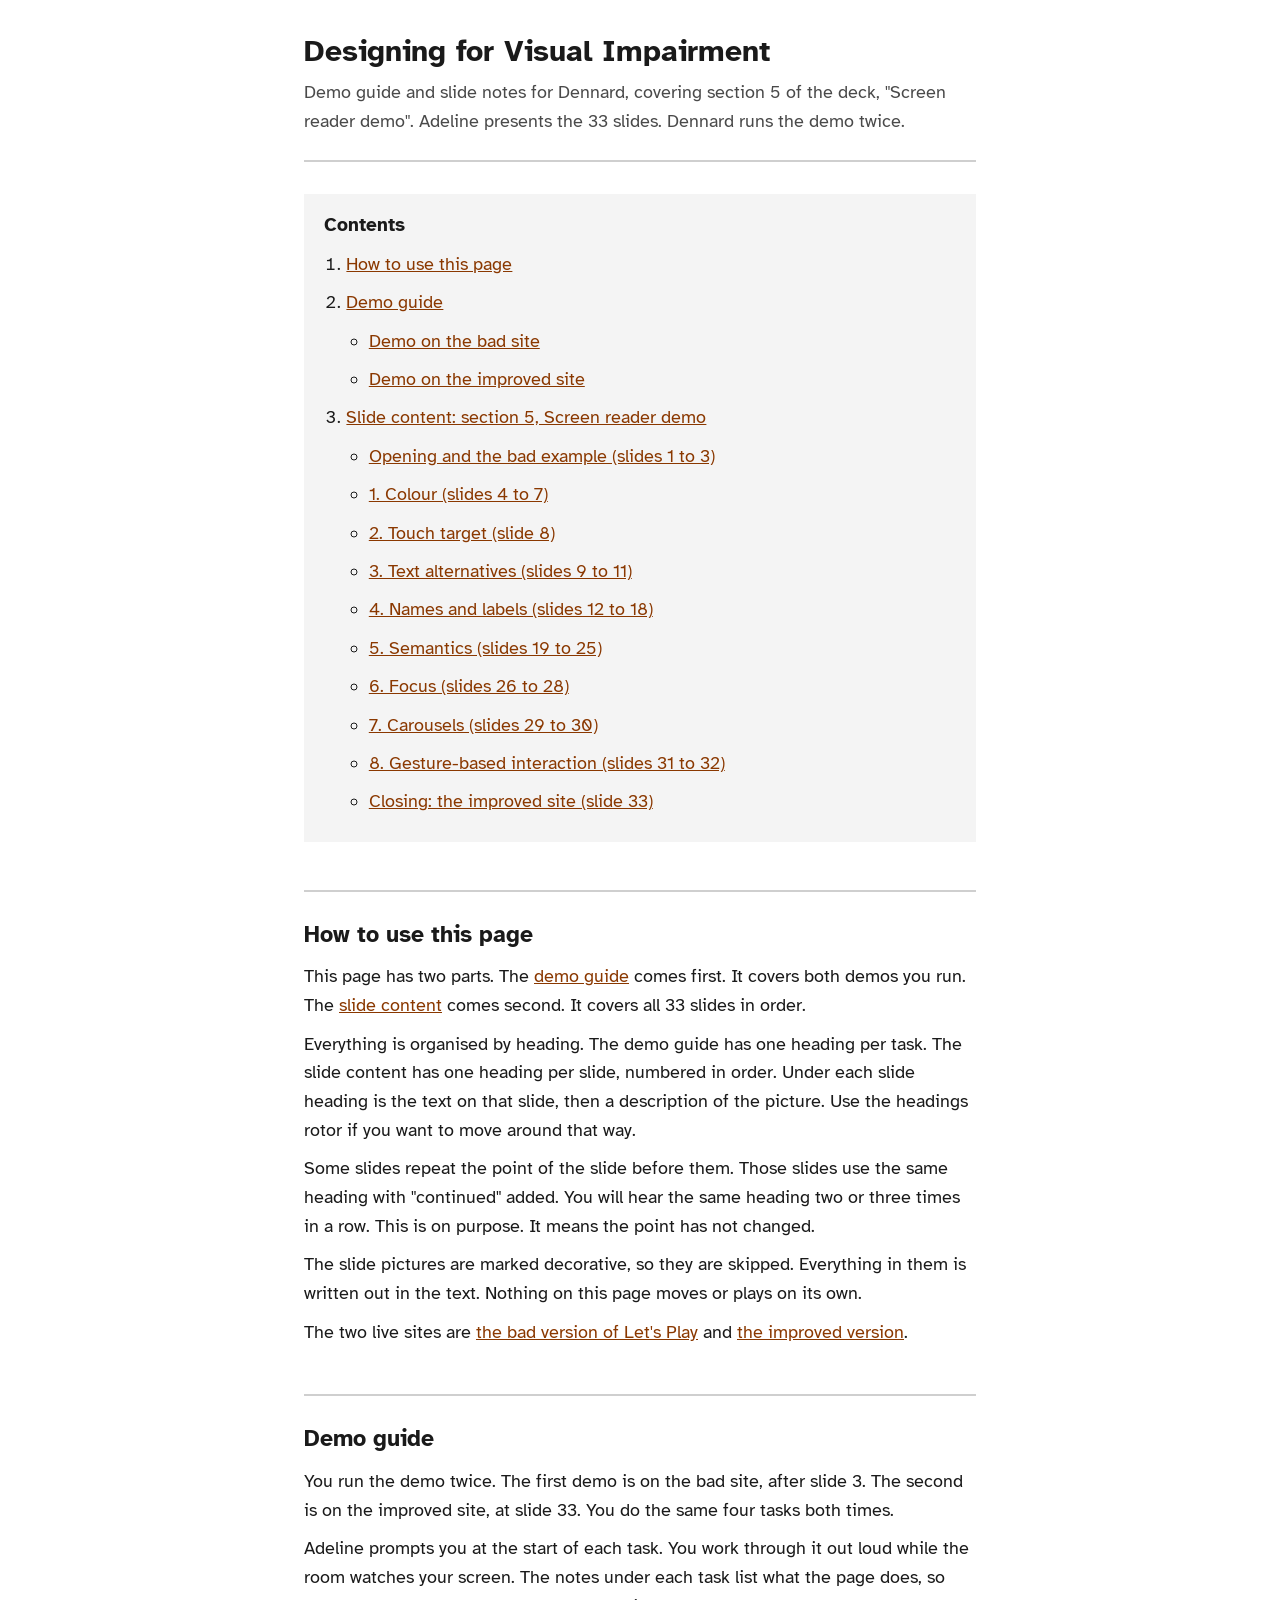
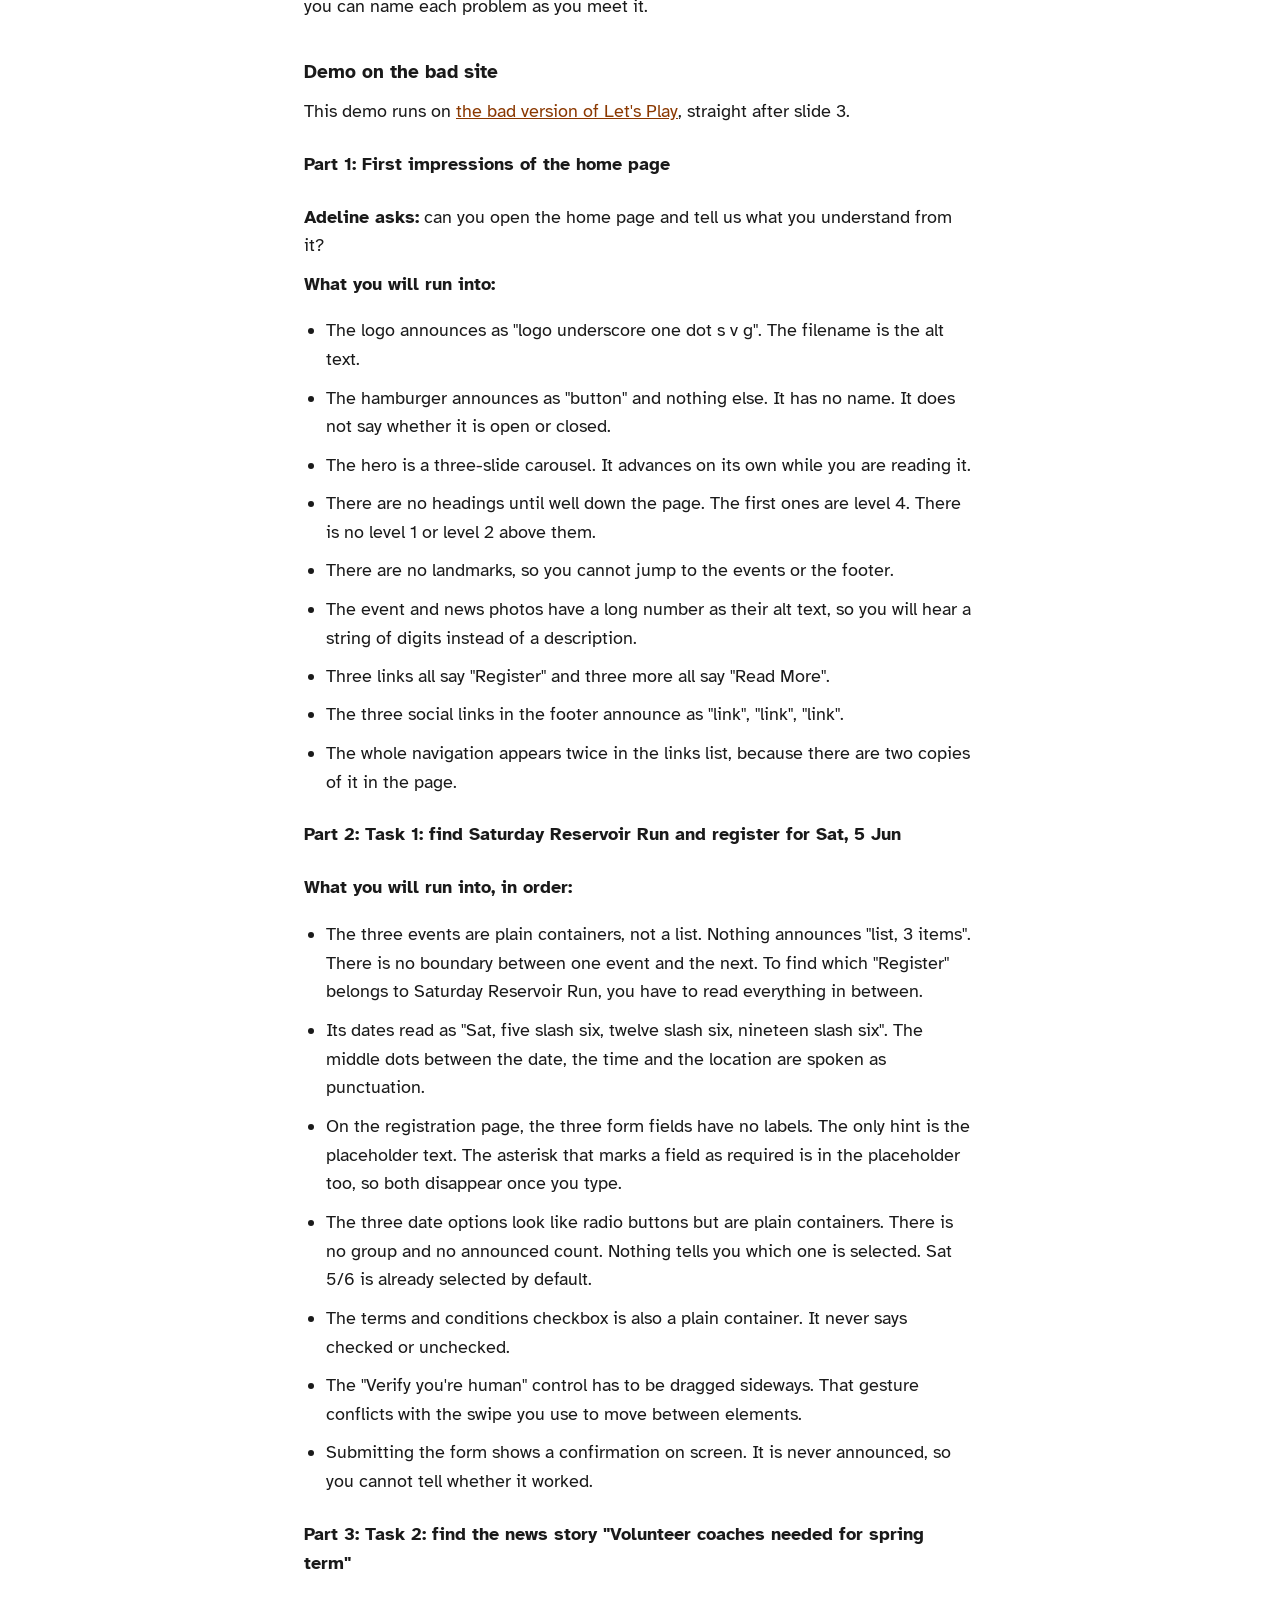
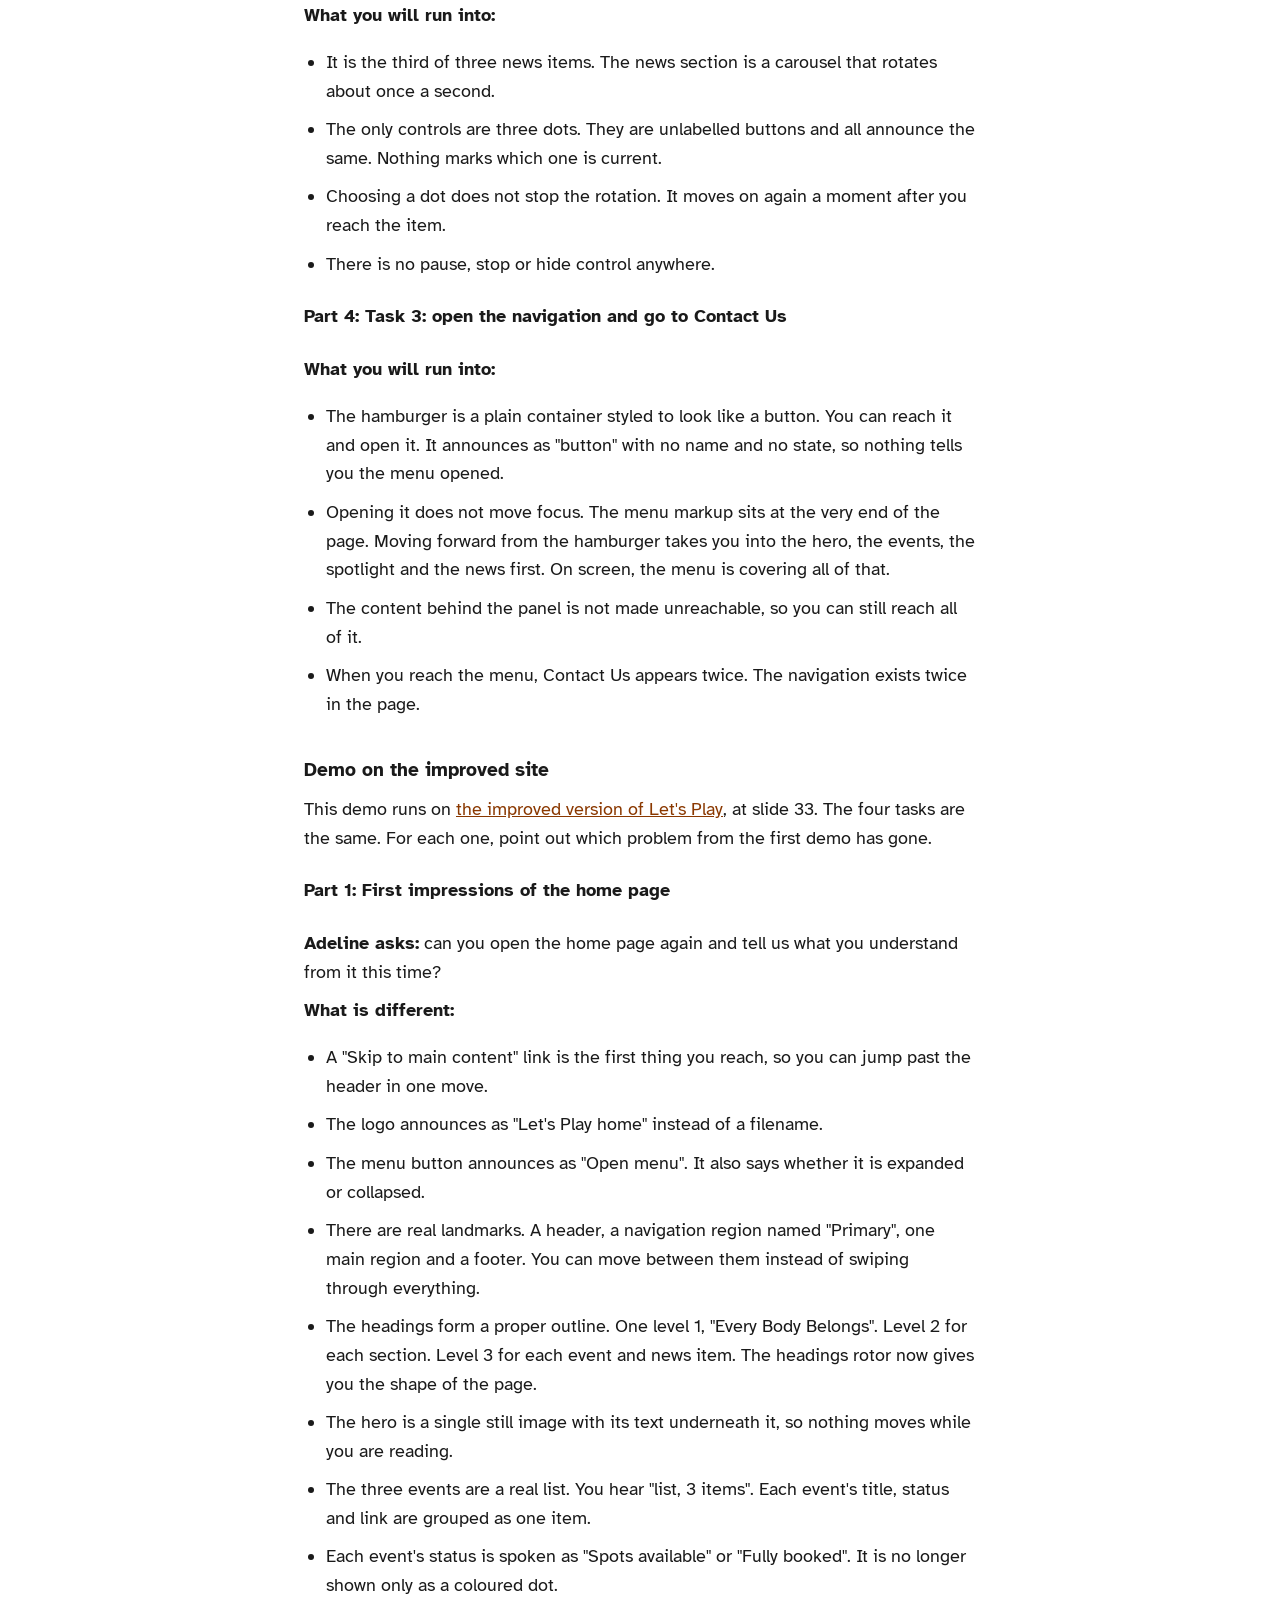
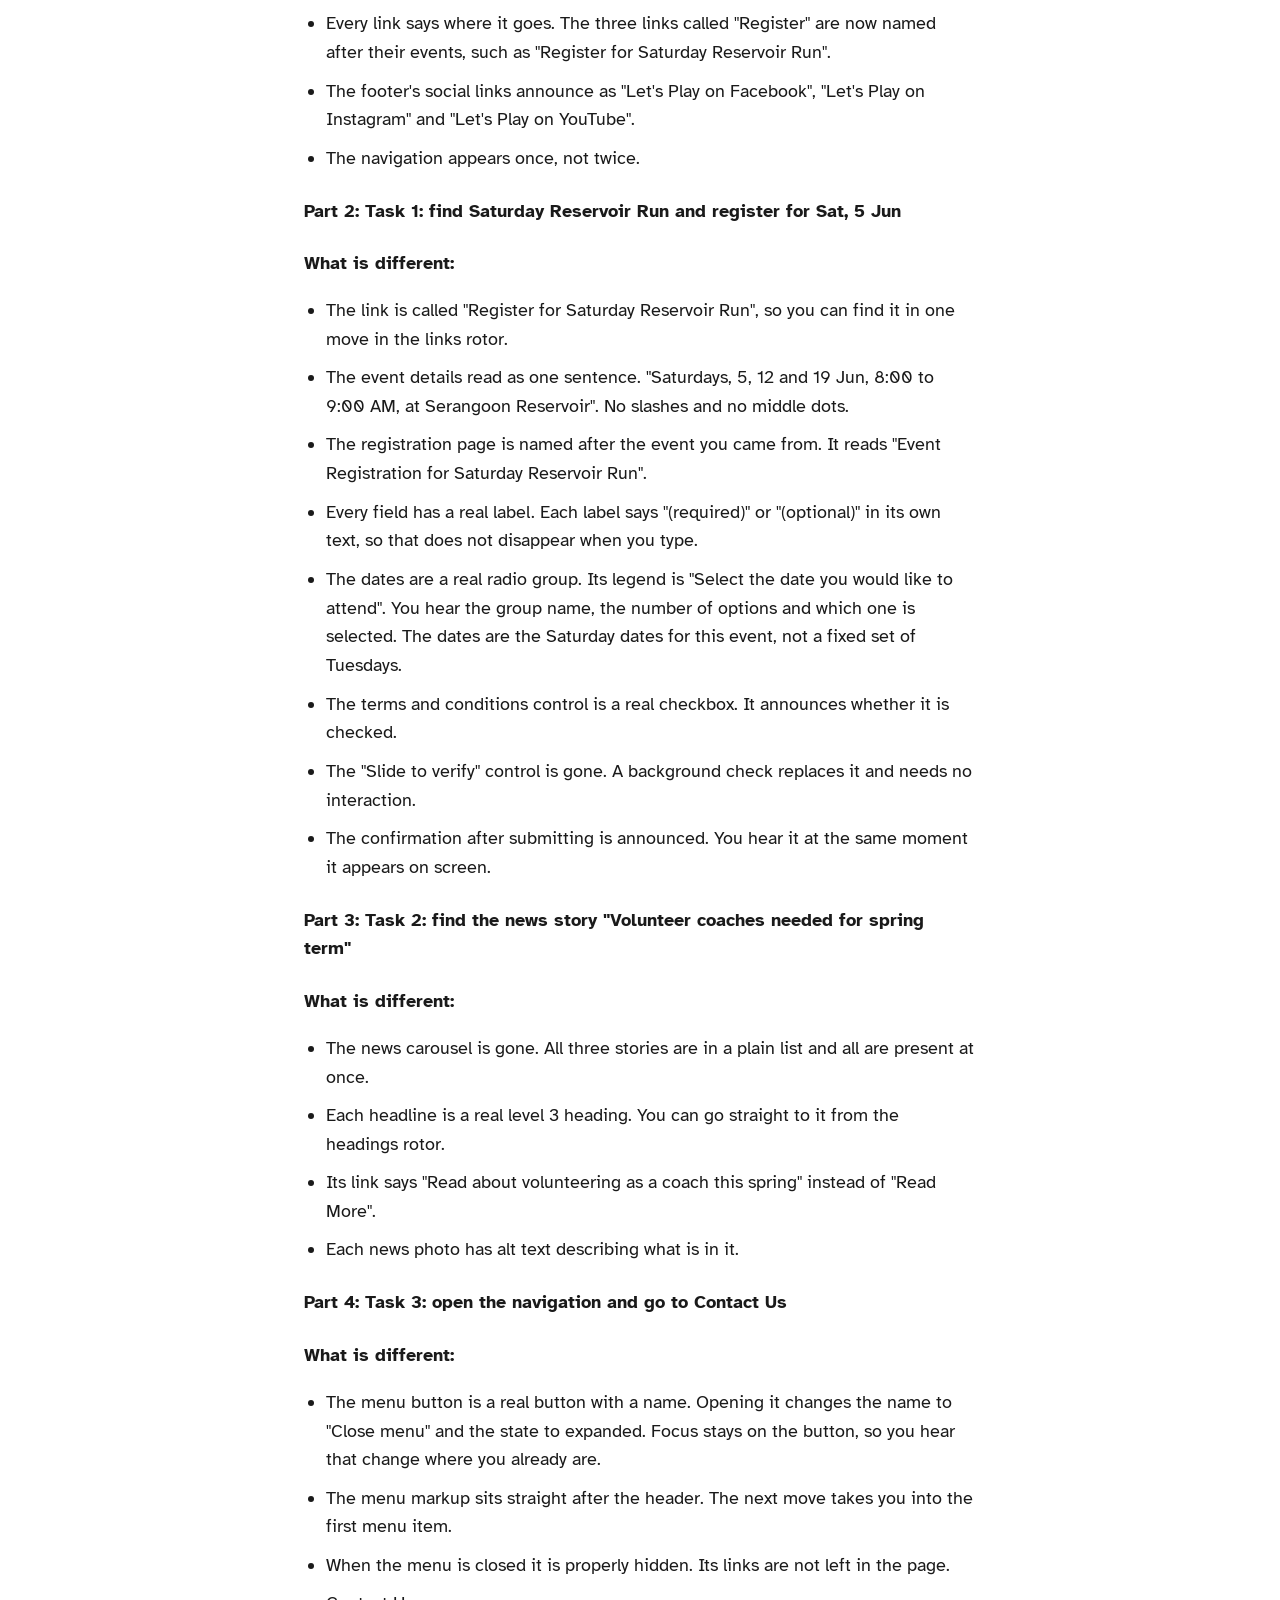
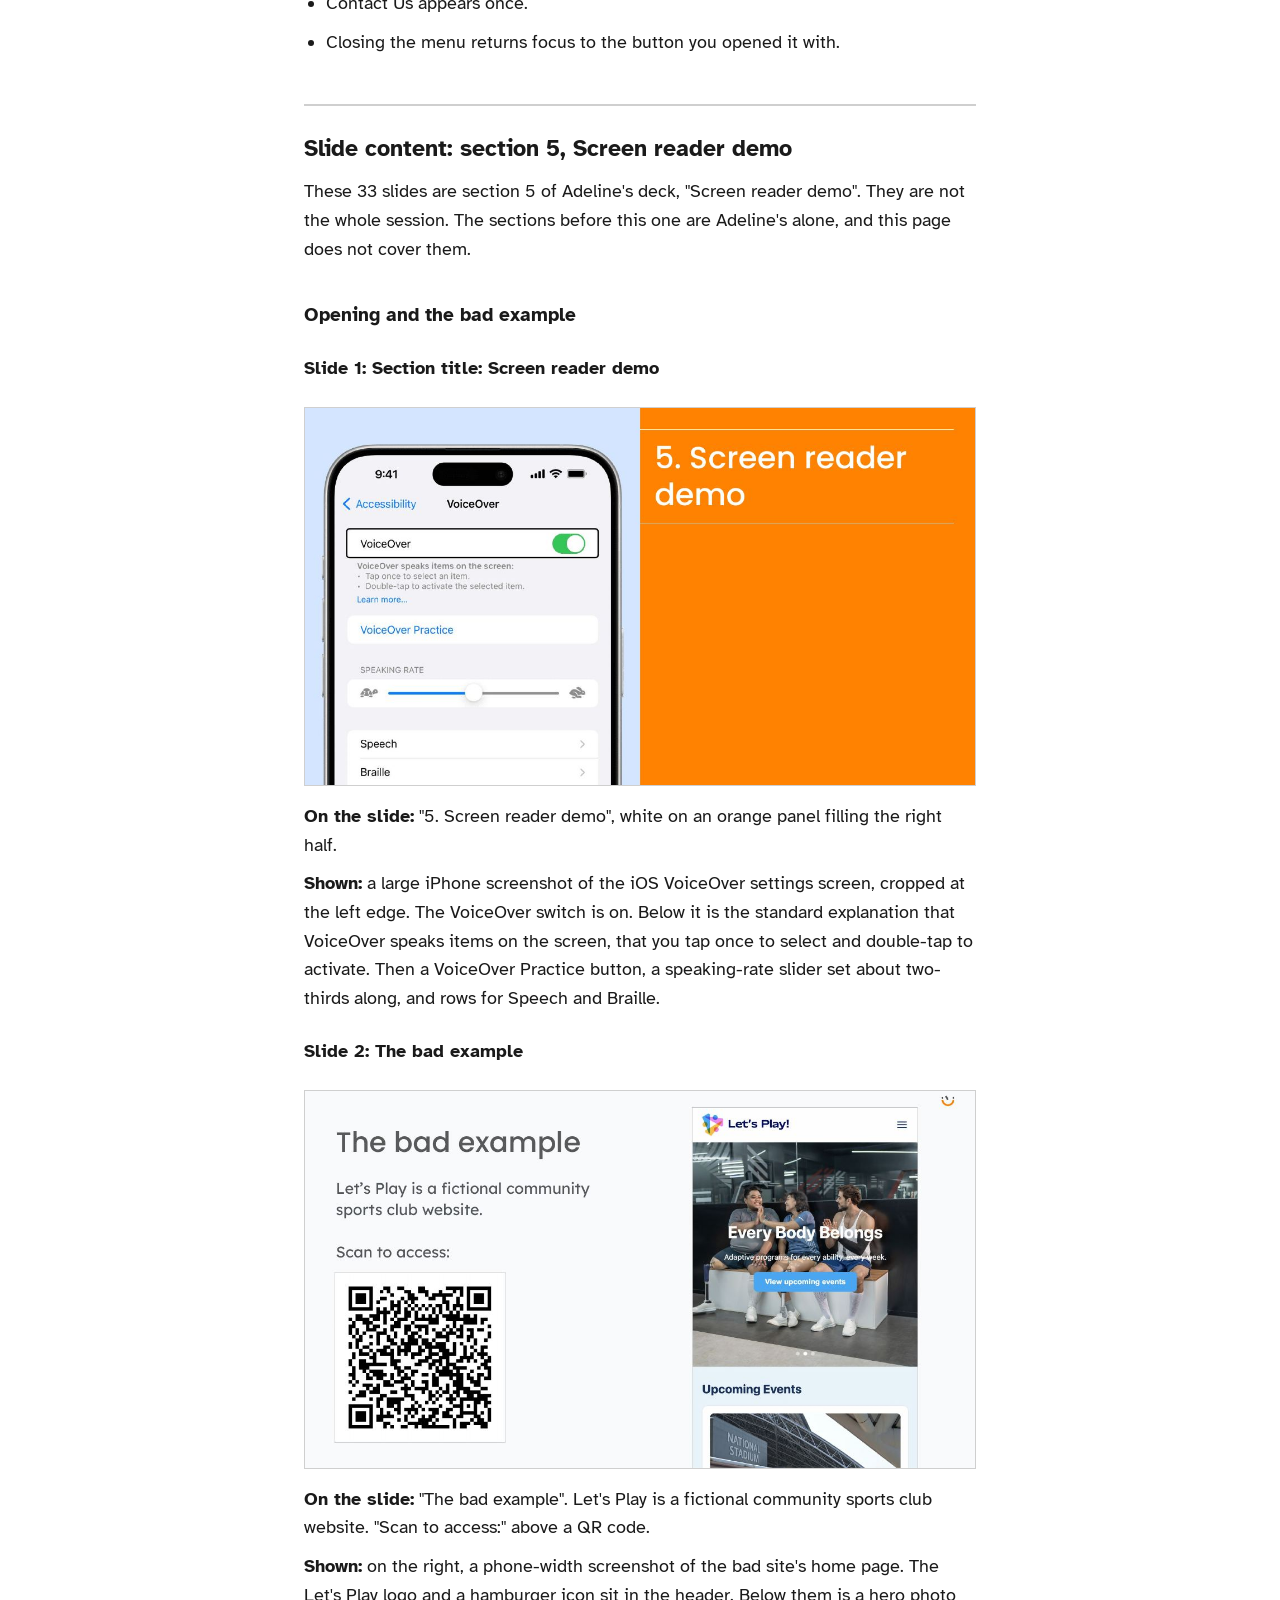
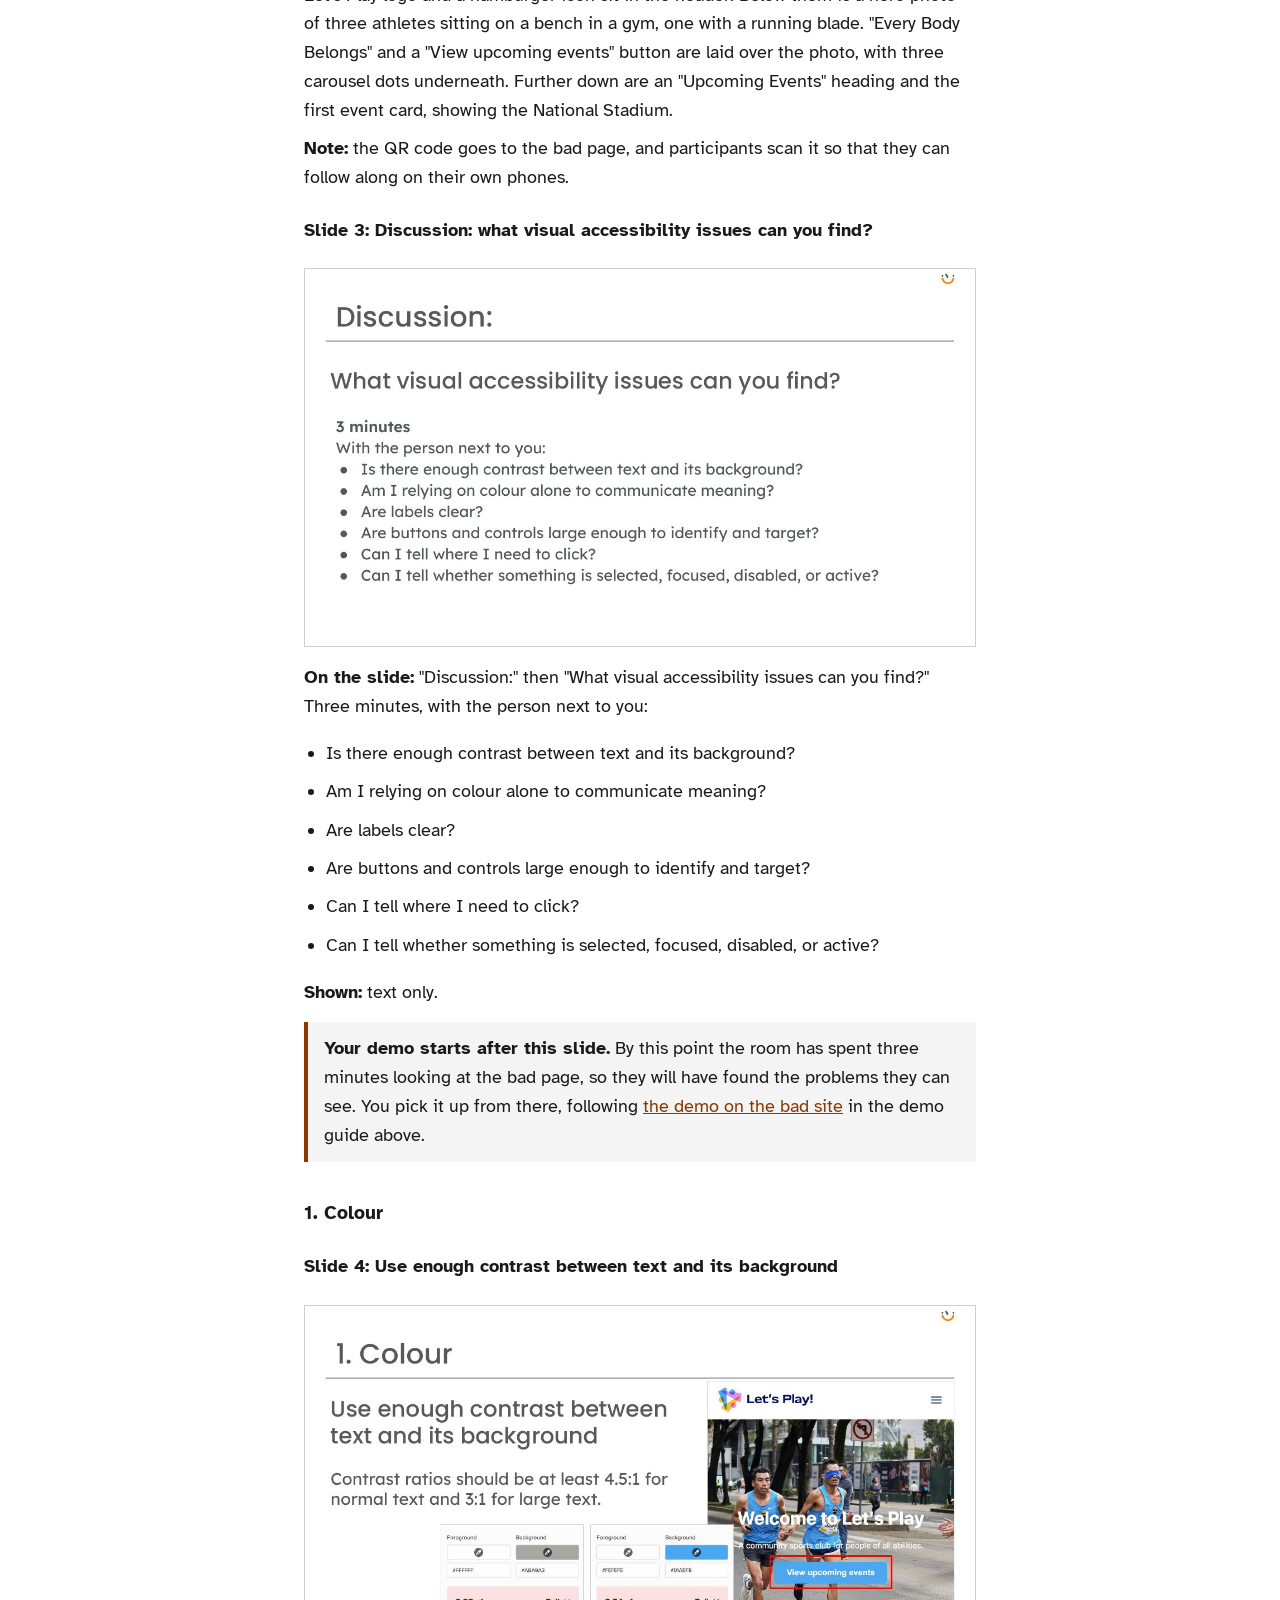
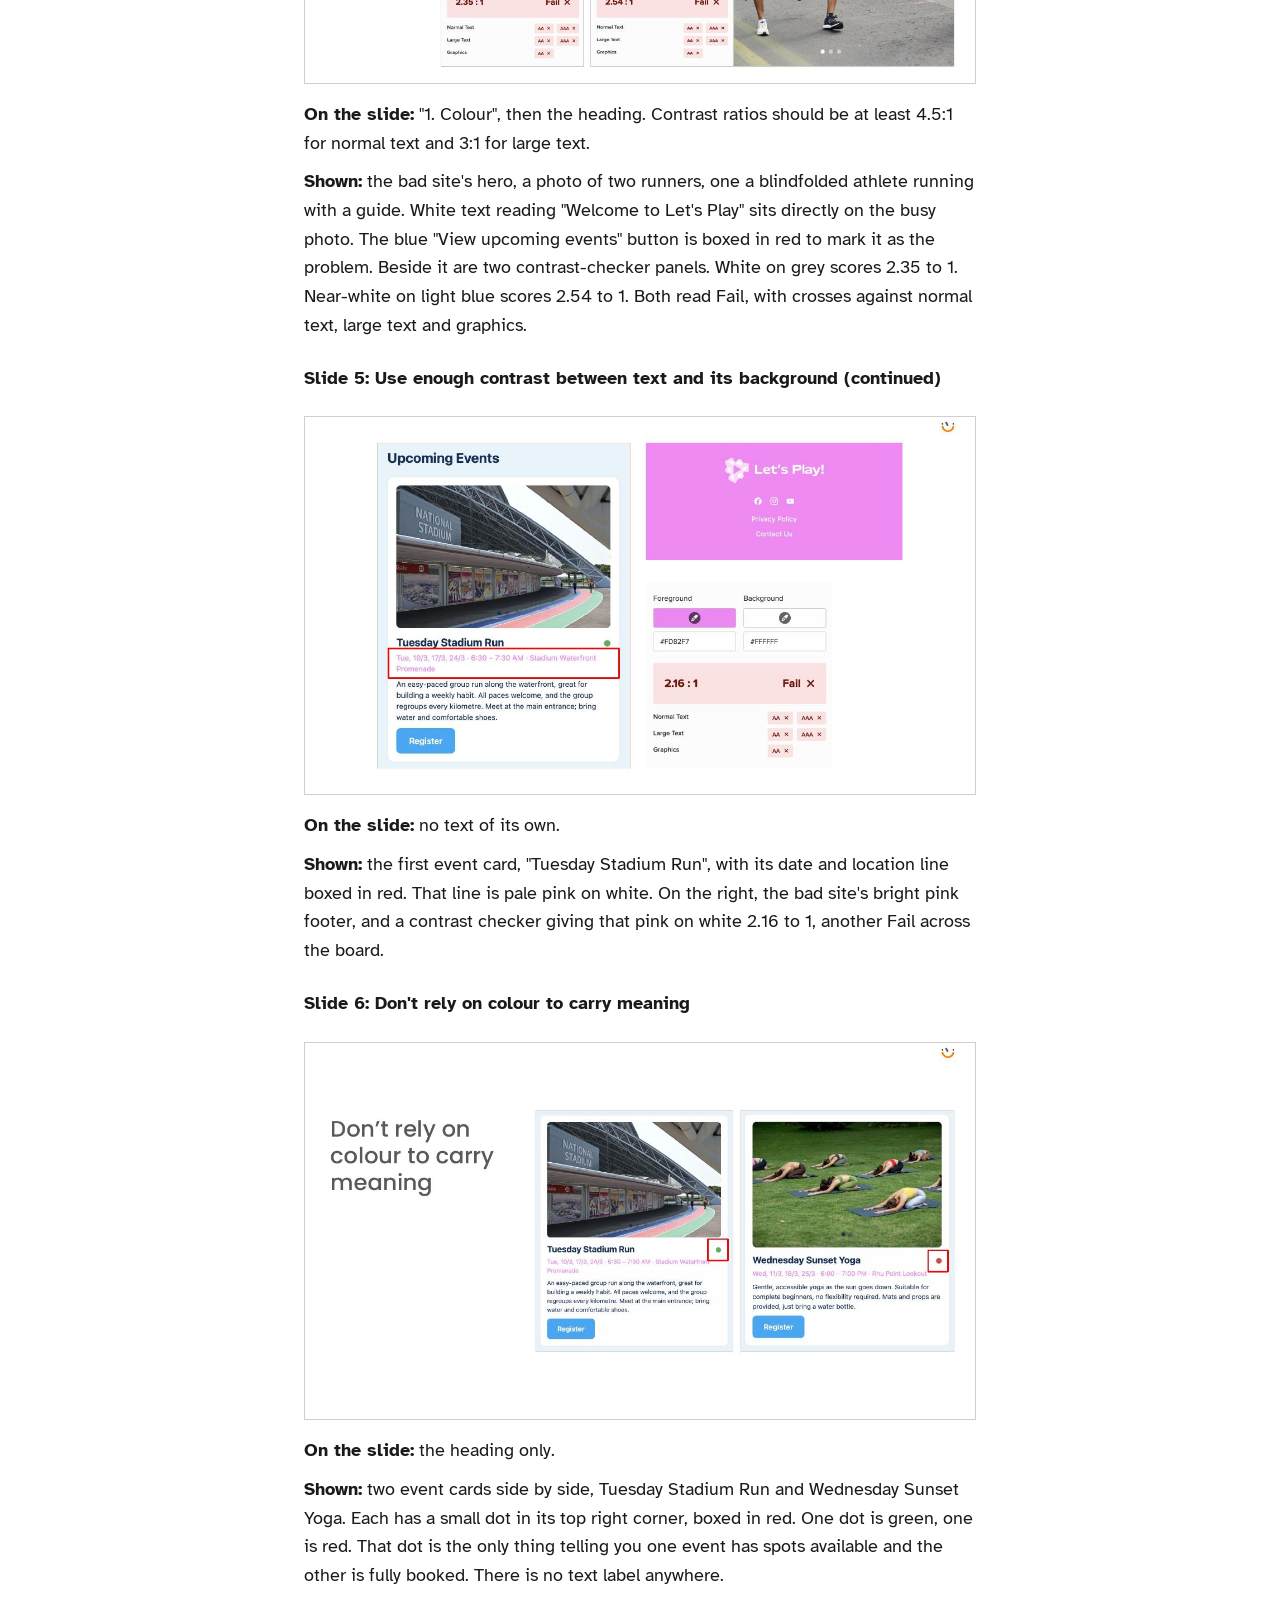
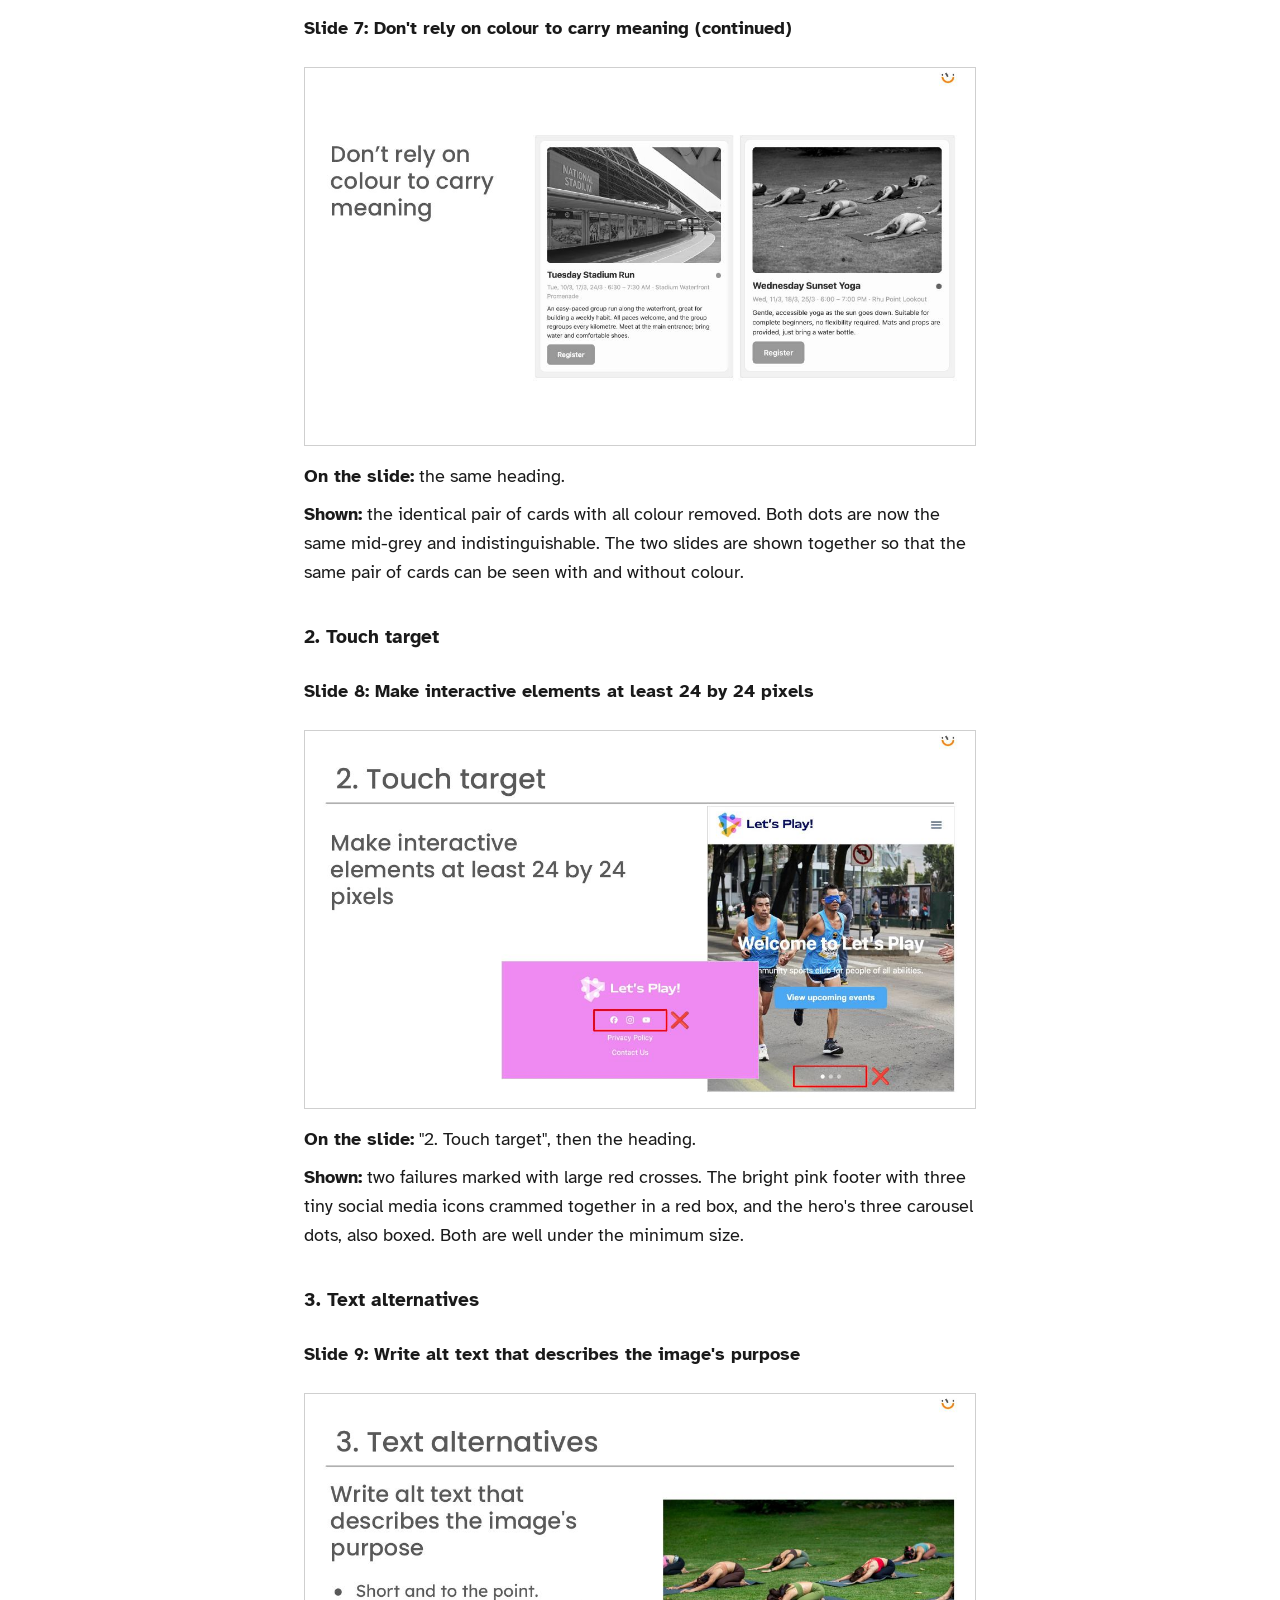
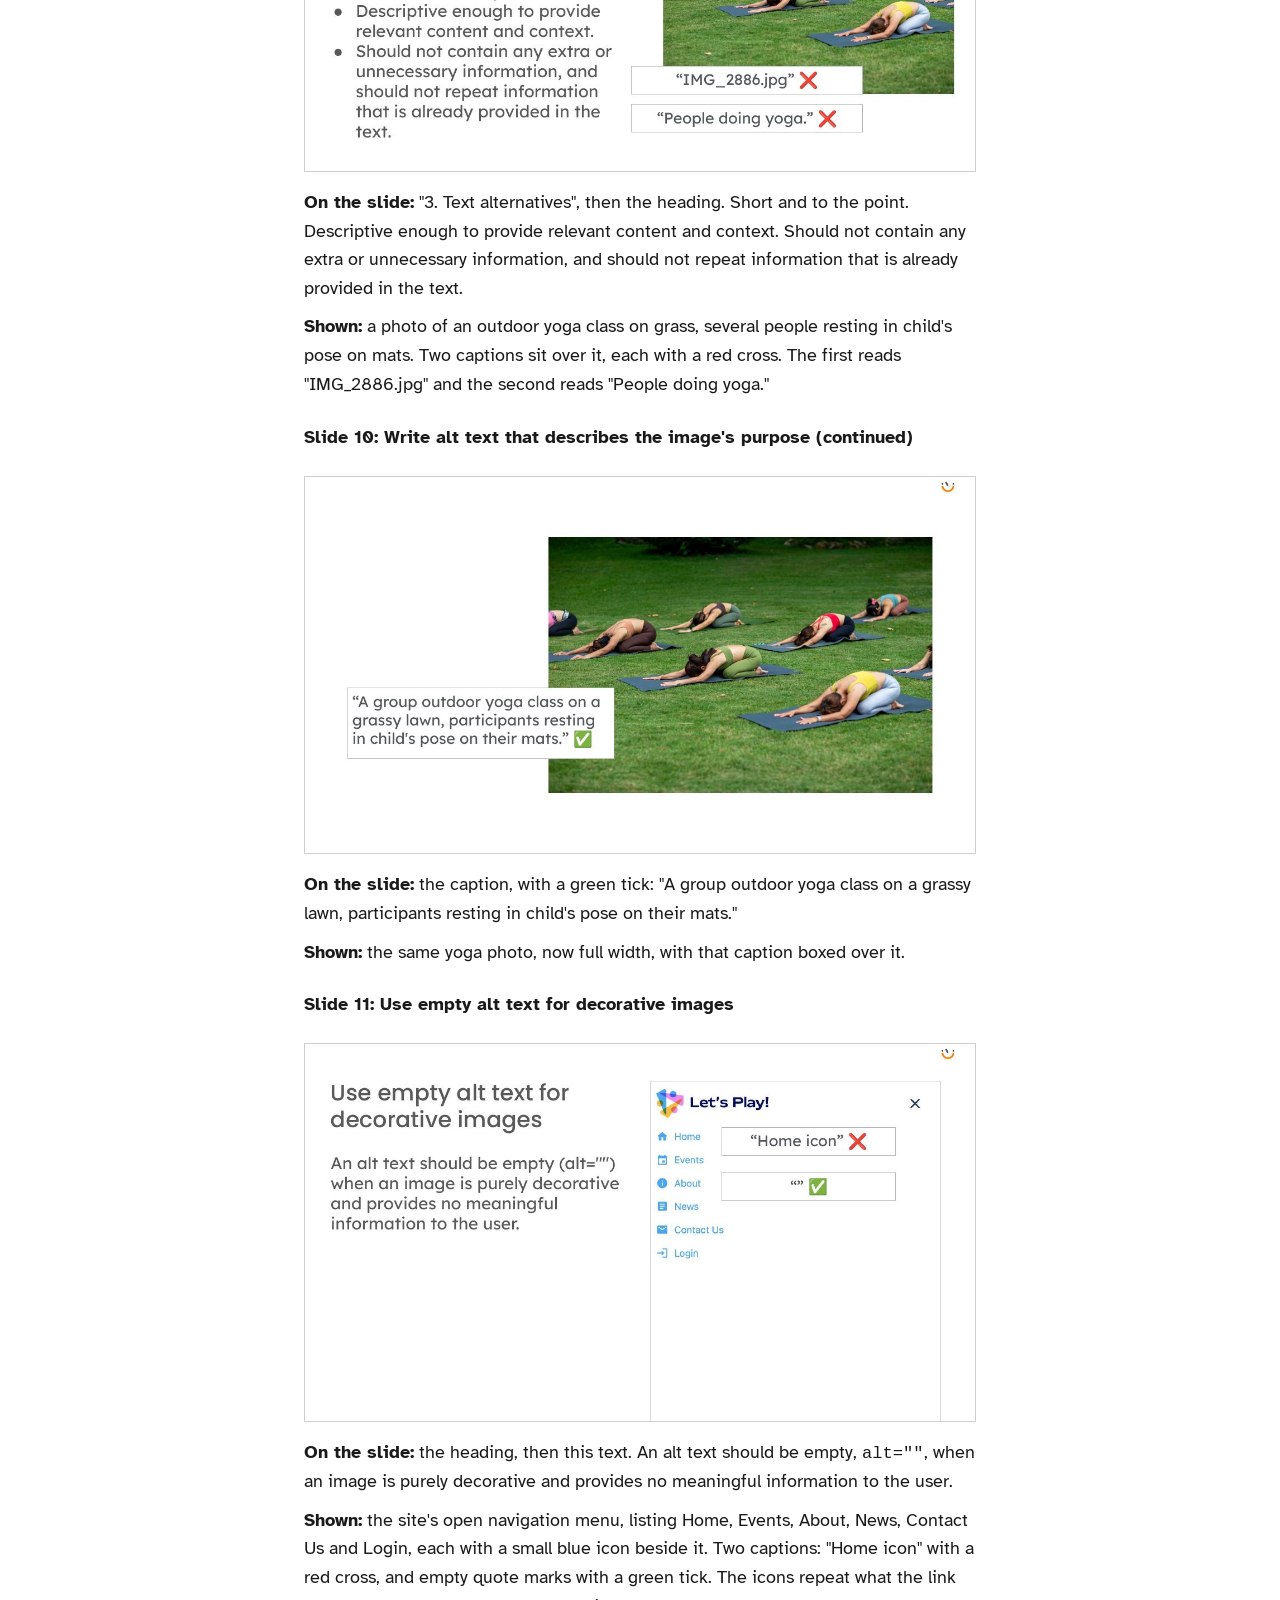
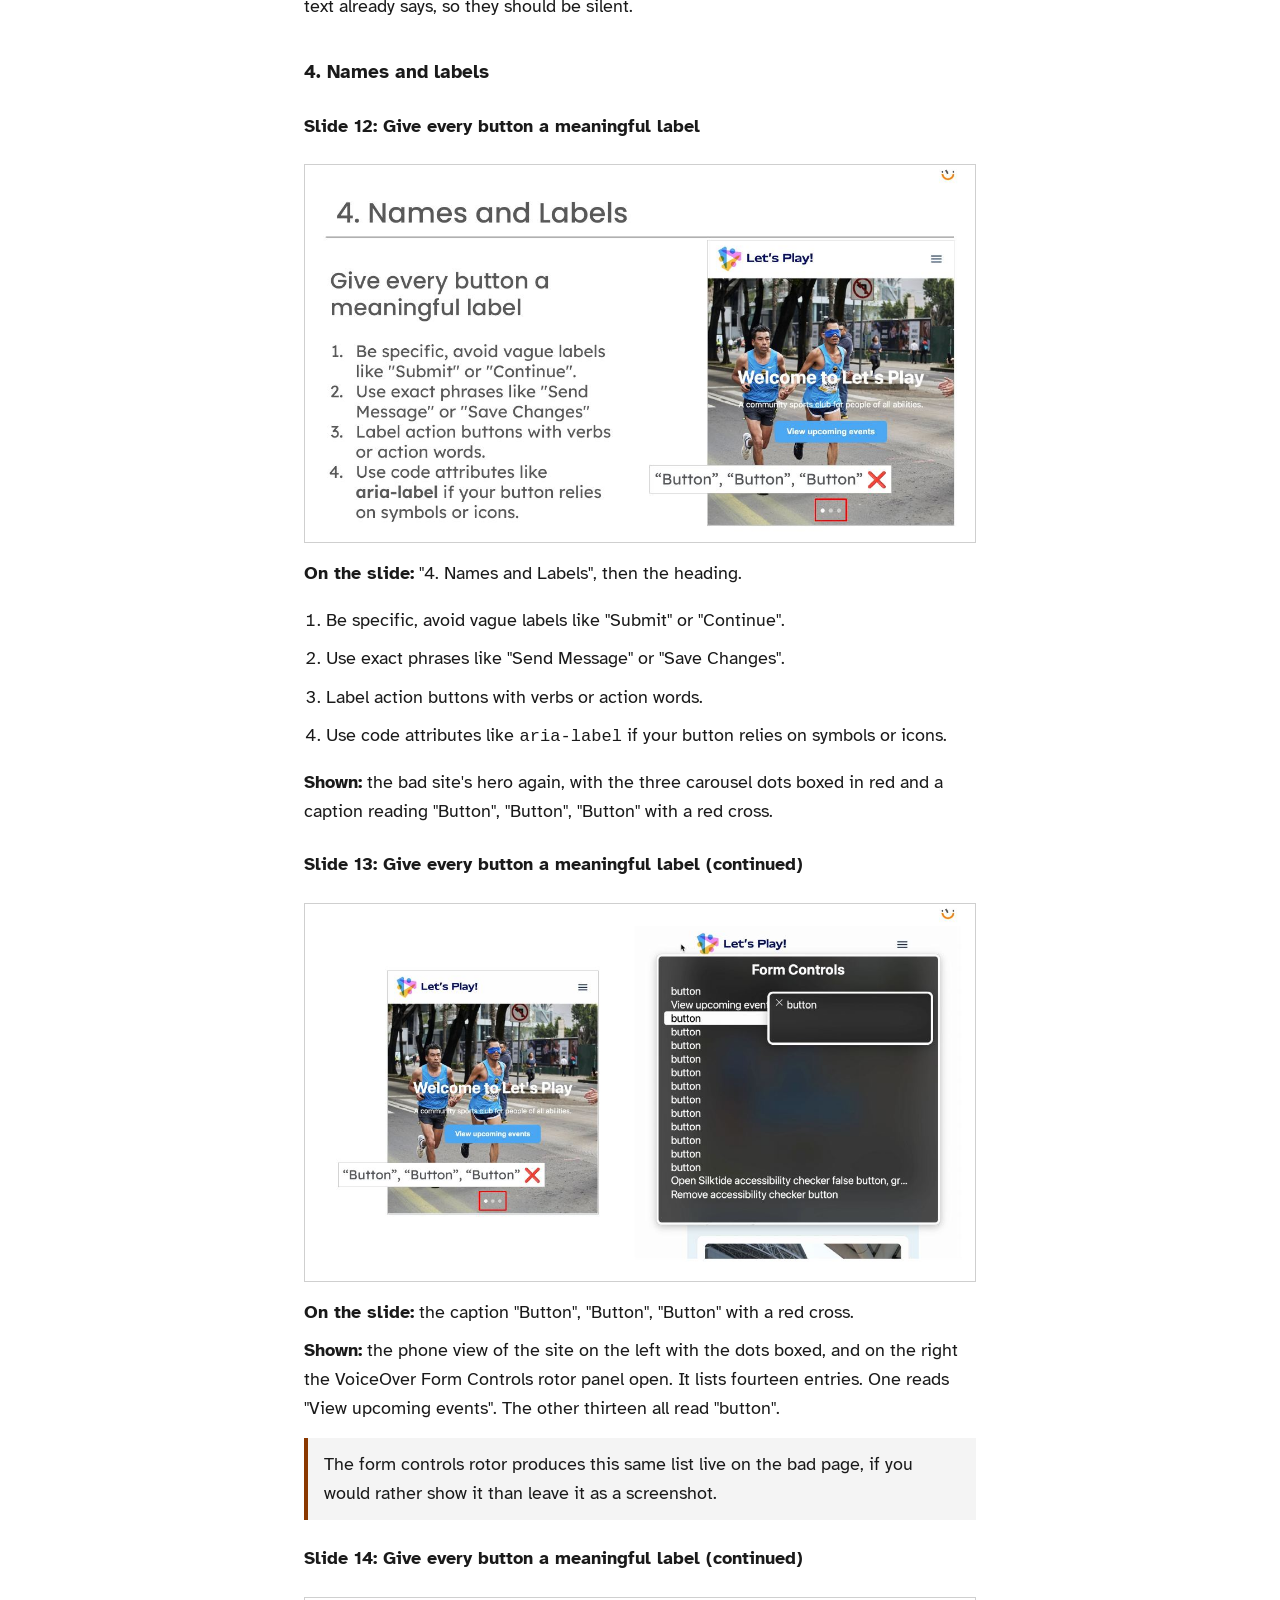
==== commit 542f0714: "Switch to numbered photo files; remove News tabs from bad.html - Point bad.html and good.html at the" ====
--- a/dennard/index.html
+++ b/dennard/index.html
@@ -3,7 +3,7 @@
 <head>
 <meta charset="utf-8">
 <meta name="viewport" content="width=device-width, initial-scale=1">
-<title>Designing for Visual Impairment: slide notes for Dennard</title>
+<title>Demo and slide content guide for Dennard</title>
 <link rel="preconnect" href="https://fonts.googleapis.com">
 <link rel="preconnect" href="https://fonts.gstatic.com" crossorigin>
 <link rel="stylesheet" href="https://fonts.googleapis.com/css2?family=Atkinson+Hyperlegible:ital,wght@0,400;0,700;1,400&display=swap">
@@ -165,7 +165,7 @@
   <li>There are no headings until well down the page. The first ones are level 4.
   There is no level 1 or level 2 above them.</li>
   <li>There are no landmarks, so you cannot jump to the events or the footer.</li>
-  <li>The event photos have no alt attribute, so you may hear the image path read out.</li>
+  <li>The event and news photos have a long number as their alt text, so you will hear a string of digits instead of a description.</li>
   <li>Three links all say "Register" and three more all say "Read More".</li>
   <li>The three social links in the footer announce as "link", "link", "link".</li>
   <li>The whole navigation appears twice in the links list, because there are two
